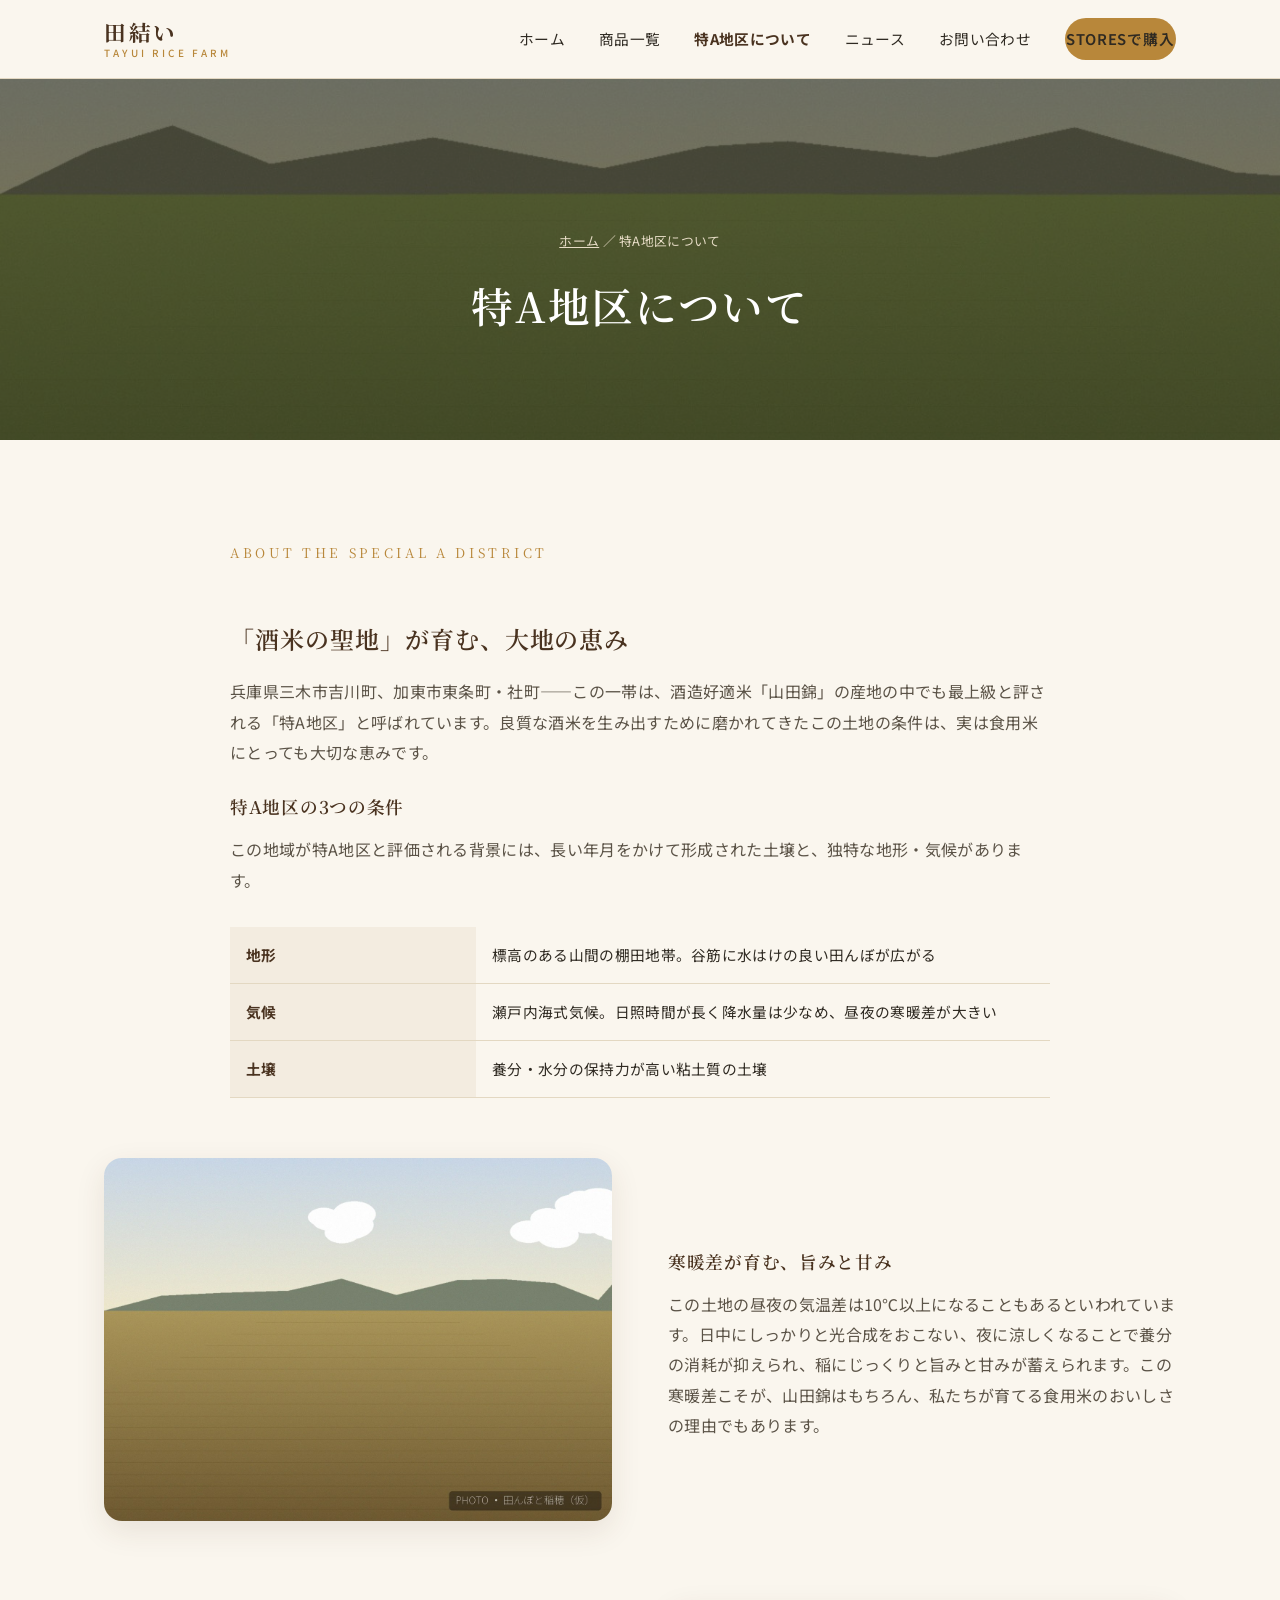
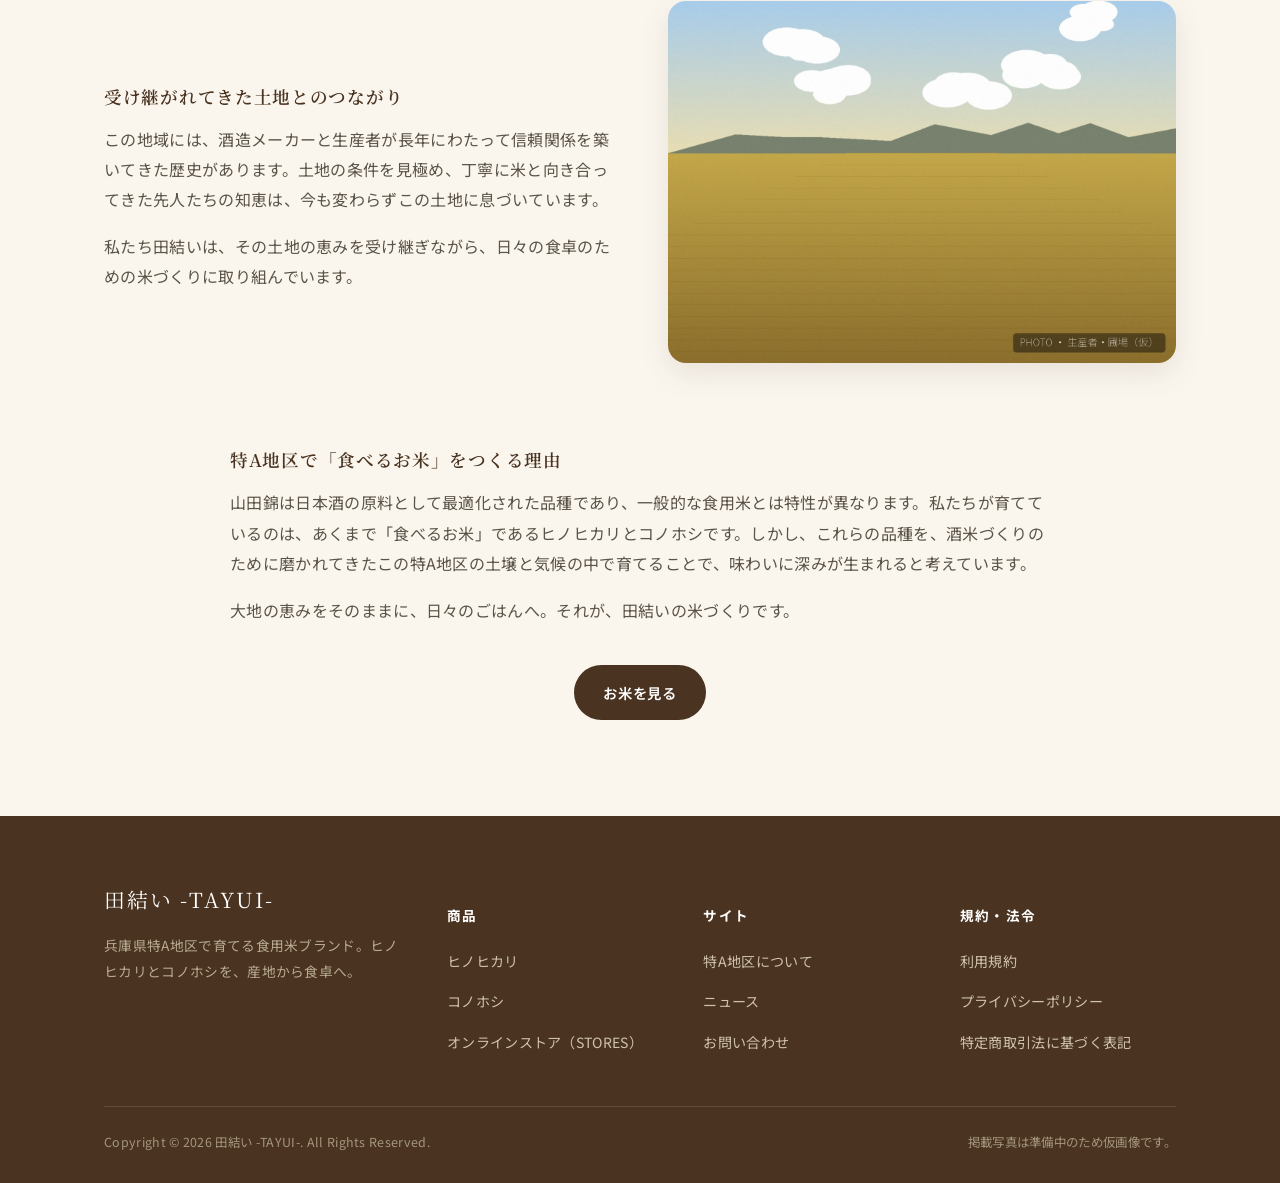
==== about.html @ db4d1e0b "Add files via upload" ====
<!DOCTYPE html>
<html lang="ja">
<head>
<meta charset="UTF-8">
<meta name="viewport" content="width=device-width, initial-scale=1.0">
<title>特A地区について | 田結い -TAYUI-</title>
<meta name="description" content="山田錦の最高峰の産地として知られる兵庫県「特A地区」について。土壌・気候・歴史と、私たちが食用米を育てる理由をご紹介します。">
<link rel="preconnect" href="https://fonts.googleapis.com">
<link href="https://fonts.googleapis.com/css2?family=Noto+Serif+JP:wght@500;600;700&family=Noto+Sans+JP:wght@400;500;700&display=swap" rel="stylesheet">
<link rel="stylesheet" href="css/style.css">
</head>
<body>

<header class="site-header">
  <div class="site-header__inner">
    <a href="index.html" class="logo">田結い<span class="sub">TAYUI RICE FARM</span></a>
    <nav class="nav" id="siteNav">
      <a href="index.html">ホーム</a>
      <a href="products.html">商品一覧</a>
      <a href="about.html" class="current">特A地区について</a>
      <a href="news.html">ニュース</a>
      <a href="contact.html">お問い合わせ</a>
      <a href="https://tayui-kome.stores.jp/" class="btn btn--store btn--sm" target="_blank" rel="noopener">STORESで購入</a>
    </nav>
    <button class="nav-toggle" id="navToggle" aria-label="メニュー"><span></span><span></span><span></span></button>
  </div>
</header>

<section class="page-hero">
  <img src="images/area-field.jpg" alt="特A地区の里山風景（仮画像）">
  <div class="container page-hero__inner">
    <p class="breadcrumb"><a href="index.html">ホーム</a> ／ 特A地区について</p>
    <h1>特A地区について</h1>
  </div>
</section>

<section class="section">
  <div class="container">
    <div class="prose" style="max-width:820px;">
      <span class="eyebrow">ABOUT THE SPECIAL A DISTRICT</span>
      <h2>「酒米の聖地」が育む、大地の恵み</h2>
      <p>兵庫県三木市吉川町、加東市東条町・社町――この一帯は、酒造好適米「山田錦」の産地の中でも最上級と評される「特A地区」と呼ばれています。良質な酒米を生み出すために磨かれてきたこの土地の条件は、実は食用米にとっても大切な恵みです。</p>

      <h3>特A地区の3つの条件</h3>
      <p>この地域が特A地区と評価される背景には、長い年月をかけて形成された土壌と、独特な地形・気候があります。</p>
    </div>

    <div style="max-width:820px;margin:32px auto 60px;">
      <table class="spec-table">
        <tr><th>地形</th><td>標高のある山間の棚田地帯。谷筋に水はけの良い田んぼが広がる</td></tr>
        <tr><th>気候</th><td>瀬戸内海式気候。日照時間が長く降水量は少なめ、昼夜の寒暖差が大きい</td></tr>
        <tr><th>土壌</th><td>養分・水分の保持力が高い粘土質の土壌</td></tr>
      </table>
    </div>

    <div class="two-col-img-text">
      <div class="img-col"><img src="images/story-field.jpg" alt="田んぼと稲穂（仮画像）"></div>
      <div class="prose" style="text-align:left;">
        <h3>寒暖差が育む、旨みと甘み</h3>
        <p>この土地の昼夜の気温差は10℃以上になることもあるといわれています。日中にしっかりと光合成をおこない、夜に涼しくなることで養分の消耗が抑えられ、稲にじっくりと旨みと甘みが蓄えられます。この寒暖差こそが、山田錦はもちろん、私たちが育てる食用米のおいしさの理由でもあります。</p>
      </div>
    </div>

    <div class="two-col-img-text reverse">
      <div class="img-col"><img src="images/about-hands.jpg" alt="生産者・圃場（仮画像）"></div>
      <div class="prose" style="text-align:left;">
        <h3>受け継がれてきた土地とのつながり</h3>
        <p>この地域には、酒造メーカーと生産者が長年にわたって信頼関係を築いてきた歴史があります。土地の条件を見極め、丁寧に米と向き合ってきた先人たちの知恵は、今も変わらずこの土地に息づいています。</p>
        <p>私たち田結いは、その土地の恵みを受け継ぎながら、日々の食卓のための米づくりに取り組んでいます。</p>
      </div>
    </div>

    <div class="prose" style="max-width:820px;">
      <h3>特A地区で「食べるお米」をつくる理由</h3>
      <p>山田錦は日本酒の原料として最適化された品種であり、一般的な食用米とは特性が異なります。私たちが育てているのは、あくまで「食べるお米」であるヒノヒカリとコノホシです。しかし、これらの品種を、酒米づくりのために磨かれてきたこの特A地区の土壌と気候の中で育てることで、味わいに深みが生まれると考えています。</p>
      <p>大地の恵みをそのままに、日々のごはんへ。それが、田結いの米づくりです。</p>
    </div>

    <div style="text-align:center;margin-top:40px;">
      <a href="products.html" class="btn btn--primary">お米を見る</a>
    </div>
  </div>
</section>

<footer class="site-footer">
  <div class="container">
    <div class="footer-grid">
      <div>
        <div class="footer-logo">田結い -TAYUI-</div>
        <p>兵庫県特A地区で育てる食用米ブランド。ヒノヒカリとコノホシを、産地から食卓へ。</p>
      </div>
      <div class="footer-col">
        <h5>商品</h5>
        <ul>
          <li><a href="hinohikari.html">ヒノヒカリ</a></li>
          <li><a href="konohoshi.html">コノホシ</a></li>
          <li><a href="https://tayui-kome.stores.jp/" target="_blank" rel="noopener">オンラインストア（STORES）</a></li>
        </ul>
      </div>
      <div class="footer-col">
        <h5>サイト</h5>
        <ul>
          <li><a href="about.html">特A地区について</a></li>
          <li><a href="news.html">ニュース</a></li>
          <li><a href="contact.html">お問い合わせ</a></li>
        </ul>
      </div>
      <div class="footer-col">
        <h5>規約・法令</h5>
        <ul>
          <li><a href="terms.html">利用規約</a></li>
          <li><a href="privacy.html">プライバシーポリシー</a></li>
          <li><a href="tokushoho.html">特定商取引法に基づく表記</a></li>
        </ul>
      </div>
    </div>
    <div class="footer-bottom">
      <span>Copyright © 2026 田結い -TAYUI-. All Rights Reserved.</span>
      <span>掲載写真は準備中のため仮画像です。</span>
    </div>
  </div>
</footer>

<script src="js/main.js"></script>
</body>
</html>
---- css/style.css ----
/* =========================================================
   田結い -TAYUI- / 特A地区の食用米 サイト共通スタイル
   ========================================================= */
:root {
  --color-bg: #faf6ee;
  --color-bg-soft: #f3ece0;
  --color-ink: #2f2a22;
  --color-ink-soft: #5b5347;
  --color-brown: #6b4a2f;
  --color-brown-dark: #4a3320;
  --color-gold: #b8873a;
  --color-gold-soft: #d8b06a;
  --color-green: #5c6b45;
  --color-line: #e3d8c2;
  --color-white: #ffffff;
  --shadow-soft: 0 10px 30px rgba(74, 51, 32, 0.10);
  --radius-lg: 18px;
  --radius-md: 12px;
  --radius-sm: 8px;
  --maxw: 1120px;
  --font-serif: "Noto Serif JP", "Hiragino Mincho ProN", serif;
  --font-sans: "Noto Sans JP", "Hiragino Kaku Gothic ProN", "Yu Gothic", sans-serif;
}

* { box-sizing: border-box; }
html { scroll-behavior: smooth; }

body {
  margin: 0;
  font-family: var(--font-sans);
  color: var(--color-ink);
  background: var(--color-bg);
  line-height: 1.9;
  letter-spacing: 0.02em;
  -webkit-font-smoothing: antialiased;
}

img { max-width: 100%; display: block; }

a { color: inherit; text-decoration: none; }

h1, h2, h3, h4 {
  font-family: var(--font-serif);
  font-weight: 600;
  color: var(--color-brown-dark);
  margin: 0 0 0.6em;
  letter-spacing: 0.04em;
}

p { margin: 0 0 1em; }

.container {
  max-width: var(--maxw);
  margin: 0 auto;
  padding: 0 24px;
}

.eyebrow {
  display: inline-block;
  font-family: var(--font-serif);
  font-size: 0.82rem;
  letter-spacing: 0.28em;
  color: var(--color-gold);
  text-transform: uppercase;
  margin-bottom: 0.9em;
}

.section {
  padding: 96px 0;
}
.section--soft {
  background: var(--color-bg-soft);
}
.section--tight { padding: 64px 0; }

.section-head {
  text-align: center;
  max-width: 720px;
  margin: 0 auto 56px;
}
.section-head h2 {
  font-size: clamp(1.6rem, 3vw, 2.2rem);
}
.section-head p {
  color: var(--color-ink-soft);
}

/* ---------- Header ---------- */
.site-header {
  position: sticky;
  top: 0;
  z-index: 100;
  background: rgba(250, 246, 238, 0.92);
  backdrop-filter: blur(6px);
  border-bottom: 1px solid var(--color-line);
}
.site-header__inner {
  max-width: var(--maxw);
  margin: 0 auto;
  padding: 18px 24px;
  display: flex;
  align-items: center;
  justify-content: space-between;
}
.logo {
  font-family: var(--font-serif);
  font-size: 1.35rem;
  font-weight: 700;
  color: var(--color-brown-dark);
  letter-spacing: 0.12em;
  display: flex;
  flex-direction: column;
  line-height: 1.2;
}
.logo span.sub {
  font-family: var(--font-sans);
  font-size: 0.62rem;
  letter-spacing: 0.32em;
  color: var(--color-gold);
  font-weight: 500;
  margin-top: 2px;
}
.nav {
  display: flex;
  align-items: center;
  gap: 34px;
}
.nav a {
  font-size: 0.92rem;
  color: var(--color-ink);
  position: relative;
  padding: 6px 0;
}
.nav a::after {
  content: "";
  position: absolute;
  left: 0; right: 0; bottom: 0;
  height: 1px;
  background: var(--color-gold);
  transform: scaleX(0);
  transition: transform .25s ease;
}
.nav a:hover::after { transform: scaleX(1); }
.nav a.current { color: var(--color-brown-dark); font-weight: 700; }

.btn {
  display: inline-flex;
  align-items: center;
  gap: 8px;
  padding: 13px 28px;
  border-radius: 999px;
  font-size: 0.9rem;
  font-weight: 600;
  letter-spacing: 0.06em;
  transition: transform .2s ease, box-shadow .2s ease, background .2s ease;
  border: 1px solid transparent;
  white-space: nowrap;
}
.btn--primary {
  background: var(--color-brown-dark);
  color: #fff;
}
.btn--primary:hover { background: var(--color-brown); transform: translateY(-2px); box-shadow: var(--shadow-soft); }
.btn--store {
  background: var(--color-gold);
  color: #fff;
}
.btn--store:hover { background: var(--color-gold-soft); transform: translateY(-2px); box-shadow: var(--shadow-soft); }
.btn--outline {
  border-color: var(--color-brown-dark);
  color: var(--color-brown-dark);
  background: transparent;
}
.btn--outline:hover { background: var(--color-brown-dark); color: #fff; }
.btn--sm { padding: 9px 20px; font-size: 0.82rem; }

.nav-toggle {
  display: none;
  flex-direction: column;
  gap: 5px;
  background: none;
  border: none;
  cursor: pointer;
  padding: 6px;
}
.nav-toggle span {
  width: 24px; height: 2px; background: var(--color-brown-dark);
}

/* ---------- Hero ---------- */
.hero {
  position: relative;
  min-height: 92vh;
  display: flex;
  align-items: flex-end;
  color: #fff;
  overflow: hidden;
}
.hero img {
  position: absolute;
  inset: 0;
  width: 100%; height: 100%;
  object-fit: cover;
  z-index: 0;
}
.hero::after {
  content: "";
  position: absolute; inset: 0;
  background: linear-gradient(180deg, rgba(40,30,15,0.05) 0%, rgba(30,22,12,0.72) 100%);
  z-index: 1;
}
.hero__content {
  position: relative;
  z-index: 2;
  padding: 64px 24px 72px;
  max-width: var(--maxw);
  margin: 0 auto;
  width: 100%;
}
.hero__eyebrow {
  font-family: var(--font-serif);
  letter-spacing: 0.3em;
  font-size: 0.82rem;
  color: var(--color-gold-soft);
  margin-bottom: 14px;
  display: block;
}
.hero h1 {
  color: #fff;
  font-size: clamp(2rem, 5vw, 3.4rem);
  line-height: 1.5;
  margin-bottom: 0.5em;
  text-shadow: 0 2px 18px rgba(0,0,0,0.25);
}
.hero p.lead {
  color: #f4ede0;
  max-width: 560px;
  font-size: 1rem;
}
.hero__actions {
  margin-top: 28px;
  display: flex;
  gap: 14px;
  flex-wrap: wrap;
}

/* ---------- Intro / About teaser ---------- */
.about-teaser {
  display: grid;
  grid-template-columns: 1fr 1fr;
  gap: 64px;
  align-items: center;
}
.about-teaser__img { border-radius: var(--radius-lg); overflow: hidden; box-shadow: var(--shadow-soft); }
.about-teaser__text .eyebrow { margin-bottom: 0.6em; }
.about-teaser__text h2 { font-size: clamp(1.5rem, 2.6vw, 2rem); }
.about-teaser__text p { color: var(--color-ink-soft); }

/* ---------- Product cards ---------- */
.products-grid {
  display: grid;
  grid-template-columns: 1fr 1fr;
  gap: 40px;
}
.product-card {
  background: #fff;
  border-radius: var(--radius-lg);
  overflow: hidden;
  box-shadow: var(--shadow-soft);
  border: 1px solid var(--color-line);
  display: flex;
  flex-direction: column;
  transition: transform .25s ease, box-shadow .25s ease;
}
.product-card:hover { transform: translateY(-6px); box-shadow: 0 18px 40px rgba(74,51,32,0.15); }
.product-card__img { aspect-ratio: 1/1; overflow: hidden; }
.product-card__img img { width: 100%; height: 100%; object-fit: cover; }
.product-card__body { padding: 28px 28px 30px; flex: 1; display: flex; flex-direction: column; }
.product-card__tag {
  display: inline-block;
  font-size: 0.72rem;
  letter-spacing: 0.14em;
  color: var(--color-green);
  background: #eef1e6;
  border-radius: 999px;
  padding: 4px 14px;
  margin-bottom: 12px;
  align-self: flex-start;
}
.product-card__tag--new { color: var(--color-gold); background: #fbf1de; }
.product-card h3 { font-size: 1.4rem; margin-bottom: 6px; }
.product-card__kana { font-size: 0.78rem; color: var(--color-ink-soft); margin-bottom: 12px; display: block; }
.product-card p.desc { color: var(--color-ink-soft); font-size: 0.92rem; flex: 1; }
.product-card__actions { display: flex; gap: 10px; margin-top: 18px; flex-wrap: wrap; }

/* ---------- Feature strip (3 col) ---------- */
.feature-grid {
  display: grid;
  grid-template-columns: repeat(3, 1fr);
  gap: 32px;
}
.feature-card {
  text-align: center;
  padding: 12px;
}
.feature-card__icon {
  width: 64px; height: 64px;
  margin: 0 auto 18px;
  border-radius: 50%;
  background: #fff;
  border: 1px solid var(--color-line);
  display: flex; align-items: center; justify-content: center;
  font-size: 1.6rem;
  color: var(--color-gold);
}
.feature-card h4 { font-size: 1.05rem; margin-bottom: 8px; }
.feature-card p { color: var(--color-ink-soft); font-size: 0.9rem; margin: 0; }

/* ---------- Area / map section ---------- */
.area-block {
  display: grid;
  grid-template-columns: 1fr 1fr;
  gap: 56px;
  align-items: center;
}
.area-block__img { border-radius: var(--radius-lg); overflow: hidden; box-shadow: var(--shadow-soft); }
.area-list { list-style: none; padding: 0; margin: 20px 0 0; }
.area-list li {
  display: flex; gap: 14px;
  padding: 14px 0;
  border-bottom: 1px solid var(--color-line);
  color: var(--color-ink-soft);
  font-size: 0.92rem;
}
.area-list li strong { color: var(--color-brown-dark); min-width: 130px; display: inline-block; font-weight: 700;}

/* ---------- CTA band ---------- */
.cta-band {
  background: var(--color-brown-dark);
  color: #f4ede0;
  text-align: center;
  padding: 72px 24px;
}
.cta-band h2 { color: #fff; }
.cta-band p { color: #d9cdb7; max-width: 560px; margin: 0 auto 28px; }

/* ---------- News ---------- */
.news-list { max-width: 760px; margin: 0 auto; }
.news-item {
  display: flex;
  gap: 24px;
  padding: 22px 0;
  border-bottom: 1px solid var(--color-line);
  align-items: baseline;
  flex-wrap: wrap;
}
.news-item time { font-size: 0.82rem; color: var(--color-gold); font-family: var(--font-serif); min-width: 110px; }
.news-item .news-tag {
  font-size: 0.72rem; color: var(--color-green); border: 1px solid #cfd8bd; padding: 2px 10px; border-radius: 999px;
}
.news-item p { margin: 0; flex: 1; min-width: 200px; }

/* ---------- Footer ---------- */
.site-footer {
  background: var(--color-brown-dark);
  color: #cfc2ac;
  padding: 64px 0 28px;
}
.footer-grid {
  display: grid;
  grid-template-columns: 1.4fr 1fr 1fr 1fr;
  gap: 40px;
  padding-bottom: 40px;
  border-bottom: 1px solid rgba(255,255,255,0.12);
}
.footer-logo {
  font-family: var(--font-serif);
  font-size: 1.3rem;
  color: #fff;
  margin-bottom: 12px;
  letter-spacing: 0.1em;
}
.footer-grid p { color: #b8ab92; font-size: 0.86rem; }
.footer-col h5 {
  color: #fff; font-family: var(--font-sans); font-size: 0.85rem;
  letter-spacing: 0.1em; margin-bottom: 16px; font-weight: 700;
}
.footer-col ul { list-style: none; padding: 0; margin: 0; }
.footer-col li { margin-bottom: 10px; }
.footer-col a { color: #cfc2ac; font-size: 0.88rem; }
.footer-col a:hover { color: #fff; }
.footer-bottom {
  padding-top: 24px;
  display: flex; justify-content: space-between; align-items: center;
  flex-wrap: wrap; gap: 12px;
  font-size: 0.78rem; color: #a4967d;
}

/* ---------- Page header (inner pages) ---------- */
.page-hero {
  position: relative;
  padding: 150px 0 70px;
  color: #fff;
  overflow: hidden;
}
.page-hero img { position: absolute; inset: 0; width: 100%; height: 100%; object-fit: cover; z-index: 0; }
.page-hero::after {
  content: ""; position: absolute; inset: 0;
  background: rgba(30,22,12,0.55); z-index: 1;
}
.page-hero__inner { position: relative; z-index: 2; text-align: center; }
.page-hero h1 { color: #fff; font-size: clamp(1.8rem, 4vw, 2.6rem); }
.breadcrumb { font-size: 0.8rem; color: #e7dcc6; }
.breadcrumb a { text-decoration: underline; }

/* ---------- Generic content blocks ---------- */
.prose { max-width: 760px; margin: 0 auto; color: var(--color-ink-soft); }
.prose h2 { color: var(--color-brown-dark); margin-top: 1.6em; }
.prose h3 { color: var(--color-brown-dark); margin-top: 1.3em; font-size: 1.1rem;}
.two-col-img-text {
  display: grid; grid-template-columns: 1fr 1fr; gap: 56px; align-items: center;
  margin-bottom: 80px;
}
.two-col-img-text.reverse .img-col { order: 2; }
.two-col-img-text .img-col img { border-radius: var(--radius-lg); box-shadow: var(--shadow-soft); }

table.spec-table { width: 100%; border-collapse: collapse; margin: 24px 0 36px; font-size: 0.92rem; }
table.spec-table th, table.spec-table td {
  text-align: left; padding: 14px 16px; border-bottom: 1px solid var(--color-line);
}
table.spec-table th { width: 30%; color: var(--color-brown-dark); font-weight: 700; background: var(--color-bg-soft); }

.legal-box { max-width: 820px; margin: 0 auto; }
.legal-box h2 { font-size: 1.1rem; border-left: 4px solid var(--color-gold); padding-left: 12px; margin-top: 2em; }

.breadcrumb-bar { padding: 18px 0; border-bottom: 1px solid var(--color-line); font-size: 0.82rem; color: var(--color-ink-soft); background: var(--color-bg-soft); }
.breadcrumb-bar a { color: var(--color-brown-dark); }

.contact-grid { display: grid; grid-template-columns: 1fr 1fr; gap: 48px; }
.contact-card {
  background: #fff; border: 1px solid var(--color-line); border-radius: var(--radius-lg);
  padding: 32px; box-shadow: var(--shadow-soft);
}
.contact-card h3 { margin-bottom: 10px; }
.contact-card p { color: var(--color-ink-soft); font-size: 0.92rem; }

/* ---------- Responsive ---------- */
@media (max-width: 860px) {
  .nav { position: fixed; top: 68px; left: 0; right: 0; background: var(--color-bg);
    flex-direction: column; align-items: flex-start; padding: 20px 24px; gap: 18px;
    border-bottom: 1px solid var(--color-line); transform: translateY(-140%); transition: transform .3s ease; }
  .nav.open { transform: translateY(0); }
  .nav-toggle { display: flex; }
  .about-teaser, .area-block, .two-col-img-text, .contact-grid { grid-template-columns: 1fr; }
  .two-col-img-text.reverse .img-col { order: 0; }
  .products-grid { grid-template-columns: 1fr; }
  .feature-grid { grid-template-columns: 1fr; }
  .footer-grid { grid-template-columns: 1fr 1fr; }
  .section { padding: 64px 0; }
}
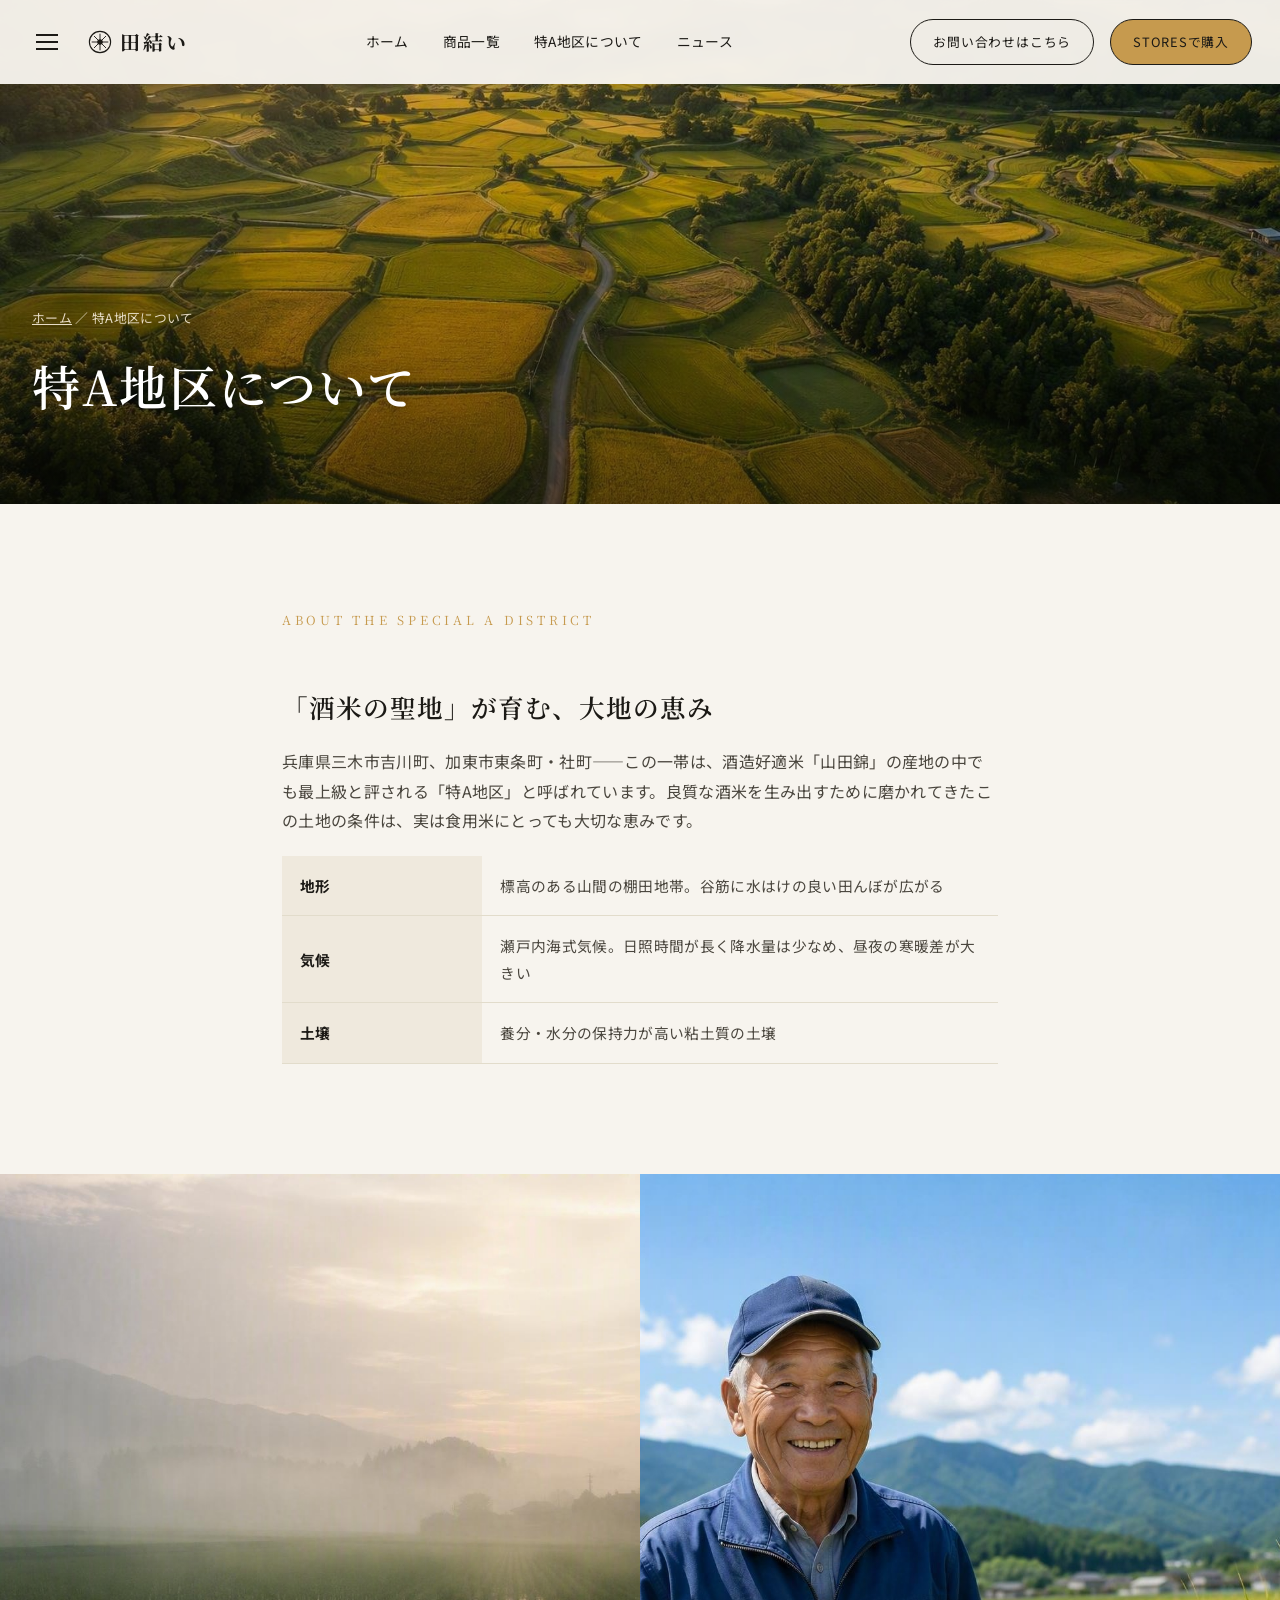
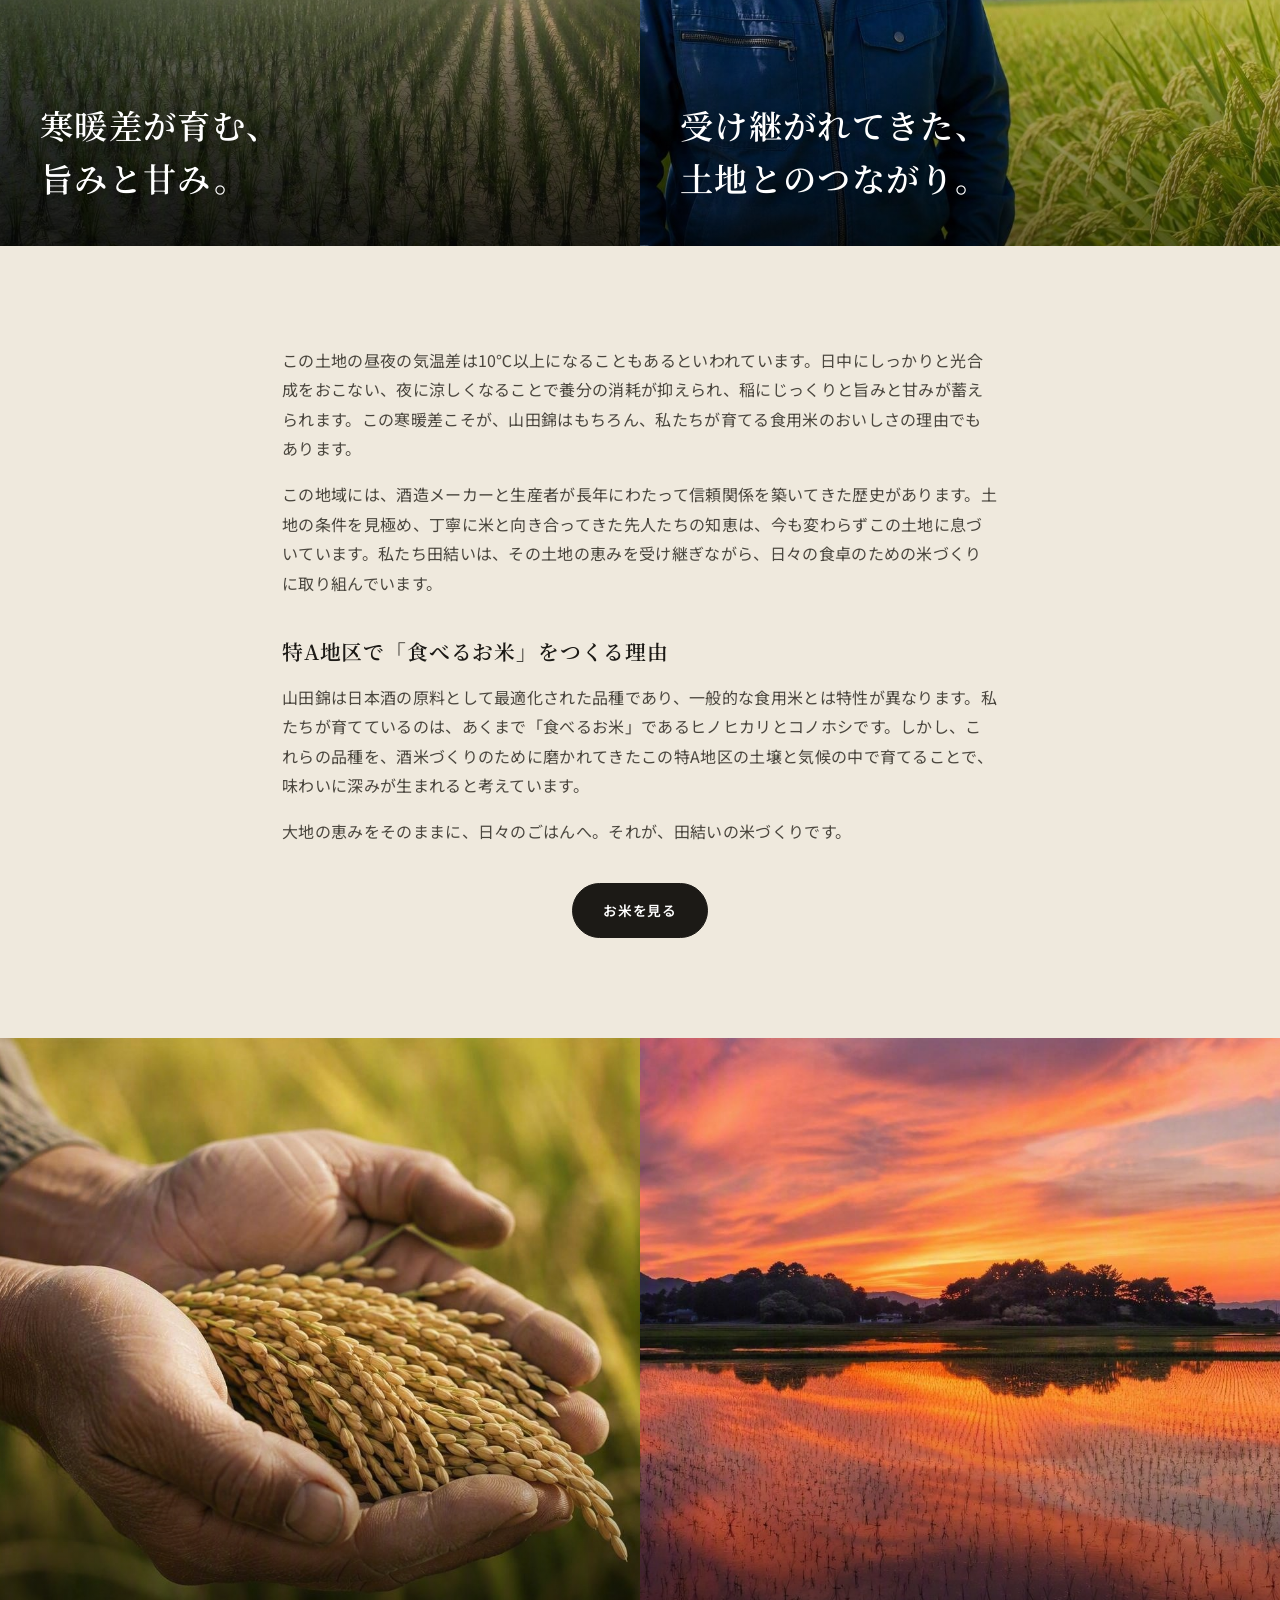
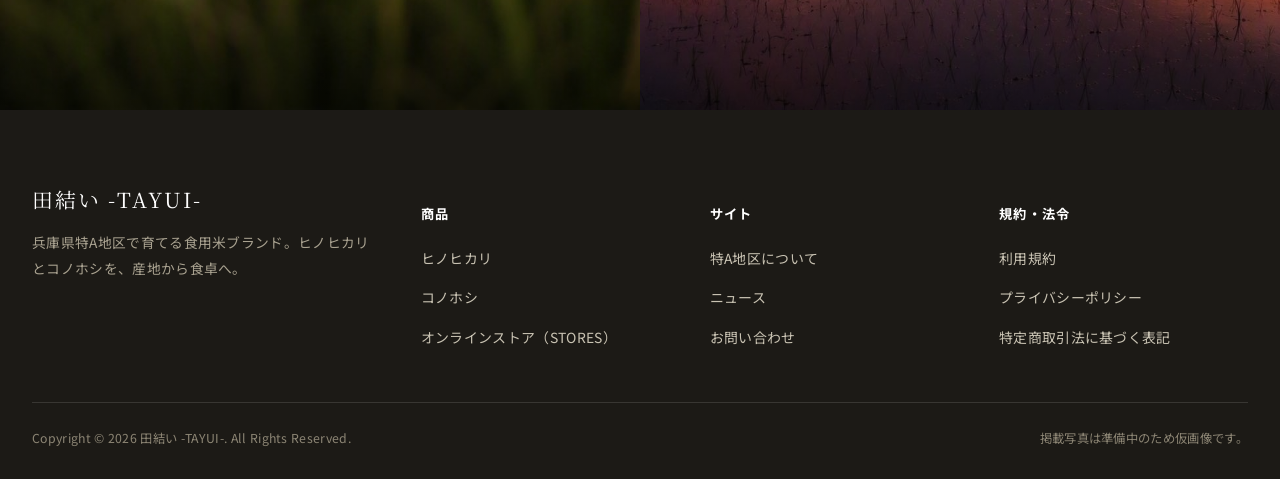
==== commit a4dae014: "Add files via upload" ====
--- a/about.html
+++ b/about.html
@@ -11,76 +11,92 @@
 </head>
 <body>
 
-<header class="site-header">
+<header class="site-header solid site-header--static" id="siteHeader">
   <div class="site-header__inner">
-    <a href="index.html" class="logo">田結い<span class="sub">TAYUI RICE FARM</span></a>
-    <nav class="nav" id="siteNav">
-      <a href="index.html">ホーム</a>
-      <a href="products.html">商品一覧</a>
-      <a href="about.html" class="current">特A地区について</a>
-      <a href="news.html">ニュース</a>
-      <a href="contact.html">お問い合わせ</a>
-      <a href="https://tayui-kome.stores.jp/" class="btn btn--store btn--sm" target="_blank" rel="noopener">STORESで購入</a>
+    <div class="header-left">
+      <button class="nav-toggle" id="navToggle" aria-label="メニュー"><span></span><span></span><span></span></button>
+      <a href="index.html" class="logo"><svg class="logo-mark" width="24" height="24" viewBox="0 0 26 26" fill="none" xmlns="http://www.w3.org/2000/svg"><circle cx="13" cy="13" r="11.5" stroke="currentColor" stroke-width="1.2"/><path d="M13 4V22M4 13H22M6.5 6.5L19.5 19.5M19.5 6.5L6.5 19.5" stroke="currentColor" stroke-width="1"/><circle cx="13" cy="13" r="3" fill="currentColor"/></svg><span>田結い</span></a>
+    </div>
+    <nav class="header-nav">
+      <a href="index.html" class="navlink">ホーム</a>
+      <a href="products.html" class="navlink">商品一覧</a>
+      <a href="about.html" class="navlink">特A地区について</a>
+      <a href="news.html" class="navlink">ニュース</a>
     </nav>
-    <button class="nav-toggle" id="navToggle" aria-label="メニュー"><span></span><span></span><span></span></button>
+    <div class="header-right">
+      <a href="contact.html" class="pill-btn">お問い合わせはこちら</a>
+      <a href="https://tayui-kome.stores.jp/" class="pill-btn pill-btn--store" target="_blank" rel="noopener">STORESで購入</a>
+    </div>
   </div>
 </header>
 
-<section class="page-hero">
-  <img src="images/area-field.jpg" alt="特A地区の里山風景（仮画像）">
-  <div class="container page-hero__inner">
+<div class="mobile-nav" id="mobileNav">
+  <div class="mobile-nav__top">
+    <a href="index.html" class="logo" style="color:var(--color-ink);"><svg class="logo-mark" width="24" height="24" viewBox="0 0 26 26" fill="none" xmlns="http://www.w3.org/2000/svg"><circle cx="13" cy="13" r="11.5" stroke="currentColor" stroke-width="1.2"/><path d="M13 4V22M4 13H22M6.5 6.5L19.5 19.5M19.5 6.5L6.5 19.5" stroke="currentColor" stroke-width="1"/><circle cx="13" cy="13" r="3" fill="currentColor"/></svg><span>田結い</span></a>
+    <button class="mobile-nav__close" id="mobileNavClose" aria-label="閉じる">×</button>
+  </div>
+  <a href="index.html">ホーム</a>
+  <a href="products.html">商品一覧</a>
+  <a href="about.html">特A地区について</a>
+  <a href="news.html">ニュース</a>
+  <a href="contact.html">お問い合わせ</a>
+  <a href="https://tayui-kome.stores.jp/" target="_blank" rel="noopener">STORESで購入</a>
+</div>
+
+<section class="page-banner">
+  <img src="images/aerial-fields.jpg" alt="特A地区の里山風景（仮画像）">
+  <div class="page-banner__inner">
     <p class="breadcrumb"><a href="index.html">ホーム</a> ／ 特A地区について</p>
     <h1>特A地区について</h1>
   </div>
 </section>
 
-<section class="section">
-  <div class="container">
-    <div class="prose" style="max-width:820px;">
-      <span class="eyebrow">ABOUT THE SPECIAL A DISTRICT</span>
-      <h2>「酒米の聖地」が育む、大地の恵み</h2>
-      <p>兵庫県三木市吉川町、加東市東条町・社町――この一帯は、酒造好適米「山田錦」の産地の中でも最上級と評される「特A地区」と呼ばれています。良質な酒米を生み出すために磨かれてきたこの土地の条件は、実は食用米にとっても大切な恵みです。</p>
+<section class="section section--cream">
+  <div class="container container--narrow prose">
+    <span class="eyebrow">About the special A district</span>
+    <h2 style="font-size:1.6rem;color:var(--color-ink);">「酒米の聖地」が育む、大地の恵み</h2>
+    <p>兵庫県三木市吉川町、加東市東条町・社町――この一帯は、酒造好適米「山田錦」の産地の中でも最上級と評される「特A地区」と呼ばれています。良質な酒米を生み出すために磨かれてきたこの土地の条件は、実は食用米にとっても大切な恵みです。</p>
+    <table class="spec-table">
+      <tr><th>地形</th><td>標高のある山間の棚田地帯。谷筋に水はけの良い田んぼが広がる</td></tr>
+      <tr><th>気候</th><td>瀬戸内海式気候。日照時間が長く降水量は少なめ、昼夜の寒暖差が大きい</td></tr>
+      <tr><th>土壌</th><td>養分・水分の保持力が高い粘土質の土壌</td></tr>
+    </table>
+  </div>
+</section>
 
-      <h3>特A地区の3つの条件</h3>
-      <p>この地域が特A地区と評価される背景には、長い年月をかけて形成された土壌と、独特な地形・気候があります。</p>
-    </div>
+<div class="split-photo">
+  <div class="split-photo__cell">
+    <img src="images/misty-fields.jpg" alt="霧の朝の田んぼ（仮画像）">
+    <div class="split-photo__text"><h3>寒暖差が育む、<br>旨みと甘み。</h3></div>
+  </div>
+  <div class="split-photo__cell">
+    <img src="images/farmer.jpg" alt="生産者（仮画像）">
+    <div class="split-photo__text"><h3>受け継がれてきた、<br>土地とのつながり。</h3></div>
+  </div>
+</div>
 
-    <div style="max-width:820px;margin:32px auto 60px;">
-      <table class="spec-table">
-        <tr><th>地形</th><td>標高のある山間の棚田地帯。谷筋に水はけの良い田んぼが広がる</td></tr>
-        <tr><th>気候</th><td>瀬戸内海式気候。日照時間が長く降水量は少なめ、昼夜の寒暖差が大きい</td></tr>
-        <tr><th>土壌</th><td>養分・水分の保持力が高い粘土質の土壌</td></tr>
-      </table>
-    </div>
+<section class="section section--soft">
+  <div class="container container--narrow prose">
+    <p>この土地の昼夜の気温差は10℃以上になることもあるといわれています。日中にしっかりと光合成をおこない、夜に涼しくなることで養分の消耗が抑えられ、稲にじっくりと旨みと甘みが蓄えられます。この寒暖差こそが、山田錦はもちろん、私たちが育てる食用米のおいしさの理由でもあります。</p>
+    <p>この地域には、酒造メーカーと生産者が長年にわたって信頼関係を築いてきた歴史があります。土地の条件を見極め、丁寧に米と向き合ってきた先人たちの知恵は、今も変わらずこの土地に息づいています。私たち田結いは、その土地の恵みを受け継ぎながら、日々の食卓のための米づくりに取り組んでいます。</p>
 
-    <div class="two-col-img-text">
-      <div class="img-col"><img src="images/story-field.jpg" alt="田んぼと稲穂（仮画像）"></div>
-      <div class="prose" style="text-align:left;">
-        <h3>寒暖差が育む、旨みと甘み</h3>
-        <p>この土地の昼夜の気温差は10℃以上になることもあるといわれています。日中にしっかりと光合成をおこない、夜に涼しくなることで養分の消耗が抑えられ、稲にじっくりと旨みと甘みが蓄えられます。この寒暖差こそが、山田錦はもちろん、私たちが育てる食用米のおいしさの理由でもあります。</p>
-      </div>
-    </div>
-
-    <div class="two-col-img-text reverse">
-      <div class="img-col"><img src="images/about-hands.jpg" alt="生産者・圃場（仮画像）"></div>
-      <div class="prose" style="text-align:left;">
-        <h3>受け継がれてきた土地とのつながり</h3>
-        <p>この地域には、酒造メーカーと生産者が長年にわたって信頼関係を築いてきた歴史があります。土地の条件を見極め、丁寧に米と向き合ってきた先人たちの知恵は、今も変わらずこの土地に息づいています。</p>
-        <p>私たち田結いは、その土地の恵みを受け継ぎながら、日々の食卓のための米づくりに取り組んでいます。</p>
-      </div>
-    </div>
-
-    <div class="prose" style="max-width:820px;">
-      <h3>特A地区で「食べるお米」をつくる理由</h3>
-      <p>山田錦は日本酒の原料として最適化された品種であり、一般的な食用米とは特性が異なります。私たちが育てているのは、あくまで「食べるお米」であるヒノヒカリとコノホシです。しかし、これらの品種を、酒米づくりのために磨かれてきたこの特A地区の土壌と気候の中で育てることで、味わいに深みが生まれると考えています。</p>
-      <p>大地の恵みをそのままに、日々のごはんへ。それが、田結いの米づくりです。</p>
-    </div>
-
-    <div style="text-align:center;margin-top:40px;">
-      <a href="products.html" class="btn btn--primary">お米を見る</a>
+    <h2>特A地区で「食べるお米」をつくる理由</h2>
+    <p>山田錦は日本酒の原料として最適化された品種であり、一般的な食用米とは特性が異なります。私たちが育てているのは、あくまで「食べるお米」であるヒノヒカリとコノホシです。しかし、これらの品種を、酒米づくりのために磨かれてきたこの特A地区の土壌と気候の中で育てることで、味わいに深みが生まれると考えています。</p>
+    <p>大地の恵みをそのままに、日々のごはんへ。それが、田結いの米づくりです。</p>
+    <div style="text-align:center;margin-top:36px;">
+      <a href="products.html" class="btn btn--dark">お米を見る</a>
     </div>
   </div>
 </section>
+
+<div class="split-photo">
+  <div class="split-photo__cell">
+    <img src="images/hands-grain.jpg" alt="収穫した籾（仮画像）">
+  </div>
+  <div class="split-photo__cell">
+    <img src="images/sunset-reflection.jpg" alt="夕焼けの水鏡（仮画像）">
+  </div>
+</div>
 
 <footer class="site-footer">
   <div class="container">
--- a/css/style.css
+++ b/css/style.css
@@ -1,25 +1,19 @@
 /* =========================================================
    田結い -TAYUI- / 特A地区の食用米 サイト共通スタイル
+   画像主体（フォトグラフィック）デザイン
    ========================================================= */
 :root {
-  --color-bg: #faf6ee;
-  --color-bg-soft: #f3ece0;
-  --color-ink: #2f2a22;
-  --color-ink-soft: #5b5347;
-  --color-brown: #6b4a2f;
-  --color-brown-dark: #4a3320;
-  --color-gold: #b8873a;
-  --color-gold-soft: #d8b06a;
-  --color-green: #5c6b45;
-  --color-line: #e3d8c2;
+  --color-ink: #1c1a16;
+  --color-ink-soft: #4a463e;
+  --color-cream: #f7f4ee;
+  --color-cream-soft: #efe9dd;
+  --color-line: #e2dccb;
+  --color-gold: #c69a4e;
   --color-white: #ffffff;
-  --shadow-soft: 0 10px 30px rgba(74, 51, 32, 0.10);
-  --radius-lg: 18px;
-  --radius-md: 12px;
-  --radius-sm: 8px;
-  --maxw: 1120px;
+  --maxw: 1600px;
   --font-serif: "Noto Serif JP", "Hiragino Mincho ProN", serif;
   --font-sans: "Noto Sans JP", "Hiragino Kaku Gothic ProN", "Yu Gothic", sans-serif;
+  --header-h: 84px;
 }
 
 * { box-sizing: border-box; }
@@ -29,432 +23,470 @@
   margin: 0;
   font-family: var(--font-sans);
   color: var(--color-ink);
-  background: var(--color-bg);
-  line-height: 1.9;
+  background: var(--color-cream);
+  line-height: 1.85;
   letter-spacing: 0.02em;
   -webkit-font-smoothing: antialiased;
 }
 
 img { max-width: 100%; display: block; }
-
 a { color: inherit; text-decoration: none; }
 
 h1, h2, h3, h4 {
   font-family: var(--font-serif);
   font-weight: 600;
-  color: var(--color-brown-dark);
+  color: var(--color-ink);
   margin: 0 0 0.6em;
   letter-spacing: 0.04em;
 }
-
 p { margin: 0 0 1em; }
 
 .container {
   max-width: var(--maxw);
   margin: 0 auto;
-  padding: 0 24px;
-}
+  padding: 0 32px;
+}
+.container--narrow { max-width: 900px; }
 
 .eyebrow {
   display: inline-block;
   font-family: var(--font-serif);
-  font-size: 0.82rem;
-  letter-spacing: 0.28em;
+  font-size: 0.78rem;
+  letter-spacing: 0.3em;
   color: var(--color-gold);
   text-transform: uppercase;
   margin-bottom: 0.9em;
 }
 
-.section {
-  padding: 96px 0;
-}
-.section--soft {
-  background: var(--color-bg-soft);
-}
-.section--tight { padding: 64px 0; }
-
-.section-head {
-  text-align: center;
-  max-width: 720px;
-  margin: 0 auto 56px;
-}
-.section-head h2 {
-  font-size: clamp(1.6rem, 3vw, 2.2rem);
-}
-.section-head p {
-  color: var(--color-ink-soft);
-}
-
-/* ---------- Header ---------- */
+/* ---------- Header (overlays hero, becomes solid on scroll) ---------- */
 .site-header {
-  position: sticky;
-  top: 0;
-  z-index: 100;
-  background: rgba(250, 246, 238, 0.92);
+  position: fixed;
+  top: 0; left: 0; right: 0;
+  z-index: 200;
+  height: var(--header-h);
+  display: flex;
+  align-items: center;
+  transition: background .3s ease, box-shadow .3s ease;
+  background: linear-gradient(180deg, rgba(0,0,0,0.38) 0%, rgba(0,0,0,0) 100%);
+}
+.site-header.solid {
+  background: rgba(247, 244, 238, 0.96);
   backdrop-filter: blur(6px);
-  border-bottom: 1px solid var(--color-line);
+  box-shadow: 0 2px 14px rgba(0,0,0,0.06);
 }
 .site-header__inner {
+  width: 100%;
   max-width: var(--maxw);
   margin: 0 auto;
-  padding: 18px 24px;
+  padding: 0 28px;
   display: flex;
   align-items: center;
   justify-content: space-between;
-}
-.logo {
-  font-family: var(--font-serif);
-  font-size: 1.35rem;
-  font-weight: 700;
-  color: var(--color-brown-dark);
-  letter-spacing: 0.12em;
+  gap: 24px;
+}
+.header-left { display: flex; align-items: center; gap: 22px; }
+.nav-toggle {
   display: flex;
-  flex-direction: column;
-  line-height: 1.2;
-}
-.logo span.sub {
-  font-family: var(--font-sans);
-  font-size: 0.62rem;
-  letter-spacing: 0.32em;
-  color: var(--color-gold);
-  font-weight: 500;
-  margin-top: 2px;
-}
-.nav {
-  display: flex;
-  align-items: center;
-  gap: 34px;
-}
-.nav a {
-  font-size: 0.92rem;
-  color: var(--color-ink);
-  position: relative;
-  padding: 6px 0;
-}
-.nav a::after {
-  content: "";
-  position: absolute;
-  left: 0; right: 0; bottom: 0;
-  height: 1px;
-  background: var(--color-gold);
-  transform: scaleX(0);
-  transition: transform .25s ease;
-}
-.nav a:hover::after { transform: scaleX(1); }
-.nav a.current { color: var(--color-brown-dark); font-weight: 700; }
-
-.btn {
-  display: inline-flex;
-  align-items: center;
-  gap: 8px;
-  padding: 13px 28px;
-  border-radius: 999px;
-  font-size: 0.9rem;
-  font-weight: 600;
-  letter-spacing: 0.06em;
-  transition: transform .2s ease, box-shadow .2s ease, background .2s ease;
-  border: 1px solid transparent;
-  white-space: nowrap;
-}
-.btn--primary {
-  background: var(--color-brown-dark);
-  color: #fff;
-}
-.btn--primary:hover { background: var(--color-brown); transform: translateY(-2px); box-shadow: var(--shadow-soft); }
-.btn--store {
-  background: var(--color-gold);
-  color: #fff;
-}
-.btn--store:hover { background: var(--color-gold-soft); transform: translateY(-2px); box-shadow: var(--shadow-soft); }
-.btn--outline {
-  border-color: var(--color-brown-dark);
-  color: var(--color-brown-dark);
-  background: transparent;
-}
-.btn--outline:hover { background: var(--color-brown-dark); color: #fff; }
-.btn--sm { padding: 9px 20px; font-size: 0.82rem; }
-
-.nav-toggle {
-  display: none;
   flex-direction: column;
   gap: 5px;
   background: none;
   border: none;
   cursor: pointer;
-  padding: 6px;
+  padding: 8px;
 }
 .nav-toggle span {
-  width: 24px; height: 2px; background: var(--color-brown-dark);
-}
-
-/* ---------- Hero ---------- */
-.hero {
+  width: 22px; height: 2px;
+  background: #fff;
+  transition: background .3s ease;
+}
+.site-header.solid .nav-toggle span { background: var(--color-ink); }
+
+.logo {
+  font-family: var(--font-serif);
+  font-size: 1.25rem;
+  font-weight: 700;
+  color: #fff;
+  letter-spacing: 0.14em;
+  display: flex;
+  align-items: center;
+  gap: 8px;
+  transition: color .3s ease;
+}
+.logo .mark { font-size: 1.3rem; line-height: 1; }
+.logo-mark { flex-shrink: 0; color: inherit; }
+.site-header.solid .logo { color: var(--color-ink); }
+
+.header-nav {
+  display: flex;
+  align-items: center;
+  gap: 34px;
+}
+.header-nav a.navlink {
+  font-size: 0.86rem;
+  color: #fff;
+  padding: 6px 0;
   position: relative;
-  min-height: 92vh;
-  display: flex;
-  align-items: flex-end;
-  color: #fff;
+  transition: color .3s ease;
+}
+.site-header.solid .header-nav a.navlink { color: var(--color-ink); }
+.header-nav a.navlink::after {
+  content: "";
+  position: absolute; left: 0; right: 0; bottom: -2px;
+  height: 1px; background: currentColor;
+  transform: scaleX(0); transition: transform .25s ease;
+}
+.header-nav a.navlink:hover::after { transform: scaleX(1); }
+
+.header-right { display: flex; align-items: center; gap: 16px; }
+.pill-btn {
+  display: inline-flex; align-items: center; gap: 8px;
+  border: 1px solid rgba(255,255,255,0.7);
+  color: #fff;
+  border-radius: 999px;
+  padding: 10px 22px;
+  font-size: 0.8rem;
+  letter-spacing: 0.06em;
+  white-space: nowrap;
+  transition: all .25s ease;
+}
+.pill-btn:hover { background: #fff; color: var(--color-ink); }
+.site-header.solid .pill-btn { border-color: var(--color-ink); color: var(--color-ink); }
+.site-header.solid .pill-btn:hover { background: var(--color-ink); color: #fff; }
+.pill-btn--store {
+  background: var(--color-gold);
+  border-color: var(--color-gold);
+  color: #fff;
+}
+.pill-btn--store:hover { background: #b5893f; color: #fff; }
+
+.icon-link {
+  width: 38px; height: 38px;
+  display: flex; align-items: center; justify-content: center;
+  color: #fff; border-radius: 50%;
+  transition: background .25s ease, color .3s ease;
+}
+.icon-link:hover { background: rgba(255,255,255,0.15); }
+.site-header.solid .icon-link { color: var(--color-ink); }
+.site-header.solid .icon-link:hover { background: rgba(0,0,0,0.06); }
+
+/* Mobile nav drawer */
+.mobile-nav {
+  position: fixed; inset: 0; z-index: 300;
+  background: var(--color-cream);
+  display: flex; flex-direction: column;
+  padding: 28px;
+  transform: translateY(-100%);
+  transition: transform .35s ease;
+}
+.mobile-nav.open { transform: translateY(0); }
+.mobile-nav__top { display:flex; justify-content:space-between; align-items:center; margin-bottom:48px; }
+.mobile-nav__close { background:none; border:none; font-size:1.6rem; cursor:pointer; color:var(--color-ink); }
+.mobile-nav a {
+  font-family: var(--font-serif);
+  font-size: 1.5rem;
+  padding: 16px 0;
+  border-bottom: 1px solid var(--color-line);
+  color: var(--color-ink);
+}
+
+/* ---------- Full-bleed Hero ---------- */
+.hero-full {
+  position: relative;
+  width: 100%;
+  height: 100vh;
+  min-height: 640px;
   overflow: hidden;
-}
-.hero img {
-  position: absolute;
-  inset: 0;
+  color: #fff;
+}
+.hero-full img {
+  position: absolute; inset: 0;
   width: 100%; height: 100%;
   object-fit: cover;
   z-index: 0;
 }
-.hero::after {
+.hero-full::after {
   content: "";
-  position: absolute; inset: 0;
-  background: linear-gradient(180deg, rgba(40,30,15,0.05) 0%, rgba(30,22,12,0.72) 100%);
-  z-index: 1;
-}
-.hero__content {
-  position: relative;
+  position: absolute; inset: 0; z-index: 1;
+  background: linear-gradient(0deg, rgba(10,8,4,0.65) 0%, rgba(10,8,4,0.05) 38%, rgba(10,8,4,0.15) 100%);
+}
+.hero-full__vertical {
+  position: absolute;
+  top: var(--header-h);
+  right: 5%;
   z-index: 2;
-  padding: 64px 24px 72px;
+  writing-mode: vertical-rl;
+  text-orientation: upright;
+  font-family: var(--font-serif);
+  font-size: clamp(1.6rem, 3vw, 2.4rem);
+  font-weight: 600;
+  letter-spacing: 0.12em;
+  line-height: 1.7;
+  padding-top: 40px;
+  text-shadow: 0 2px 20px rgba(0,0,0,0.35);
+}
+.hero-full__bottom {
+  position: absolute;
+  left: 0; right: 0; bottom: 0; z-index: 2;
+  padding: 0 32px 48px;
   max-width: var(--maxw);
   margin: 0 auto;
   width: 100%;
 }
-.hero__eyebrow {
-  font-family: var(--font-serif);
-  letter-spacing: 0.3em;
-  font-size: 0.82rem;
-  color: var(--color-gold-soft);
-  margin-bottom: 14px;
-  display: block;
-}
-.hero h1 {
-  color: #fff;
-  font-size: clamp(2rem, 5vw, 3.4rem);
-  line-height: 1.5;
-  margin-bottom: 0.5em;
-  text-shadow: 0 2px 18px rgba(0,0,0,0.25);
-}
-.hero p.lead {
-  color: #f4ede0;
-  max-width: 560px;
-  font-size: 1rem;
-}
-.hero__actions {
-  margin-top: 28px;
-  display: flex;
-  gap: 14px;
-  flex-wrap: wrap;
-}
-
-/* ---------- Intro / About teaser ---------- */
-.about-teaser {
+.hero-full__tag {
+  font-size: 1.05rem;
+  margin-bottom: 18px;
+  text-shadow: 0 2px 10px rgba(0,0,0,0.4);
+}
+.hero-full__logo {
+  font-family: var(--font-serif);
+  font-size: 1.7rem;
+  font-weight: 700;
+  display: flex; align-items: center; gap: 10px;
+  text-shadow: 0 2px 10px rgba(0,0,0,0.4);
+}
+.scroll-cue {
+  position: absolute; left: 50%; bottom: 26px; z-index: 2;
+  transform: translateX(-50%);
+  width: 1px; height: 46px;
+  background: rgba(255,255,255,0.6);
+  overflow: hidden;
+}
+.scroll-cue::after {
+  content: ""; position: absolute; left:0; top:-100%; width:100%; height:100%;
+  background: #fff;
+  animation: scrolldown 1.8s infinite ease-in-out;
+}
+@keyframes scrolldown { 0%{top:-100%;} 60%{top:100%;} 100%{top:100%;} }
+
+/* ---------- Split full-bleed image blocks (2 columns) ---------- */
+.split-photo {
   display: grid;
   grid-template-columns: 1fr 1fr;
-  gap: 64px;
-  align-items: center;
-}
-.about-teaser__img { border-radius: var(--radius-lg); overflow: hidden; box-shadow: var(--shadow-soft); }
-.about-teaser__text .eyebrow { margin-bottom: 0.6em; }
-.about-teaser__text h2 { font-size: clamp(1.5rem, 2.6vw, 2rem); }
-.about-teaser__text p { color: var(--color-ink-soft); }
-
-/* ---------- Product cards ---------- */
-.products-grid {
+}
+.split-photo__cell {
+  position: relative;
+  aspect-ratio: 1 / 1.05;
+  overflow: hidden;
+  color: #fff;
+}
+.split-photo__cell img {
+  width: 100%; height: 100%; object-fit: cover;
+  transition: transform 1.2s ease;
+}
+.split-photo__cell:hover img { transform: scale(1.04); }
+.split-photo__cell::after {
+  content: "";
+  position: absolute; inset: 0;
+  background: linear-gradient(0deg, rgba(0,0,0,0.55) 0%, rgba(0,0,0,0) 45%);
+}
+.split-photo__text {
+  position: absolute; left: 0; right: 0; bottom: 0; z-index: 2;
+  padding: 40px;
+}
+.split-photo__text h3 {
+  color: #fff;
+  font-size: clamp(1.5rem, 2.6vw, 2.1rem);
+  line-height: 1.6;
+  margin: 0;
+  text-shadow: 0 2px 12px rgba(0,0,0,0.35);
+}
+
+/* ---------- Full-bleed single banner with text ---------- */
+.banner-photo {
+  position: relative;
+  width: 100%;
+  min-height: 78vh;
+  overflow: hidden;
+  color: #fff;
+}
+.banner-photo img { position:absolute; inset:0; width:100%; height:100%; object-fit:cover; }
+.banner-photo::after {
+  content:""; position:absolute; inset:0;
+  background: linear-gradient(90deg, rgba(10,8,4,0.62) 0%, rgba(10,8,4,0.15) 55%, rgba(10,8,4,0.0) 100%);
+}
+.banner-photo__inner {
+  position: relative; z-index: 2;
+  height: 100%; min-height: 78vh;
+  display: flex; align-items: center;
+  padding: 0 8%;
+  max-width: var(--maxw); margin: 0 auto;
+}
+.banner-photo__box { max-width: 520px; }
+.banner-photo__box .eyebrow { color: #e9cf9a; }
+.banner-photo__box h2 { color: #fff; font-size: clamp(1.7rem, 3.4vw, 2.6rem); text-shadow: 0 2px 16px rgba(0,0,0,0.35); }
+.banner-photo__box p { color: #f0ebdd; font-size: 0.98rem; }
+
+/* ---------- Section wrappers (minimal, for necessary text areas) ---------- */
+.section { padding: 100px 0; }
+.section--tight { padding: 70px 0; }
+.section--cream { background: var(--color-cream); }
+.section--soft { background: var(--color-cream-soft); }
+.section-head { text-align: center; max-width: 680px; margin: 0 auto 56px; }
+.section-head h2 { font-size: clamp(1.5rem, 2.8vw, 2.1rem); }
+.section-head p { color: var(--color-ink-soft); }
+
+/* ---------- Product photo cards (image-dominant) ---------- */
+.product-showcase { display: flex; flex-direction: column; gap: 4px; }
+.product-block {
   display: grid;
-  grid-template-columns: 1fr 1fr;
-  gap: 40px;
-}
-.product-card {
-  background: #fff;
-  border-radius: var(--radius-lg);
-  overflow: hidden;
-  box-shadow: var(--shadow-soft);
-  border: 1px solid var(--color-line);
-  display: flex;
-  flex-direction: column;
-  transition: transform .25s ease, box-shadow .25s ease;
-}
-.product-card:hover { transform: translateY(-6px); box-shadow: 0 18px 40px rgba(74,51,32,0.15); }
-.product-card__img { aspect-ratio: 1/1; overflow: hidden; }
-.product-card__img img { width: 100%; height: 100%; object-fit: cover; }
-.product-card__body { padding: 28px 28px 30px; flex: 1; display: flex; flex-direction: column; }
-.product-card__tag {
-  display: inline-block;
-  font-size: 0.72rem;
-  letter-spacing: 0.14em;
-  color: var(--color-green);
-  background: #eef1e6;
+  grid-template-columns: 1.3fr 1fr;
+  min-height: 560px;
+}
+.product-block.reverse { grid-template-columns: 1fr 1.3fr; }
+.product-block.reverse .product-block__img { order: 2; }
+.product-block__img { position: relative; overflow: hidden; }
+.product-block__img img { width: 100%; height: 100%; object-fit: cover; }
+.product-block__text {
+  display: flex; flex-direction: column; justify-content: center;
+  padding: 60px;
+  background: var(--color-cream-soft);
+}
+.product-block__text .tag {
+  display:inline-block; font-size:0.72rem; letter-spacing:0.14em; color:var(--color-gold);
+  border:1px solid var(--color-gold); border-radius:999px; padding:5px 16px; margin-bottom:20px; align-self:flex-start;
+}
+.product-block__text h3 { font-size: clamp(1.7rem, 2.6vw, 2.3rem); }
+.product-block__text .kana { font-size:0.8rem; color:var(--color-ink-soft); display:block; margin-bottom:18px; }
+.product-block__text p.desc { color: var(--color-ink-soft); }
+.product-block__actions { display:flex; gap:14px; margin-top:22px; flex-wrap:wrap; }
+
+.btn {
+  display: inline-flex; align-items:center; gap:8px;
+  padding: 14px 30px;
   border-radius: 999px;
-  padding: 4px 14px;
-  margin-bottom: 12px;
-  align-self: flex-start;
-}
-.product-card__tag--new { color: var(--color-gold); background: #fbf1de; }
-.product-card h3 { font-size: 1.4rem; margin-bottom: 6px; }
-.product-card__kana { font-size: 0.78rem; color: var(--color-ink-soft); margin-bottom: 12px; display: block; }
-.product-card p.desc { color: var(--color-ink-soft); font-size: 0.92rem; flex: 1; }
-.product-card__actions { display: flex; gap: 10px; margin-top: 18px; flex-wrap: wrap; }
-
-/* ---------- Feature strip (3 col) ---------- */
-.feature-grid {
+  font-size: 0.86rem; font-weight:600; letter-spacing:0.06em;
+  transition: all .25s ease;
+  border: 1px solid var(--color-ink);
+}
+.btn--dark { background: var(--color-ink); color:#fff; border-color:var(--color-ink); }
+.btn--dark:hover { background:#3a3527; }
+.btn--outline { background: transparent; color: var(--color-ink); }
+.btn--outline:hover { background: var(--color-ink); color:#fff; }
+.btn--store { background: var(--color-gold); border-color: var(--color-gold); color:#fff; }
+.btn--store:hover { background:#b5893f; }
+.btn--sm { padding: 10px 22px; font-size: 0.78rem; }
+.btn--light { border-color:#fff; color:#fff; }
+.btn--light:hover { background:#fff; color:var(--color-ink); }
+
+/* ---------- Image gallery grid (mosaic) ---------- */
+.mosaic {
+  display: grid;
+  grid-template-columns: repeat(4, 1fr);
+  grid-auto-rows: 220px;
+  gap: 6px;
+}
+.mosaic a, .mosaic div.mosaic-item { position: relative; overflow:hidden; display:block; }
+.mosaic img { width:100%; height:100%; object-fit:cover; transition: transform .8s ease; }
+.mosaic .mosaic-item:hover img { transform: scale(1.06); }
+.mosaic .span-2 { grid-column: span 2; }
+.mosaic .span-2-row { grid-row: span 2; }
+
+/* ---------- Feature strip (minimal icons + short text) ---------- */
+.feature-strip {
   display: grid;
   grid-template-columns: repeat(3, 1fr);
-  gap: 32px;
-}
-.feature-card {
+  gap: 0;
+  border-top: 1px solid var(--color-line);
+  border-bottom: 1px solid var(--color-line);
+}
+.feature-strip__item {
+  padding: 44px 36px;
   text-align: center;
-  padding: 12px;
-}
-.feature-card__icon {
-  width: 64px; height: 64px;
-  margin: 0 auto 18px;
-  border-radius: 50%;
-  background: #fff;
-  border: 1px solid var(--color-line);
-  display: flex; align-items: center; justify-content: center;
-  font-size: 1.6rem;
-  color: var(--color-gold);
-}
-.feature-card h4 { font-size: 1.05rem; margin-bottom: 8px; }
-.feature-card p { color: var(--color-ink-soft); font-size: 0.9rem; margin: 0; }
-
-/* ---------- Area / map section ---------- */
-.area-block {
-  display: grid;
-  grid-template-columns: 1fr 1fr;
-  gap: 56px;
-  align-items: center;
-}
-.area-block__img { border-radius: var(--radius-lg); overflow: hidden; box-shadow: var(--shadow-soft); }
-.area-list { list-style: none; padding: 0; margin: 20px 0 0; }
-.area-list li {
-  display: flex; gap: 14px;
-  padding: 14px 0;
+  border-right: 1px solid var(--color-line);
+}
+.feature-strip__item:last-child { border-right: none; }
+.feature-strip__num { font-family: var(--font-serif); color: var(--color-gold); font-size:0.85rem; letter-spacing:0.2em; margin-bottom:14px; display:block;}
+.feature-strip__item h4 { font-size: 1.05rem; margin-bottom: 10px; }
+.feature-strip__item p { color: var(--color-ink-soft); font-size: 0.88rem; margin:0; }
+
+/* ---------- News (compact, minimal) ---------- */
+.news-list { max-width: 780px; margin: 0 auto; }
+.news-item {
+  display: flex; gap: 26px; padding: 24px 0;
   border-bottom: 1px solid var(--color-line);
-  color: var(--color-ink-soft);
-  font-size: 0.92rem;
-}
-.area-list li strong { color: var(--color-brown-dark); min-width: 130px; display: inline-block; font-weight: 700;}
-
-/* ---------- CTA band ---------- */
-.cta-band {
-  background: var(--color-brown-dark);
-  color: #f4ede0;
-  text-align: center;
-  padding: 72px 24px;
-}
-.cta-band h2 { color: #fff; }
-.cta-band p { color: #d9cdb7; max-width: 560px; margin: 0 auto 28px; }
-
-/* ---------- News ---------- */
-.news-list { max-width: 760px; margin: 0 auto; }
-.news-item {
-  display: flex;
-  gap: 24px;
-  padding: 22px 0;
-  border-bottom: 1px solid var(--color-line);
-  align-items: baseline;
-  flex-wrap: wrap;
-}
-.news-item time { font-size: 0.82rem; color: var(--color-gold); font-family: var(--font-serif); min-width: 110px; }
-.news-item .news-tag {
-  font-size: 0.72rem; color: var(--color-green); border: 1px solid #cfd8bd; padding: 2px 10px; border-radius: 999px;
-}
-.news-item p { margin: 0; flex: 1; min-width: 200px; }
+  align-items: baseline; flex-wrap: wrap;
+}
+.news-item time { font-size: 0.8rem; color: var(--color-gold); font-family: var(--font-serif); min-width: 110px; }
+.news-item .news-tag { font-size:0.7rem; color:var(--color-ink-soft); border:1px solid var(--color-line); padding:3px 12px; border-radius:999px; }
+.news-item p { margin:0; flex:1; min-width:200px; }
+
+/* ---------- Spec table ---------- */
+table.spec-table { width:100%; border-collapse: collapse; margin: 20px 0 10px; font-size:0.92rem; }
+table.spec-table th, table.spec-table td { text-align:left; padding:16px 18px; border-bottom:1px solid var(--color-line); }
+table.spec-table th { width:28%; color: var(--color-ink); font-weight:700; background: var(--color-cream-soft); }
 
 /* ---------- Footer ---------- */
-.site-footer {
-  background: var(--color-brown-dark);
-  color: #cfc2ac;
-  padding: 64px 0 28px;
-}
-.footer-grid {
-  display: grid;
-  grid-template-columns: 1.4fr 1fr 1fr 1fr;
-  gap: 40px;
-  padding-bottom: 40px;
-  border-bottom: 1px solid rgba(255,255,255,0.12);
-}
-.footer-logo {
-  font-family: var(--font-serif);
-  font-size: 1.3rem;
-  color: #fff;
-  margin-bottom: 12px;
-  letter-spacing: 0.1em;
-}
-.footer-grid p { color: #b8ab92; font-size: 0.86rem; }
-.footer-col h5 {
-  color: #fff; font-family: var(--font-sans); font-size: 0.85rem;
-  letter-spacing: 0.1em; margin-bottom: 16px; font-weight: 700;
-}
-.footer-col ul { list-style: none; padding: 0; margin: 0; }
-.footer-col li { margin-bottom: 10px; }
-.footer-col a { color: #cfc2ac; font-size: 0.88rem; }
-.footer-col a:hover { color: #fff; }
-.footer-bottom {
-  padding-top: 24px;
-  display: flex; justify-content: space-between; align-items: center;
-  flex-wrap: wrap; gap: 12px;
-  font-size: 0.78rem; color: #a4967d;
-}
-
-/* ---------- Page header (inner pages) ---------- */
-.page-hero {
+.site-footer { background: var(--color-ink); color:#c9c3b3; padding: 70px 0 30px; }
+.footer-grid { display:grid; grid-template-columns: 1.4fr 1fr 1fr 1fr; gap:40px; padding-bottom:40px; border-bottom:1px solid rgba(255,255,255,0.12); }
+.footer-logo { font-family: var(--font-serif); font-size:1.3rem; color:#fff; margin-bottom:12px; letter-spacing:0.1em; }
+.footer-grid p { color:#a9a290; font-size:0.86rem; }
+.footer-col h5 { color:#fff; font-size:0.83rem; letter-spacing:0.1em; margin-bottom:16px; font-weight:700; }
+.footer-col ul { list-style:none; padding:0; margin:0; }
+.footer-col li { margin-bottom:10px; }
+.footer-col a { color:#c9c3b3; font-size:0.87rem; }
+.footer-col a:hover { color:#fff; }
+.footer-bottom { padding-top:24px; display:flex; justify-content:space-between; align-items:center; flex-wrap:wrap; gap:12px; font-size:0.77rem; color:#8c8574; }
+
+/* ---------- Inner page hero (smaller full-bleed banner) ---------- */
+.page-banner {
   position: relative;
-  padding: 150px 0 70px;
-  color: #fff;
-  overflow: hidden;
-}
-.page-hero img { position: absolute; inset: 0; width: 100%; height: 100%; object-fit: cover; z-index: 0; }
-.page-hero::after {
-  content: ""; position: absolute; inset: 0;
-  background: rgba(30,22,12,0.55); z-index: 1;
-}
-.page-hero__inner { position: relative; z-index: 2; text-align: center; }
-.page-hero h1 { color: #fff; font-size: clamp(1.8rem, 4vw, 2.6rem); }
-.breadcrumb { font-size: 0.8rem; color: #e7dcc6; }
-.breadcrumb a { text-decoration: underline; }
-
-/* ---------- Generic content blocks ---------- */
-.prose { max-width: 760px; margin: 0 auto; color: var(--color-ink-soft); }
-.prose h2 { color: var(--color-brown-dark); margin-top: 1.6em; }
-.prose h3 { color: var(--color-brown-dark); margin-top: 1.3em; font-size: 1.1rem;}
-.two-col-img-text {
-  display: grid; grid-template-columns: 1fr 1fr; gap: 56px; align-items: center;
-  margin-bottom: 80px;
-}
-.two-col-img-text.reverse .img-col { order: 2; }
-.two-col-img-text .img-col img { border-radius: var(--radius-lg); box-shadow: var(--shadow-soft); }
-
-table.spec-table { width: 100%; border-collapse: collapse; margin: 24px 0 36px; font-size: 0.92rem; }
-table.spec-table th, table.spec-table td {
-  text-align: left; padding: 14px 16px; border-bottom: 1px solid var(--color-line);
-}
-table.spec-table th { width: 30%; color: var(--color-brown-dark); font-weight: 700; background: var(--color-bg-soft); }
-
+  height: 56vh; min-height: 380px;
+  color:#fff; overflow:hidden;
+}
+.page-banner img { position:absolute; inset:0; width:100%; height:100%; object-fit:cover; }
+.page-banner::after { content:""; position:absolute; inset:0; background: linear-gradient(0deg, rgba(10,8,4,0.55) 0%, rgba(10,8,4,0.15) 60%); }
+.page-banner__inner { position:relative; z-index:2; height:100%; display:flex; flex-direction:column; justify-content:flex-end; padding: 0 32px 44px; max-width: var(--maxw); margin:0 auto; width:100%; }
+.page-banner h1 { color:#fff; font-size:clamp(1.9rem,4vw,3rem); text-shadow:0 2px 16px rgba(0,0,0,0.35); }
+.breadcrumb { font-size:0.8rem; color:#e7dcc6; }
+.breadcrumb a { text-decoration:underline; }
+
+/* ---------- Prose (used sparingly, for legal pages/spec text) ---------- */
+.prose { max-width: 780px; margin: 0 auto; color: var(--color-ink-soft); }
+.prose h2 { color: var(--color-ink); margin-top: 1.6em; font-size:1.3rem;}
+.prose h3 { color: var(--color-ink); margin-top: 1.3em; font-size: 1.05rem;}
 .legal-box { max-width: 820px; margin: 0 auto; }
-.legal-box h2 { font-size: 1.1rem; border-left: 4px solid var(--color-gold); padding-left: 12px; margin-top: 2em; }
-
-.breadcrumb-bar { padding: 18px 0; border-bottom: 1px solid var(--color-line); font-size: 0.82rem; color: var(--color-ink-soft); background: var(--color-bg-soft); }
-.breadcrumb-bar a { color: var(--color-brown-dark); }
-
-.contact-grid { display: grid; grid-template-columns: 1fr 1fr; gap: 48px; }
-.contact-card {
-  background: #fff; border: 1px solid var(--color-line); border-radius: var(--radius-lg);
-  padding: 32px; box-shadow: var(--shadow-soft);
-}
-.contact-card h3 { margin-bottom: 10px; }
-.contact-card p { color: var(--color-ink-soft); font-size: 0.92rem; }
+.legal-box h2 { font-size: 1.05rem; border-left: 4px solid var(--color-gold); padding-left: 12px; margin-top: 2em; }
+.breadcrumb-bar { padding: 16px 0; border-bottom: 1px solid var(--color-line); font-size: 0.82rem; color: var(--color-ink-soft); background: var(--color-cream-soft); margin-top: var(--header-h); }
+.breadcrumb-bar a { color: var(--color-ink); }
+
+.contact-grid { display:grid; grid-template-columns:1fr 1fr; gap:2px; }
+.contact-card { padding: 60px; background: var(--color-cream-soft); }
+.contact-card.dark { background: var(--color-ink); color:#e7e2d3; }
+.contact-card.dark h3 { color:#fff; }
+.contact-card.dark p { color:#c9c3b3; }
+.contact-card h3 { margin-bottom: 12px; }
+.contact-card p { color: var(--color-ink-soft); font-size:0.94rem; }
+
+/* ---------- CTA band with photo background ---------- */
+.cta-photo {
+  position: relative; padding: 110px 0; text-align:center; color:#fff; overflow:hidden;
+}
+.cta-photo img { position:absolute; inset:0; width:100%; height:100%; object-fit:cover; z-index:0; }
+.cta-photo::after { content:""; position:absolute; inset:0; background:rgba(10,8,4,0.6); z-index:1; }
+.cta-photo__inner { position:relative; z-index:2; }
+.cta-photo h2 { color:#fff; }
+.cta-photo p { color:#f0ebdd; max-width:560px; margin:0 auto 30px; }
 
 /* ---------- Responsive ---------- */
-@media (max-width: 860px) {
-  .nav { position: fixed; top: 68px; left: 0; right: 0; background: var(--color-bg);
-    flex-direction: column; align-items: flex-start; padding: 20px 24px; gap: 18px;
-    border-bottom: 1px solid var(--color-line); transform: translateY(-140%); transition: transform .3s ease; }
-  .nav.open { transform: translateY(0); }
-  .nav-toggle { display: flex; }
-  .about-teaser, .area-block, .two-col-img-text, .contact-grid { grid-template-columns: 1fr; }
-  .two-col-img-text.reverse .img-col { order: 0; }
-  .products-grid { grid-template-columns: 1fr; }
-  .feature-grid { grid-template-columns: 1fr; }
+@media (max-width: 980px) {
+  .header-nav { display: none; }
+  .split-photo { grid-template-columns: 1fr; }
+  .product-block, .product-block.reverse { grid-template-columns: 1fr; }
+  .product-block.reverse .product-block__img { order: 0; }
+  .product-block__img { aspect-ratio: 4/3; }
+  .product-block__text { padding: 44px 28px; }
+  .mosaic { grid-template-columns: repeat(2, 1fr); grid-auto-rows: 180px; }
+  .mosaic .span-2 { grid-column: span 2; }
+  .feature-strip { grid-template-columns: 1fr; }
+  .feature-strip__item { border-right:none; border-bottom:1px solid var(--color-line); }
+  .feature-strip__item:last-child { border-bottom:none; }
   .footer-grid { grid-template-columns: 1fr 1fr; }
-  .section { padding: 64px 0; }
-}
+  .contact-grid { grid-template-columns: 1fr; }
+  .banner-photo__box { max-width: 100%; }
+  .hero-full__vertical { font-size: 1.3rem; right: 4%; }
+  .section { padding: 70px 0; }
+}
+@media (max-width: 560px) {
+  .footer-grid { grid-template-columns: 1fr; }
+  .mosaic { grid-template-columns: repeat(2, 1fr); grid-auto-rows: 140px; }
+}
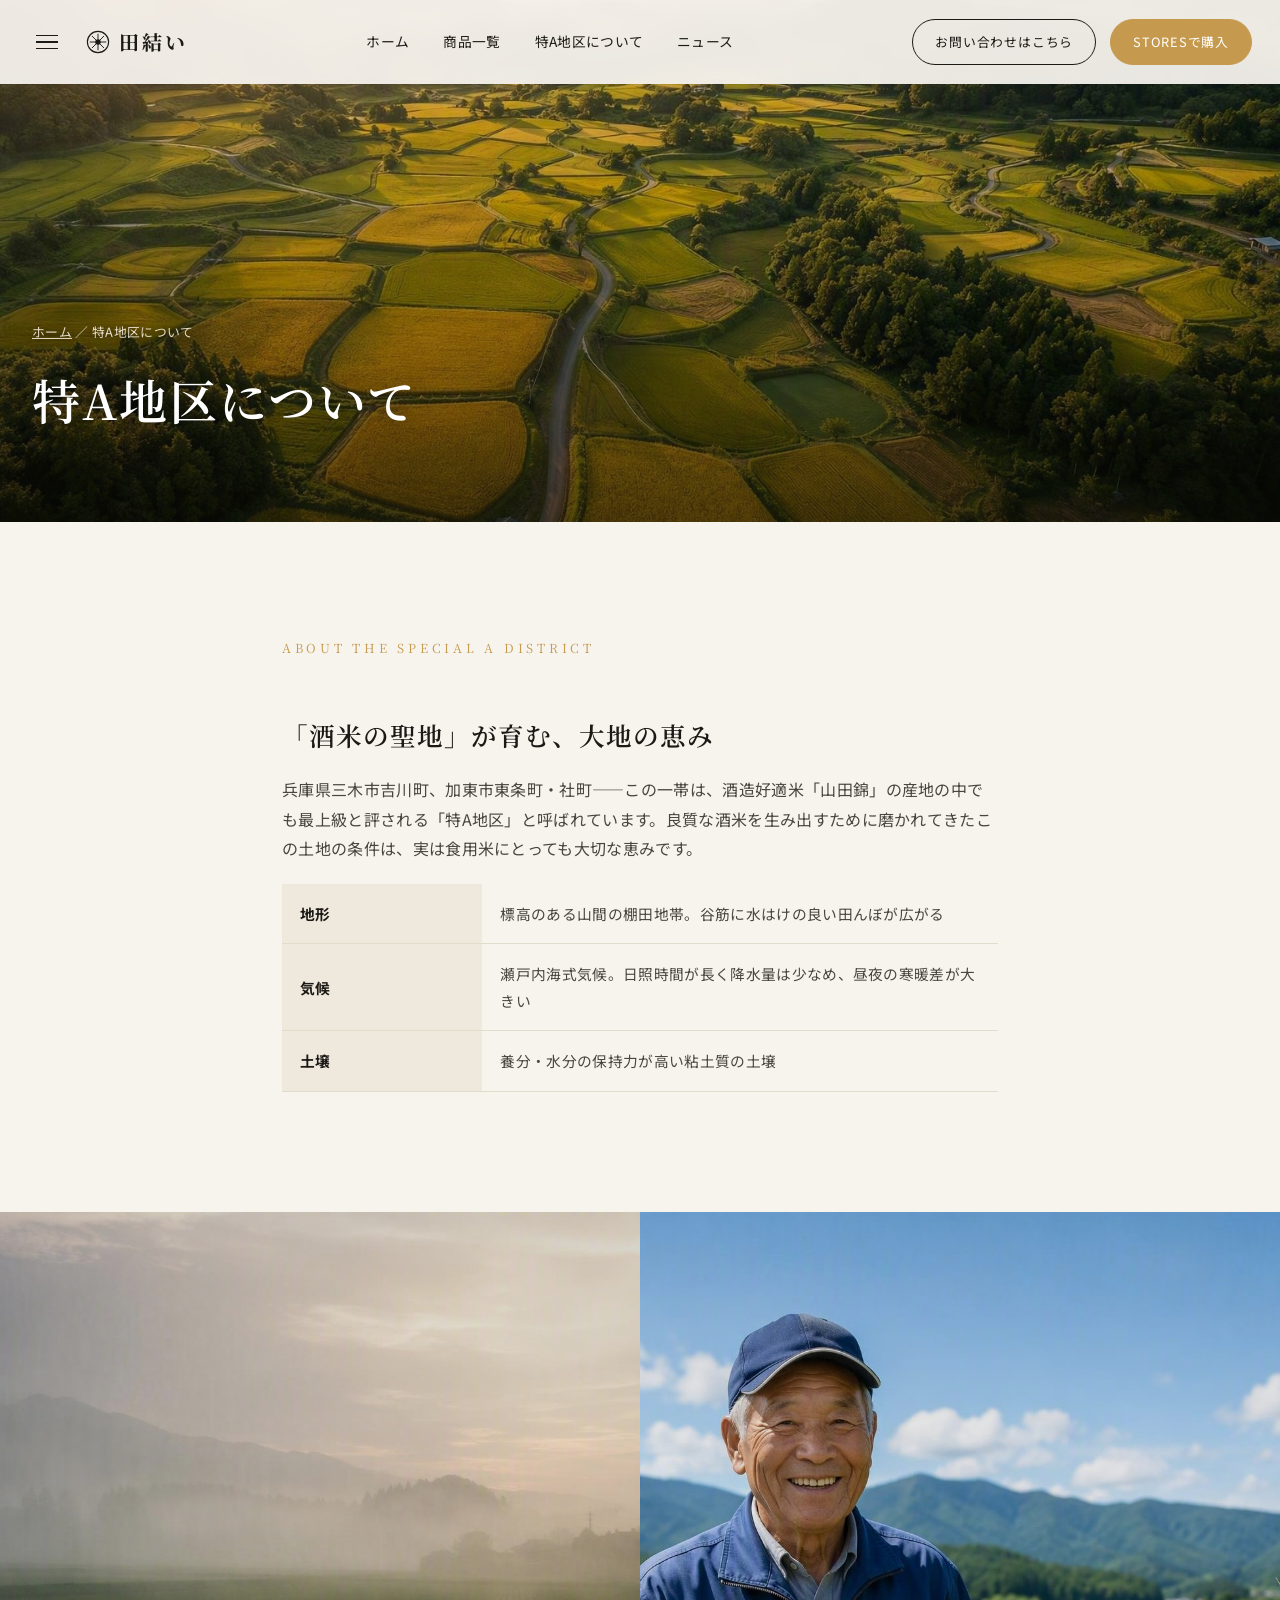
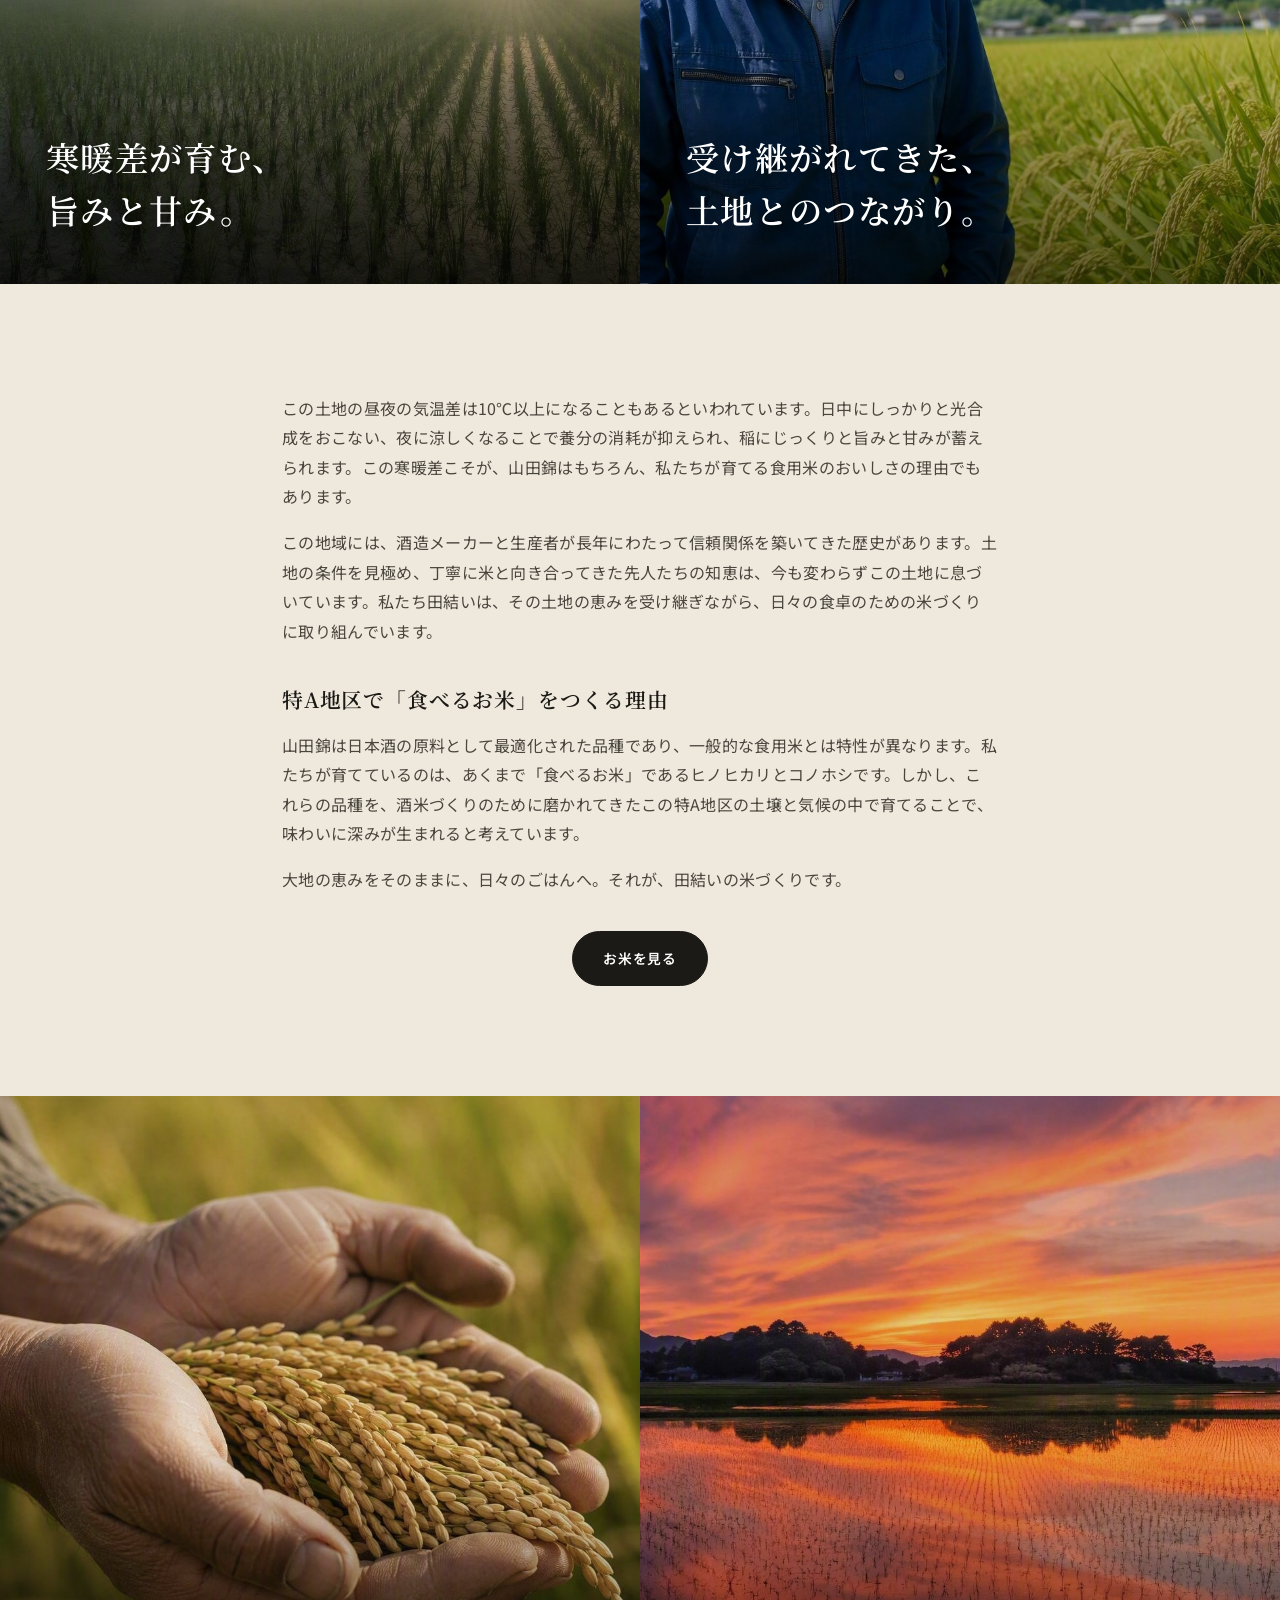
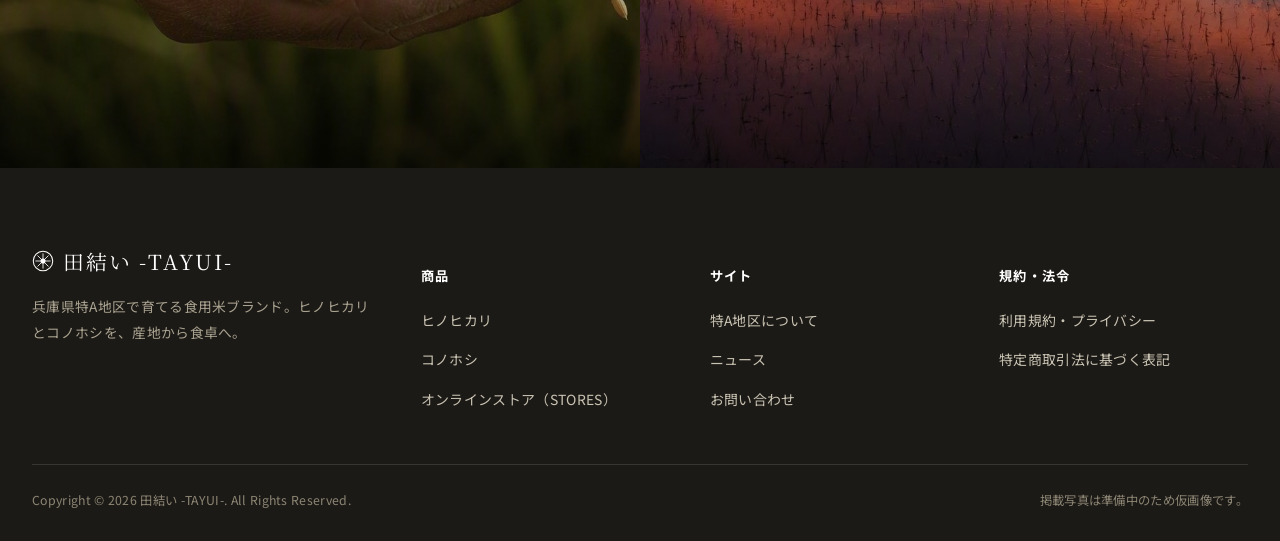
==== commit 3feba9e9: "Add files via upload" ====
--- a/about.html
+++ b/about.html
@@ -20,7 +20,7 @@
     <nav class="header-nav">
       <a href="index.html" class="navlink">ホーム</a>
       <a href="products.html" class="navlink">商品一覧</a>
-      <a href="about.html" class="navlink">特A地区について</a>
+      <a href="about.html" class="navlink current">特A地区について</a>
       <a href="news.html" class="navlink">ニュース</a>
     </nav>
     <div class="header-right">
@@ -79,7 +79,6 @@
   <div class="container container--narrow prose">
     <p>この土地の昼夜の気温差は10℃以上になることもあるといわれています。日中にしっかりと光合成をおこない、夜に涼しくなることで養分の消耗が抑えられ、稲にじっくりと旨みと甘みが蓄えられます。この寒暖差こそが、山田錦はもちろん、私たちが育てる食用米のおいしさの理由でもあります。</p>
     <p>この地域には、酒造メーカーと生産者が長年にわたって信頼関係を築いてきた歴史があります。土地の条件を見極め、丁寧に米と向き合ってきた先人たちの知恵は、今も変わらずこの土地に息づいています。私たち田結いは、その土地の恵みを受け継ぎながら、日々の食卓のための米づくりに取り組んでいます。</p>
-
     <h2>特A地区で「食べるお米」をつくる理由</h2>
     <p>山田錦は日本酒の原料として最適化された品種であり、一般的な食用米とは特性が異なります。私たちが育てているのは、あくまで「食べるお米」であるヒノヒカリとコノホシです。しかし、これらの品種を、酒米づくりのために磨かれてきたこの特A地区の土壌と気候の中で育てることで、味わいに深みが生まれると考えています。</p>
     <p>大地の恵みをそのままに、日々のごはんへ。それが、田結いの米づくりです。</p>
@@ -90,19 +89,15 @@
 </section>
 
 <div class="split-photo">
-  <div class="split-photo__cell">
-    <img src="images/hands-grain.jpg" alt="収穫した籾（仮画像）">
-  </div>
-  <div class="split-photo__cell">
-    <img src="images/sunset-reflection.jpg" alt="夕焼けの水鏡（仮画像）">
-  </div>
+  <div class="split-photo__cell"><img src="images/hands-grain.jpg" alt="収穫した籾（仮画像）"></div>
+  <div class="split-photo__cell"><img src="images/sunset-reflection.jpg" alt="夕焼けの水鏡（仮画像）"></div>
 </div>
 
 <footer class="site-footer">
   <div class="container">
     <div class="footer-grid">
       <div>
-        <div class="footer-logo">田結い -TAYUI-</div>
+        <div class="footer-logo"><svg class="logo-mark" width="22" height="22" viewBox="0 0 26 26" fill="none" xmlns="http://www.w3.org/2000/svg"><circle cx="13" cy="13" r="11.5" stroke="currentColor" stroke-width="1.2"/><path d="M13 4V22M4 13H22M6.5 6.5L19.5 19.5M19.5 6.5L6.5 19.5" stroke="currentColor" stroke-width="1"/><circle cx="13" cy="13" r="3" fill="currentColor"/></svg><span>田結い -TAYUI-</span></div>
         <p>兵庫県特A地区で育てる食用米ブランド。ヒノヒカリとコノホシを、産地から食卓へ。</p>
       </div>
       <div class="footer-col">
@@ -124,9 +119,8 @@
       <div class="footer-col">
         <h5>規約・法令</h5>
         <ul>
-          <li><a href="terms.html">利用規約</a></li>
-          <li><a href="privacy.html">プライバシーポリシー</a></li>
-          <li><a href="tokushoho.html">特定商取引法に基づく表記</a></li>
+          <li><a href="legal.html">利用規約・プライバシー</a></li>
+          <li><a href="legal.html#tokushoho">特定商取引法に基づく表記</a></li>
         </ul>
       </div>
     </div>
--- a/css/style.css
+++ b/css/style.css
@@ -1,6 +1,6 @@
 /* =========================================================
-   田結い -TAYUI- / 特A地区の食用米 サイト共通スタイル
-   画像主体（フォトグラフィック）デザイン
+   田結い -TAYUI- / 特A地区の食用米
+   フォトグラフィック・フルブリードデザイン
    ========================================================= */
 :root {
   --color-ink: #1c1a16;
@@ -14,6 +14,7 @@
   --font-serif: "Noto Serif JP", "Hiragino Mincho ProN", serif;
   --font-sans: "Noto Sans JP", "Hiragino Kaku Gothic ProN", "Yu Gothic", sans-serif;
   --header-h: 84px;
+  --ease: cubic-bezier(0.22, 1, 0.36, 1);
 }
 
 * { box-sizing: border-box; }
@@ -27,6 +28,7 @@
   line-height: 1.85;
   letter-spacing: 0.02em;
   -webkit-font-smoothing: antialiased;
+  overflow-x: hidden;
 }
 
 img { max-width: 100%; display: block; }
@@ -41,11 +43,7 @@
 }
 p { margin: 0 0 1em; }
 
-.container {
-  max-width: var(--maxw);
-  margin: 0 auto;
-  padding: 0 32px;
-}
+.container { max-width: var(--maxw); margin: 0 auto; padding: 0 32px; }
 .container--narrow { max-width: 900px; }
 
 .eyebrow {
@@ -58,7 +56,7 @@
   margin-bottom: 0.9em;
 }
 
-/* ---------- Header (overlays hero, becomes solid on scroll) ---------- */
+/* ---------- Header ---------- */
 .site-header {
   position: fixed;
   top: 0; left: 0; right: 0;
@@ -66,359 +64,285 @@
   height: var(--header-h);
   display: flex;
   align-items: center;
-  transition: background .3s ease, box-shadow .3s ease;
-  background: linear-gradient(180deg, rgba(0,0,0,0.38) 0%, rgba(0,0,0,0) 100%);
+  transition: background .4s var(--ease), box-shadow .4s var(--ease);
+  background: linear-gradient(180deg, rgba(0,0,0,0.42) 0%, rgba(0,0,0,0) 100%);
 }
 .site-header.solid {
-  background: rgba(247, 244, 238, 0.96);
-  backdrop-filter: blur(6px);
-  box-shadow: 0 2px 14px rgba(0,0,0,0.06);
+  background: rgba(247, 244, 238, 0.94);
+  backdrop-filter: blur(10px);
+  box-shadow: 0 1px 0 rgba(0,0,0,0.05);
 }
 .site-header__inner {
-  width: 100%;
-  max-width: var(--maxw);
-  margin: 0 auto;
+  width: 100%; max-width: var(--maxw); margin: 0 auto;
   padding: 0 28px;
-  display: flex;
-  align-items: center;
-  justify-content: space-between;
-  gap: 24px;
-}
-.header-left { display: flex; align-items: center; gap: 22px; }
+  display: flex; align-items: center; justify-content: space-between; gap: 24px;
+}
+.header-left { display: flex; align-items: center; gap: 20px; }
 .nav-toggle {
-  display: flex;
-  flex-direction: column;
-  gap: 5px;
-  background: none;
-  border: none;
-  cursor: pointer;
-  padding: 8px;
-}
-.nav-toggle span {
-  width: 22px; height: 2px;
-  background: #fff;
-  transition: background .3s ease;
-}
+  display: flex; flex-direction: column; gap: 5px;
+  background: none; border: none; cursor: pointer; padding: 8px;
+}
+.nav-toggle span { width: 22px; height: 1.5px; background: #fff; transition: background .4s var(--ease); }
 .site-header.solid .nav-toggle span { background: var(--color-ink); }
 
 .logo {
   font-family: var(--font-serif);
-  font-size: 1.25rem;
-  font-weight: 700;
-  color: #fff;
+  font-size: 1.25rem; font-weight: 700; color: #fff;
   letter-spacing: 0.14em;
-  display: flex;
-  align-items: center;
-  gap: 8px;
-  transition: color .3s ease;
-}
-.logo .mark { font-size: 1.3rem; line-height: 1; }
+  display: flex; align-items: center; gap: 9px;
+  transition: color .4s var(--ease);
+}
 .logo-mark { flex-shrink: 0; color: inherit; }
 .site-header.solid .logo { color: var(--color-ink); }
 
-.header-nav {
-  display: flex;
-  align-items: center;
-  gap: 34px;
-}
+.header-nav { display: flex; align-items: center; gap: 34px; }
 .header-nav a.navlink {
-  font-size: 0.86rem;
-  color: #fff;
-  padding: 6px 0;
-  position: relative;
-  transition: color .3s ease;
+  font-size: 0.86rem; color: #fff; padding: 6px 0; position: relative;
+  transition: color .4s var(--ease);
 }
 .site-header.solid .header-nav a.navlink { color: var(--color-ink); }
 .header-nav a.navlink::after {
-  content: "";
-  position: absolute; left: 0; right: 0; bottom: -2px;
-  height: 1px; background: currentColor;
-  transform: scaleX(0); transition: transform .25s ease;
+  content: ""; position: absolute; left: 0; right: 0; bottom: -2px;
+  height: 1px; background: currentColor; transform: scaleX(0);
+  transition: transform .3s var(--ease); transform-origin: left;
 }
 .header-nav a.navlink:hover::after { transform: scaleX(1); }
 
-.header-right { display: flex; align-items: center; gap: 16px; }
+.header-right { display: flex; align-items: center; gap: 14px; }
 .pill-btn {
   display: inline-flex; align-items: center; gap: 8px;
-  border: 1px solid rgba(255,255,255,0.7);
-  color: #fff;
-  border-radius: 999px;
-  padding: 10px 22px;
-  font-size: 0.8rem;
-  letter-spacing: 0.06em;
-  white-space: nowrap;
-  transition: all .25s ease;
+  border: 1px solid rgba(255,255,255,0.7); color: #fff;
+  border-radius: 999px; padding: 10px 22px;
+  font-size: 0.8rem; letter-spacing: 0.06em; white-space: nowrap;
+  transition: all .3s var(--ease);
 }
 .pill-btn:hover { background: #fff; color: var(--color-ink); }
 .site-header.solid .pill-btn { border-color: var(--color-ink); color: var(--color-ink); }
 .site-header.solid .pill-btn:hover { background: var(--color-ink); color: #fff; }
-.pill-btn--store {
-  background: var(--color-gold);
-  border-color: var(--color-gold);
-  color: #fff;
-}
+.pill-btn--store { background: var(--color-gold); border-color: var(--color-gold); color: #fff; }
 .pill-btn--store:hover { background: #b5893f; color: #fff; }
-
-.icon-link {
-  width: 38px; height: 38px;
-  display: flex; align-items: center; justify-content: center;
-  color: #fff; border-radius: 50%;
-  transition: background .25s ease, color .3s ease;
-}
-.icon-link:hover { background: rgba(255,255,255,0.15); }
-.site-header.solid .icon-link { color: var(--color-ink); }
-.site-header.solid .icon-link:hover { background: rgba(0,0,0,0.06); }
-
-/* Mobile nav drawer */
+.site-header.solid .pill-btn--store { background: var(--color-gold); border-color: var(--color-gold); color:#fff; }
+.site-header.solid .pill-btn--store:hover { background: #b5893f; }
+
+/* Mobile nav */
 .mobile-nav {
   position: fixed; inset: 0; z-index: 300;
   background: var(--color-cream);
-  display: flex; flex-direction: column;
-  padding: 28px;
-  transform: translateY(-100%);
-  transition: transform .35s ease;
+  display: flex; flex-direction: column; padding: 28px;
+  transform: translateY(-100%); transition: transform .45s var(--ease);
 }
 .mobile-nav.open { transform: translateY(0); }
 .mobile-nav__top { display:flex; justify-content:space-between; align-items:center; margin-bottom:48px; }
 .mobile-nav__close { background:none; border:none; font-size:1.6rem; cursor:pointer; color:var(--color-ink); }
 .mobile-nav a {
-  font-family: var(--font-serif);
-  font-size: 1.5rem;
-  padding: 16px 0;
-  border-bottom: 1px solid var(--color-line);
-  color: var(--color-ink);
-}
-
-/* ---------- Full-bleed Hero ---------- */
+  font-family: var(--font-serif); font-size: 1.4rem; padding: 16px 0;
+  border-bottom: 1px solid var(--color-line); color: var(--color-ink);
+}
+
+/* =========================================================
+   FULL-BLEED HERO
+   ========================================================= */
 .hero-full {
   position: relative;
-  width: 100%;
-  height: 100vh;
-  min-height: 640px;
-  overflow: hidden;
-  color: #fff;
-}
-.hero-full img {
-  position: absolute; inset: 0;
-  width: 100%; height: 100%;
-  object-fit: cover;
-  z-index: 0;
-}
+  width: 100%; height: 100vh; min-height: 640px;
+  overflow: hidden; color: #fff;
+}
+.hero-full__media { position: absolute; inset: 0; z-index: 0; overflow: hidden; }
+.hero-full__media img {
+  width: 100%; height: 100%; object-fit: cover;
+  animation: heroZoom 16s ease-out forwards;
+}
+@keyframes heroZoom { from { transform: scale(1.08); } to { transform: scale(1); } }
 .hero-full::after {
-  content: "";
-  position: absolute; inset: 0; z-index: 1;
-  background: linear-gradient(0deg, rgba(10,8,4,0.65) 0%, rgba(10,8,4,0.05) 38%, rgba(10,8,4,0.15) 100%);
+  content: ""; position: absolute; inset: 0; z-index: 1;
+  background:
+    linear-gradient(180deg, rgba(10,8,4,0.28) 0%, rgba(10,8,4,0) 26%, rgba(10,8,4,0) 55%, rgba(10,8,4,0.72) 100%);
 }
 .hero-full__vertical {
-  position: absolute;
-  top: var(--header-h);
-  right: 5%;
-  z-index: 2;
-  writing-mode: vertical-rl;
-  text-orientation: upright;
+  position: absolute; top: var(--header-h); right: 5%; z-index: 2;
+  writing-mode: vertical-rl; text-orientation: upright;
   font-family: var(--font-serif);
-  font-size: clamp(1.6rem, 3vw, 2.4rem);
-  font-weight: 600;
-  letter-spacing: 0.12em;
-  line-height: 1.7;
-  padding-top: 40px;
-  text-shadow: 0 2px 20px rgba(0,0,0,0.35);
+  font-size: clamp(1.6rem, 3vw, 2.5rem); font-weight: 600;
+  letter-spacing: 0.14em; line-height: 1.7; padding-top: 48px;
+  text-shadow: 0 2px 24px rgba(0,0,0,0.4);
 }
 .hero-full__bottom {
-  position: absolute;
-  left: 0; right: 0; bottom: 0; z-index: 2;
-  padding: 0 32px 48px;
-  max-width: var(--maxw);
-  margin: 0 auto;
-  width: 100%;
+  position: absolute; left: 0; right: 0; bottom: 0; z-index: 2;
+  padding: 0 32px 52px; max-width: var(--maxw); margin: 0 auto; width: 100%;
 }
 .hero-full__tag {
-  font-size: 1.05rem;
-  margin-bottom: 18px;
-  text-shadow: 0 2px 10px rgba(0,0,0,0.4);
+  font-size: 1.05rem; margin-bottom: 16px; letter-spacing: 0.08em;
+  text-shadow: 0 2px 14px rgba(0,0,0,0.5);
 }
 .hero-full__logo {
-  font-family: var(--font-serif);
-  font-size: 1.7rem;
-  font-weight: 700;
+  font-family: var(--font-serif); font-size: 1.7rem; font-weight: 700;
   display: flex; align-items: center; gap: 10px;
-  text-shadow: 0 2px 10px rgba(0,0,0,0.4);
+  text-shadow: 0 2px 14px rgba(0,0,0,0.5);
 }
 .scroll-cue {
   position: absolute; left: 50%; bottom: 26px; z-index: 2;
-  transform: translateX(-50%);
-  width: 1px; height: 46px;
-  background: rgba(255,255,255,0.6);
-  overflow: hidden;
+  transform: translateX(-50%); width: 1px; height: 48px;
+  background: rgba(255,255,255,0.5); overflow: hidden;
 }
 .scroll-cue::after {
   content: ""; position: absolute; left:0; top:-100%; width:100%; height:100%;
-  background: #fff;
-  animation: scrolldown 1.8s infinite ease-in-out;
-}
-@keyframes scrolldown { 0%{top:-100%;} 60%{top:100%;} 100%{top:100%;} }
-
-/* ---------- Split full-bleed image blocks (2 columns) ---------- */
-.split-photo {
-  display: grid;
-  grid-template-columns: 1fr 1fr;
-}
+  background: #fff; animation: scrolldown 2s infinite var(--ease);
+}
+@keyframes scrolldown { 0%{top:-100%;} 55%{top:100%;} 100%{top:100%;} }
+
+/* =========================================================
+   SPLIT FULL-BLEED PHOTO (2 cols)  — text always in front
+   ========================================================= */
+.split-photo { display: grid; grid-template-columns: 1fr 1fr; }
 .split-photo__cell {
-  position: relative;
-  aspect-ratio: 1 / 1.05;
-  overflow: hidden;
-  color: #fff;
-}
-.split-photo__cell img {
-  width: 100%; height: 100%; object-fit: cover;
-  transition: transform 1.2s ease;
-}
-.split-photo__cell:hover img { transform: scale(1.04); }
+  position: relative; aspect-ratio: 1 / 1.05; overflow: hidden; color: #fff;
+}
+.split-photo__cell > img {
+  position: absolute; inset: 0; width: 100%; height: 100%;
+  object-fit: cover; z-index: 0; transition: transform 1.4s var(--ease);
+}
+.split-photo__cell:hover > img { transform: scale(1.05); }
 .split-photo__cell::after {
-  content: "";
-  position: absolute; inset: 0;
-  background: linear-gradient(0deg, rgba(0,0,0,0.55) 0%, rgba(0,0,0,0) 45%);
+  content: ""; position: absolute; inset: 0; z-index: 1;
+  background: linear-gradient(0deg, rgba(0,0,0,0.6) 0%, rgba(0,0,0,0.05) 48%, rgba(0,0,0,0.15) 100%);
 }
 .split-photo__text {
-  position: absolute; left: 0; right: 0; bottom: 0; z-index: 2;
-  padding: 40px;
+  position: absolute; left: 0; right: 0; bottom: 0; z-index: 2; padding: 46px;
 }
 .split-photo__text h3 {
-  color: #fff;
-  font-size: clamp(1.5rem, 2.6vw, 2.1rem);
-  line-height: 1.6;
-  margin: 0;
-  text-shadow: 0 2px 12px rgba(0,0,0,0.35);
-}
-
-/* ---------- Full-bleed single banner with text ---------- */
+  color: #fff; font-size: clamp(1.5rem, 2.6vw, 2.1rem); line-height: 1.6;
+  margin: 0; text-shadow: 0 2px 16px rgba(0,0,0,0.4);
+}
+.split-photo__text p { color: #f0ebdd; margin: 10px 0 0; font-size: 0.92rem; text-shadow: 0 1px 10px rgba(0,0,0,0.5); }
+
+/* =========================================================
+   BANNER (single full-bleed with text overlay)
+   ========================================================= */
 .banner-photo {
-  position: relative;
-  width: 100%;
-  min-height: 78vh;
-  overflow: hidden;
-  color: #fff;
-}
-.banner-photo img { position:absolute; inset:0; width:100%; height:100%; object-fit:cover; }
+  position: relative; width: 100%; min-height: 82vh; overflow: hidden; color: #fff;
+}
+.banner-photo > img { position: absolute; inset: 0; width: 100%; height: 100%; object-fit: cover; z-index: 0; }
 .banner-photo::after {
-  content:""; position:absolute; inset:0;
-  background: linear-gradient(90deg, rgba(10,8,4,0.62) 0%, rgba(10,8,4,0.15) 55%, rgba(10,8,4,0.0) 100%);
+  content:""; position:absolute; inset:0; z-index:1;
+  background: linear-gradient(90deg, rgba(10,8,4,0.7) 0%, rgba(10,8,4,0.28) 52%, rgba(10,8,4,0.0) 100%);
 }
 .banner-photo__inner {
-  position: relative; z-index: 2;
-  height: 100%; min-height: 78vh;
-  display: flex; align-items: center;
-  padding: 0 8%;
+  position: relative; z-index: 2; min-height: 82vh;
+  display: flex; align-items: center; padding: 0 8%;
   max-width: var(--maxw); margin: 0 auto;
 }
-.banner-photo__box { max-width: 520px; }
+.banner-photo__box { max-width: 540px; }
 .banner-photo__box .eyebrow { color: #e9cf9a; }
-.banner-photo__box h2 { color: #fff; font-size: clamp(1.7rem, 3.4vw, 2.6rem); text-shadow: 0 2px 16px rgba(0,0,0,0.35); }
-.banner-photo__box p { color: #f0ebdd; font-size: 0.98rem; }
-
-/* ---------- Section wrappers (minimal, for necessary text areas) ---------- */
-.section { padding: 100px 0; }
-.section--tight { padding: 70px 0; }
-.section--cream { background: var(--color-cream); }
-.section--soft { background: var(--color-cream-soft); }
-.section-head { text-align: center; max-width: 680px; margin: 0 auto 56px; }
-.section-head h2 { font-size: clamp(1.5rem, 2.8vw, 2.1rem); }
-.section-head p { color: var(--color-ink-soft); }
-
-/* ---------- Product photo cards (image-dominant) ---------- */
-.product-showcase { display: flex; flex-direction: column; gap: 4px; }
-.product-block {
-  display: grid;
-  grid-template-columns: 1.3fr 1fr;
-  min-height: 560px;
-}
-.product-block.reverse { grid-template-columns: 1fr 1.3fr; }
+.banner-photo__box h2 { color: #fff; font-size: clamp(1.7rem, 3.4vw, 2.7rem); text-shadow: 0 2px 20px rgba(0,0,0,0.4); line-height:1.55; }
+.banner-photo__box p { color: #f0ebdd; font-size: 0.98rem; text-shadow: 0 1px 12px rgba(0,0,0,0.4); }
+
+/* =========================================================
+   FEATURE STRIP  (light band with type)
+   ========================================================= */
+.feature-strip {
+  display: grid; grid-template-columns: repeat(3, 1fr); gap: 0;
+  border-top: 1px solid var(--color-line); border-bottom: 1px solid var(--color-line);
+}
+.feature-strip__item { padding: 52px 40px; text-align: center; border-right: 1px solid var(--color-line); }
+.feature-strip__item:last-child { border-right: none; }
+.feature-strip__num { font-family: var(--font-serif); color: var(--color-gold); font-size:0.85rem; letter-spacing:0.24em; margin-bottom:16px; display:block; }
+.feature-strip__item h4 { font-size: 1.08rem; margin-bottom: 10px; }
+.feature-strip__item p { color: var(--color-ink-soft); font-size: 0.88rem; margin:0; }
+
+/* =========================================================
+   PRODUCT BLOCKS (image-dominant, text over cream)
+   ========================================================= */
+.product-showcase { display: flex; flex-direction: column; }
+.product-block { display: grid; grid-template-columns: 1.35fr 1fr; min-height: 600px; }
+.product-block.reverse { grid-template-columns: 1fr 1.35fr; }
 .product-block.reverse .product-block__img { order: 2; }
 .product-block__img { position: relative; overflow: hidden; }
-.product-block__img img { width: 100%; height: 100%; object-fit: cover; }
+.product-block__img img { width: 100%; height: 100%; object-fit: cover; transition: transform 1.4s var(--ease); }
+.product-block:hover .product-block__img img { transform: scale(1.05); }
 .product-block__text {
   display: flex; flex-direction: column; justify-content: center;
-  padding: 60px;
-  background: var(--color-cream-soft);
+  padding: 64px; background: var(--color-cream-soft);
 }
 .product-block__text .tag {
   display:inline-block; font-size:0.72rem; letter-spacing:0.14em; color:var(--color-gold);
-  border:1px solid var(--color-gold); border-radius:999px; padding:5px 16px; margin-bottom:20px; align-self:flex-start;
-}
-.product-block__text h3 { font-size: clamp(1.7rem, 2.6vw, 2.3rem); }
-.product-block__text .kana { font-size:0.8rem; color:var(--color-ink-soft); display:block; margin-bottom:18px; }
+  border:1px solid var(--color-gold); border-radius:999px; padding:5px 16px; margin-bottom:22px; align-self:flex-start;
+}
+.product-block__text h3 { font-size: clamp(1.7rem, 2.6vw, 2.3rem); margin-bottom: 4px; }
+.product-block__text .kana { font-size:0.78rem; letter-spacing:0.18em; color:var(--color-gold); display:block; margin-bottom:20px; text-transform: uppercase; }
 .product-block__text p.desc { color: var(--color-ink-soft); }
-.product-block__actions { display:flex; gap:14px; margin-top:22px; flex-wrap:wrap; }
-
+.product-block__actions { display:flex; gap:14px; margin-top:24px; flex-wrap:wrap; }
+
+/* Buttons */
 .btn {
   display: inline-flex; align-items:center; gap:8px;
-  padding: 14px 30px;
-  border-radius: 999px;
+  padding: 14px 30px; border-radius: 999px;
   font-size: 0.86rem; font-weight:600; letter-spacing:0.06em;
-  transition: all .25s ease;
-  border: 1px solid var(--color-ink);
+  transition: all .3s var(--ease); border: 1px solid var(--color-ink);
 }
 .btn--dark { background: var(--color-ink); color:#fff; border-color:var(--color-ink); }
-.btn--dark:hover { background:#3a3527; }
+.btn--dark:hover { background:#3a3527; transform: translateY(-2px); }
 .btn--outline { background: transparent; color: var(--color-ink); }
 .btn--outline:hover { background: var(--color-ink); color:#fff; }
 .btn--store { background: var(--color-gold); border-color: var(--color-gold); color:#fff; }
-.btn--store:hover { background:#b5893f; }
+.btn--store:hover { background:#b5893f; transform: translateY(-2px); }
 .btn--sm { padding: 10px 22px; font-size: 0.78rem; }
 .btn--light { border-color:#fff; color:#fff; }
 .btn--light:hover { background:#fff; color:var(--color-ink); }
 
-/* ---------- Image gallery grid (mosaic) ---------- */
-.mosaic {
-  display: grid;
-  grid-template-columns: repeat(4, 1fr);
-  grid-auto-rows: 220px;
-  gap: 6px;
-}
-.mosaic a, .mosaic div.mosaic-item { position: relative; overflow:hidden; display:block; }
-.mosaic img { width:100%; height:100%; object-fit:cover; transition: transform .8s ease; }
-.mosaic .mosaic-item:hover img { transform: scale(1.06); }
+/* =========================================================
+   MOSAIC gallery
+   ========================================================= */
+.mosaic { display: grid; grid-template-columns: repeat(4, 1fr); grid-auto-rows: 230px; gap: 8px; }
+.mosaic .mosaic-item { position: relative; overflow:hidden; display:block; }
+.mosaic .mosaic-item img { width:100%; height:100%; object-fit:cover; transition: transform 1s var(--ease); }
+.mosaic .mosaic-item:hover img { transform: scale(1.07); }
 .mosaic .span-2 { grid-column: span 2; }
 .mosaic .span-2-row { grid-row: span 2; }
 
-/* ---------- Feature strip (minimal icons + short text) ---------- */
-.feature-strip {
-  display: grid;
-  grid-template-columns: repeat(3, 1fr);
-  gap: 0;
-  border-top: 1px solid var(--color-line);
-  border-bottom: 1px solid var(--color-line);
-}
-.feature-strip__item {
-  padding: 44px 36px;
-  text-align: center;
-  border-right: 1px solid var(--color-line);
-}
-.feature-strip__item:last-child { border-right: none; }
-.feature-strip__num { font-family: var(--font-serif); color: var(--color-gold); font-size:0.85rem; letter-spacing:0.2em; margin-bottom:14px; display:block;}
-.feature-strip__item h4 { font-size: 1.05rem; margin-bottom: 10px; }
-.feature-strip__item p { color: var(--color-ink-soft); font-size: 0.88rem; margin:0; }
-
-/* ---------- News (compact, minimal) ---------- */
-.news-list { max-width: 780px; margin: 0 auto; }
+/* =========================================================
+   SECTIONS (light content areas)
+   ========================================================= */
+.section { padding: 110px 0; }
+.section--tight { padding: 76px 0; }
+.section--cream { background: var(--color-cream); }
+.section--soft { background: var(--color-cream-soft); }
+.section-head { text-align: center; max-width: 680px; margin: 0 auto 40px; }
+.section-head h2 { font-size: clamp(1.5rem, 2.8vw, 2.1rem); }
+.section-head p { color: var(--color-ink-soft); }
+
+/* News */
+.news-list { max-width: 800px; margin: 0 auto; }
 .news-item {
-  display: flex; gap: 26px; padding: 24px 0;
-  border-bottom: 1px solid var(--color-line);
-  align-items: baseline; flex-wrap: wrap;
-}
-.news-item time { font-size: 0.8rem; color: var(--color-gold); font-family: var(--font-serif); min-width: 110px; }
+  display: flex; gap: 26px; padding: 26px 4px;
+  border-bottom: 1px solid var(--color-line); align-items: baseline; flex-wrap: wrap;
+  transition: background .3s var(--ease);
+}
+.news-item:hover { background: rgba(198,154,78,0.05); }
+.news-item time { font-size: 0.8rem; color: var(--color-gold); font-family: var(--font-serif); min-width: 108px; }
 .news-item .news-tag { font-size:0.7rem; color:var(--color-ink-soft); border:1px solid var(--color-line); padding:3px 12px; border-radius:999px; }
 .news-item p { margin:0; flex:1; min-width:200px; }
 
-/* ---------- Spec table ---------- */
+/* Spec table */
 table.spec-table { width:100%; border-collapse: collapse; margin: 20px 0 10px; font-size:0.92rem; }
 table.spec-table th, table.spec-table td { text-align:left; padding:16px 18px; border-bottom:1px solid var(--color-line); }
 table.spec-table th { width:28%; color: var(--color-ink); font-weight:700; background: var(--color-cream-soft); }
 
-/* ---------- Footer ---------- */
-.site-footer { background: var(--color-ink); color:#c9c3b3; padding: 70px 0 30px; }
+/* =========================================================
+   CTA photo band
+   ========================================================= */
+.cta-photo { position: relative; padding: 120px 0; text-align:center; color:#fff; overflow:hidden; }
+.cta-photo > img { position:absolute; inset:0; width:100%; height:100%; object-fit:cover; z-index:0; }
+.cta-photo::after { content:""; position:absolute; inset:0; background:rgba(10,8,4,0.62); z-index:1; }
+.cta-photo__inner { position:relative; z-index:2; }
+.cta-photo h2 { color:#fff; font-size: clamp(1.6rem,3vw,2.3rem); }
+.cta-photo p { color:#f0ebdd; max-width:560px; margin:0 auto 30px; }
+
+/* =========================================================
+   Footer
+   ========================================================= */
+.site-footer { background: var(--color-ink); color:#c9c3b3; padding: 74px 0 30px; }
 .footer-grid { display:grid; grid-template-columns: 1.4fr 1fr 1fr 1fr; gap:40px; padding-bottom:40px; border-bottom:1px solid rgba(255,255,255,0.12); }
-.footer-logo { font-family: var(--font-serif); font-size:1.3rem; color:#fff; margin-bottom:12px; letter-spacing:0.1em; }
+.footer-logo { font-family: var(--font-serif); font-size:1.3rem; color:#fff; margin-bottom:14px; letter-spacing:0.1em; display:flex; align-items:center; gap:9px; }
 .footer-grid p { color:#a9a290; font-size:0.86rem; }
 .footer-col h5 { color:#fff; font-size:0.83rem; letter-spacing:0.1em; margin-bottom:16px; font-weight:700; }
 .footer-col ul { list-style:none; padding:0; margin:0; }
@@ -427,66 +351,67 @@
 .footer-col a:hover { color:#fff; }
 .footer-bottom { padding-top:24px; display:flex; justify-content:space-between; align-items:center; flex-wrap:wrap; gap:12px; font-size:0.77rem; color:#8c8574; }
 
-/* ---------- Inner page hero (smaller full-bleed banner) ---------- */
-.page-banner {
-  position: relative;
-  height: 56vh; min-height: 380px;
-  color:#fff; overflow:hidden;
-}
-.page-banner img { position:absolute; inset:0; width:100%; height:100%; object-fit:cover; }
-.page-banner::after { content:""; position:absolute; inset:0; background: linear-gradient(0deg, rgba(10,8,4,0.55) 0%, rgba(10,8,4,0.15) 60%); }
-.page-banner__inner { position:relative; z-index:2; height:100%; display:flex; flex-direction:column; justify-content:flex-end; padding: 0 32px 44px; max-width: var(--maxw); margin:0 auto; width:100%; }
-.page-banner h1 { color:#fff; font-size:clamp(1.9rem,4vw,3rem); text-shadow:0 2px 16px rgba(0,0,0,0.35); }
-.breadcrumb { font-size:0.8rem; color:#e7dcc6; }
+/* =========================================================
+   Inner page banner
+   ========================================================= */
+.page-banner { position: relative; height: 58vh; min-height: 400px; color:#fff; overflow:hidden; }
+.page-banner > img { position:absolute; inset:0; width:100%; height:100%; object-fit:cover; z-index:0; }
+.page-banner::after { content:""; position:absolute; inset:0; z-index:1; background: linear-gradient(0deg, rgba(10,8,4,0.6) 0%, rgba(10,8,4,0.12) 62%); }
+.page-banner__inner { position:relative; z-index:2; height:100%; display:flex; flex-direction:column; justify-content:flex-end; padding: 0 32px 48px; max-width: var(--maxw); margin:0 auto; width:100%; }
+.page-banner h1 { color:#fff; font-size:clamp(1.9rem,4vw,3rem); text-shadow:0 2px 20px rgba(0,0,0,0.4); }
+.breadcrumb { font-size:0.8rem; color:#e7dcc6; text-shadow: 0 1px 8px rgba(0,0,0,0.4); }
 .breadcrumb a { text-decoration:underline; }
 
-/* ---------- Prose (used sparingly, for legal pages/spec text) ---------- */
+/* Prose */
 .prose { max-width: 780px; margin: 0 auto; color: var(--color-ink-soft); }
-.prose h2 { color: var(--color-ink); margin-top: 1.6em; font-size:1.3rem;}
-.prose h3 { color: var(--color-ink); margin-top: 1.3em; font-size: 1.05rem;}
-.legal-box { max-width: 820px; margin: 0 auto; }
-.legal-box h2 { font-size: 1.05rem; border-left: 4px solid var(--color-gold); padding-left: 12px; margin-top: 2em; }
+.prose h2 { color: var(--color-ink); margin-top: 1.6em; font-size:1.3rem; }
+.prose h3 { color: var(--color-ink); margin-top: 1.3em; font-size: 1.05rem; }
+.legal-box { max-width: 860px; margin: 0 auto; }
+.legal-box h2 { font-size: 1.15rem; border-left: 4px solid var(--color-gold); padding-left: 14px; margin-top: 2.2em; }
+.legal-box h3 { font-size: 1rem; margin-top: 1.6em; color: var(--color-ink); }
+.legal-nav { display:flex; gap:12px; flex-wrap:wrap; justify-content:center; margin-bottom:48px; }
+.legal-nav a { font-size:0.84rem; padding:8px 20px; border:1px solid var(--color-line); border-radius:999px; color:var(--color-ink-soft); transition: all .3s var(--ease); }
+.legal-nav a:hover { background:var(--color-ink); color:#fff; border-color:var(--color-ink); }
 .breadcrumb-bar { padding: 16px 0; border-bottom: 1px solid var(--color-line); font-size: 0.82rem; color: var(--color-ink-soft); background: var(--color-cream-soft); margin-top: var(--header-h); }
 .breadcrumb-bar a { color: var(--color-ink); }
 
 .contact-grid { display:grid; grid-template-columns:1fr 1fr; gap:2px; }
-.contact-card { padding: 60px; background: var(--color-cream-soft); }
+.contact-card { padding: 64px; background: var(--color-cream-soft); }
 .contact-card.dark { background: var(--color-ink); color:#e7e2d3; }
 .contact-card.dark h3 { color:#fff; }
 .contact-card.dark p { color:#c9c3b3; }
 .contact-card h3 { margin-bottom: 12px; }
 .contact-card p { color: var(--color-ink-soft); font-size:0.94rem; }
 
-/* ---------- CTA band with photo background ---------- */
-.cta-photo {
-  position: relative; padding: 110px 0; text-align:center; color:#fff; overflow:hidden;
-}
-.cta-photo img { position:absolute; inset:0; width:100%; height:100%; object-fit:cover; z-index:0; }
-.cta-photo::after { content:""; position:absolute; inset:0; background:rgba(10,8,4,0.6); z-index:1; }
-.cta-photo__inner { position:relative; z-index:2; }
-.cta-photo h2 { color:#fff; }
-.cta-photo p { color:#f0ebdd; max-width:560px; margin:0 auto 30px; }
-
-/* ---------- Responsive ---------- */
+/* =========================================================
+   Responsive
+   ========================================================= */
 @media (max-width: 980px) {
   .header-nav { display: none; }
+  .header-right .pill-btn:not(.pill-btn--store) { display: none; }
   .split-photo { grid-template-columns: 1fr; }
+  .split-photo__cell { aspect-ratio: 16/10; }
   .product-block, .product-block.reverse { grid-template-columns: 1fr; }
   .product-block.reverse .product-block__img { order: 0; }
   .product-block__img { aspect-ratio: 4/3; }
-  .product-block__text { padding: 44px 28px; }
+  .product-block__text { padding: 46px 28px; }
   .mosaic { grid-template-columns: repeat(2, 1fr); grid-auto-rows: 180px; }
   .mosaic .span-2 { grid-column: span 2; }
+  .mosaic .span-2-row { grid-row: span 1; }
   .feature-strip { grid-template-columns: 1fr; }
   .feature-strip__item { border-right:none; border-bottom:1px solid var(--color-line); }
   .feature-strip__item:last-child { border-bottom:none; }
   .footer-grid { grid-template-columns: 1fr 1fr; }
   .contact-grid { grid-template-columns: 1fr; }
   .banner-photo__box { max-width: 100%; }
-  .hero-full__vertical { font-size: 1.3rem; right: 4%; }
-  .section { padding: 70px 0; }
+  .banner-photo::after { background: linear-gradient(0deg, rgba(10,8,4,0.75) 0%, rgba(10,8,4,0.3) 100%); }
+  .hero-full__vertical { font-size: 1.4rem; right: 5%; }
+  .section { padding: 76px 0; }
 }
 @media (max-width: 560px) {
-  .footer-grid { grid-template-columns: 1fr; }
-  .mosaic { grid-template-columns: repeat(2, 1fr); grid-auto-rows: 140px; }
-}
+  .footer-grid { grid-template-columns: 1fr; gap: 28px; }
+  .mosaic { grid-template-columns: 1fr 1fr; grid-auto-rows: 140px; }
+  .hero-full__vertical { font-size: 1.15rem; }
+  .hero-full__logo { font-size: 1.4rem; }
+  .container { padding: 0 22px; }
+}
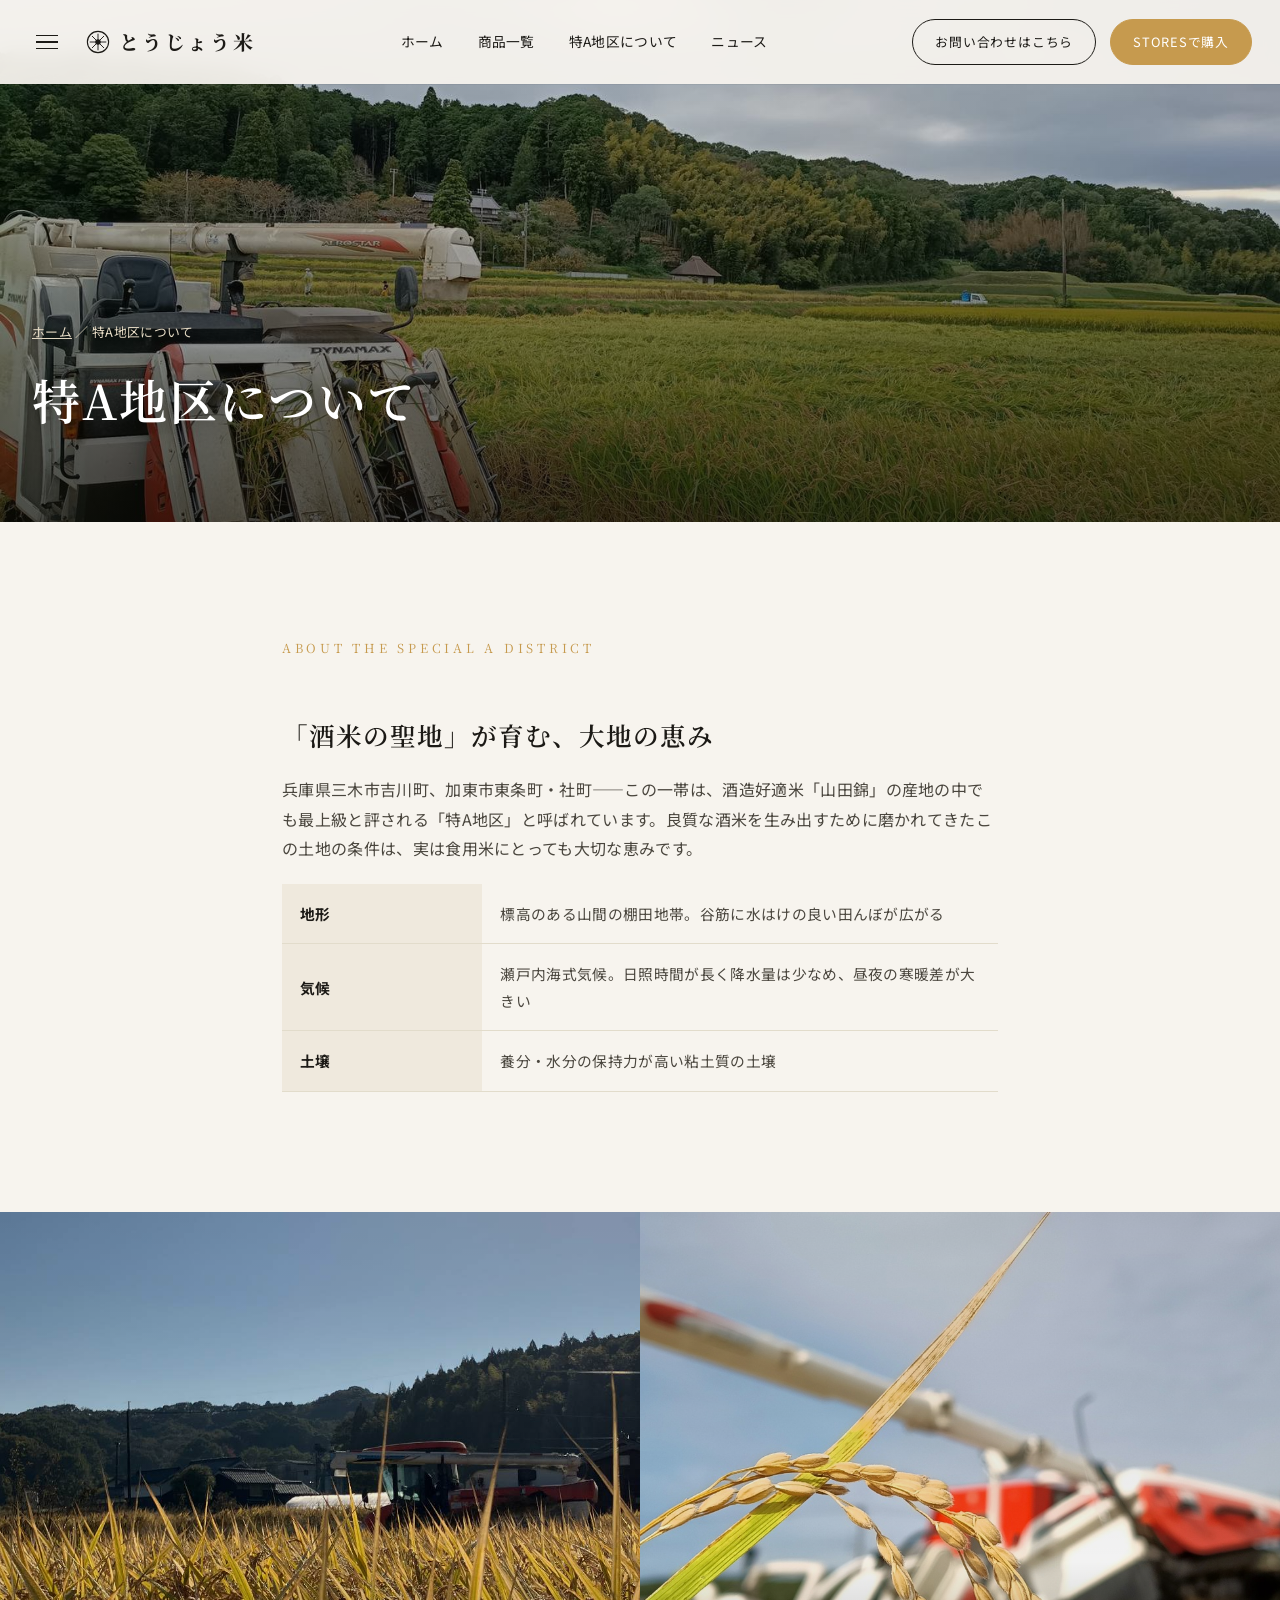
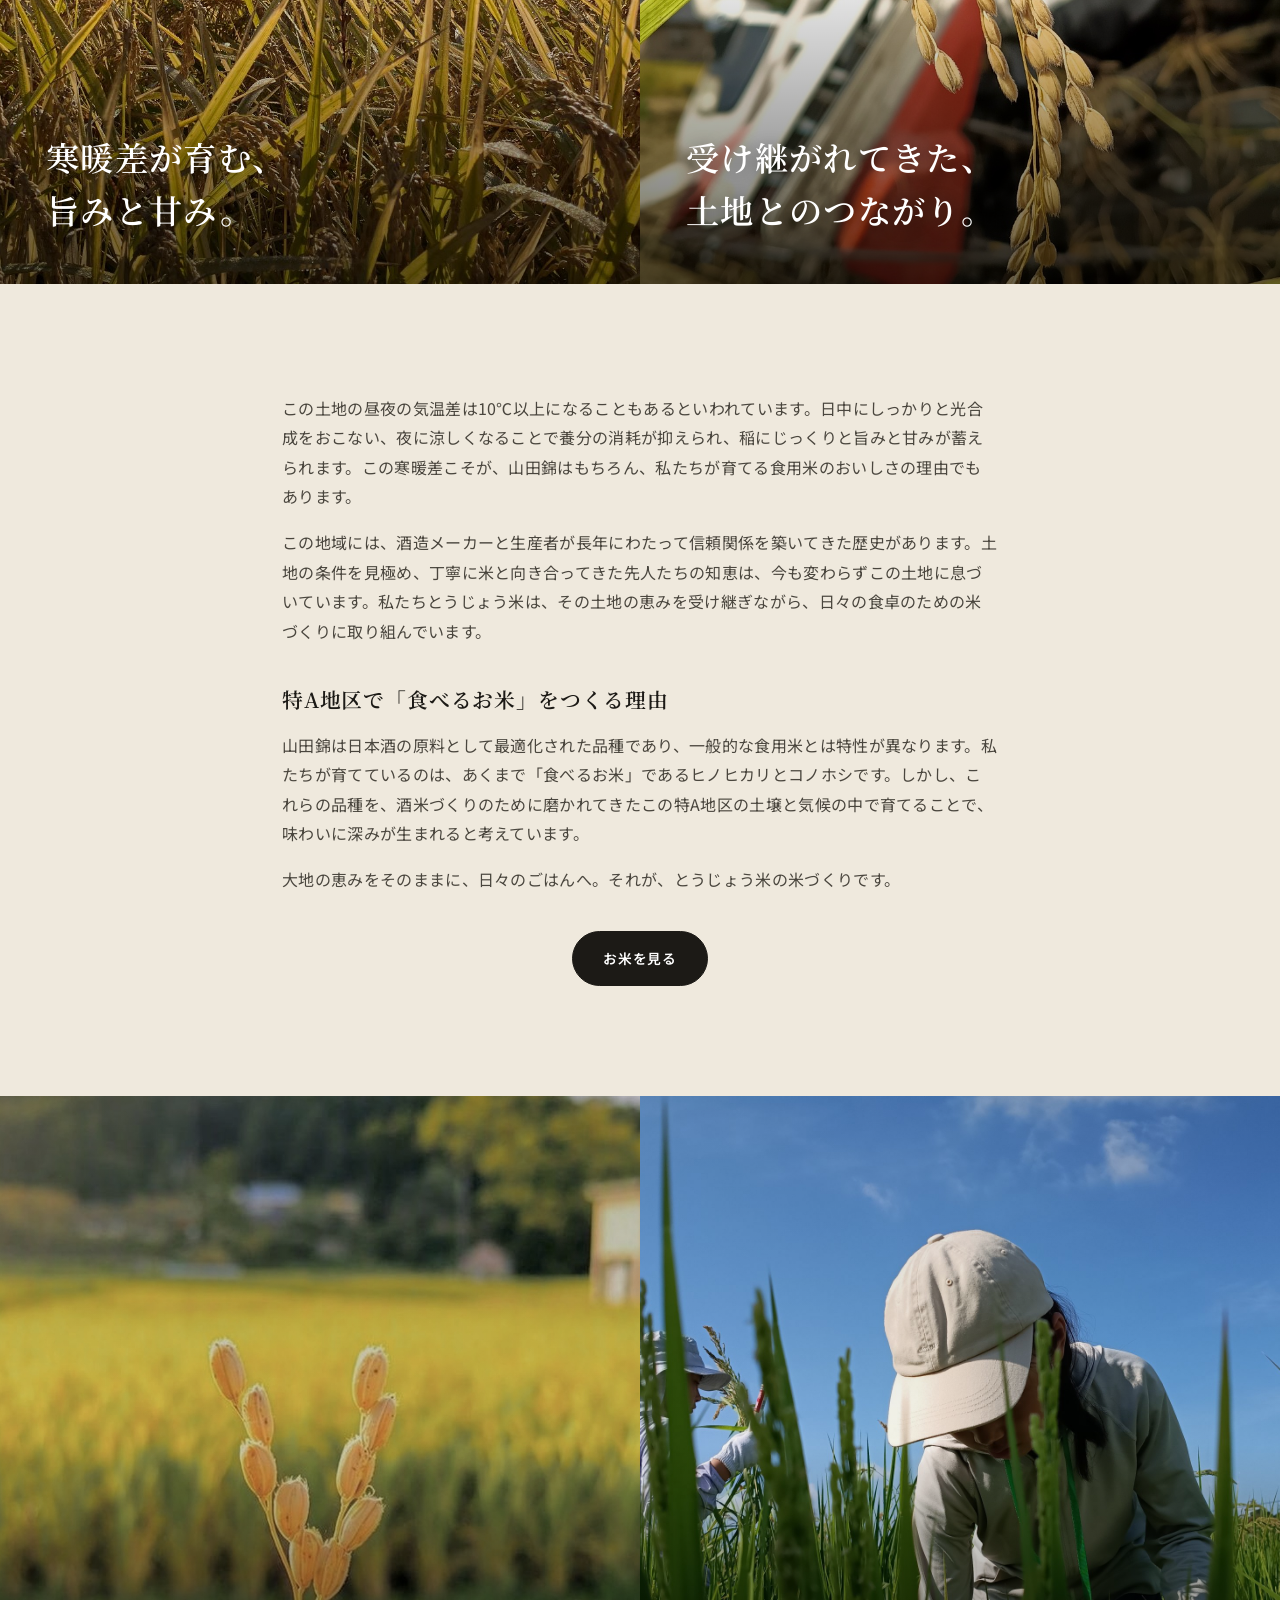
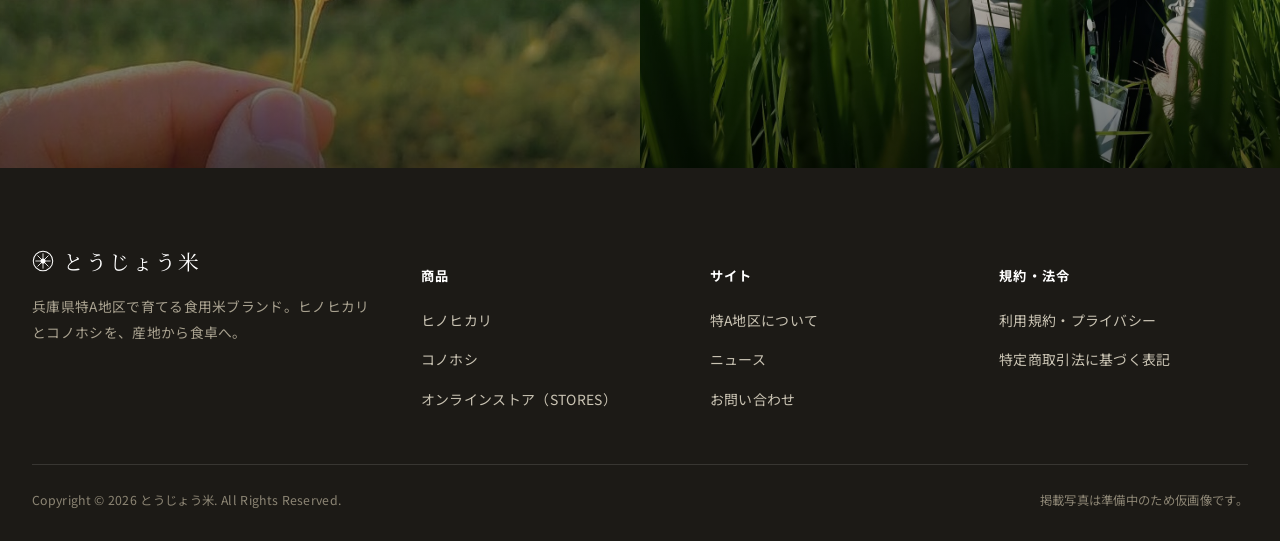
==== commit ecfe348a: "Add files via upload" ====
--- a/about.html
+++ b/about.html
@@ -3,7 +3,7 @@
 <head>
 <meta charset="UTF-8">
 <meta name="viewport" content="width=device-width, initial-scale=1.0">
-<title>特A地区について | 田結い -TAYUI-</title>
+<title>特A地区について | とうじょう米</title>
 <meta name="description" content="山田錦の最高峰の産地として知られる兵庫県「特A地区」について。土壌・気候・歴史と、私たちが食用米を育てる理由をご紹介します。">
 <link rel="preconnect" href="https://fonts.googleapis.com">
 <link href="https://fonts.googleapis.com/css2?family=Noto+Serif+JP:wght@500;600;700&family=Noto+Sans+JP:wght@400;500;700&display=swap" rel="stylesheet">
@@ -15,7 +15,7 @@
   <div class="site-header__inner">
     <div class="header-left">
       <button class="nav-toggle" id="navToggle" aria-label="メニュー"><span></span><span></span><span></span></button>
-      <a href="index.html" class="logo"><svg class="logo-mark" width="24" height="24" viewBox="0 0 26 26" fill="none" xmlns="http://www.w3.org/2000/svg"><circle cx="13" cy="13" r="11.5" stroke="currentColor" stroke-width="1.2"/><path d="M13 4V22M4 13H22M6.5 6.5L19.5 19.5M19.5 6.5L6.5 19.5" stroke="currentColor" stroke-width="1"/><circle cx="13" cy="13" r="3" fill="currentColor"/></svg><span>田結い</span></a>
+      <a href="index.html" class="logo"><svg class="logo-mark" width="24" height="24" viewBox="0 0 26 26" fill="none" xmlns="http://www.w3.org/2000/svg"><circle cx="13" cy="13" r="11.5" stroke="currentColor" stroke-width="1.2"/><path d="M13 4V22M4 13H22M6.5 6.5L19.5 19.5M19.5 6.5L6.5 19.5" stroke="currentColor" stroke-width="1"/><circle cx="13" cy="13" r="3" fill="currentColor"/></svg><span>とうじょう米</span></a>
     </div>
     <nav class="header-nav">
       <a href="index.html" class="navlink">ホーム</a>
@@ -32,7 +32,7 @@
 
 <div class="mobile-nav" id="mobileNav">
   <div class="mobile-nav__top">
-    <a href="index.html" class="logo" style="color:var(--color-ink);"><svg class="logo-mark" width="24" height="24" viewBox="0 0 26 26" fill="none" xmlns="http://www.w3.org/2000/svg"><circle cx="13" cy="13" r="11.5" stroke="currentColor" stroke-width="1.2"/><path d="M13 4V22M4 13H22M6.5 6.5L19.5 19.5M19.5 6.5L6.5 19.5" stroke="currentColor" stroke-width="1"/><circle cx="13" cy="13" r="3" fill="currentColor"/></svg><span>田結い</span></a>
+    <a href="index.html" class="logo" style="color:var(--color-ink);"><svg class="logo-mark" width="24" height="24" viewBox="0 0 26 26" fill="none" xmlns="http://www.w3.org/2000/svg"><circle cx="13" cy="13" r="11.5" stroke="currentColor" stroke-width="1.2"/><path d="M13 4V22M4 13H22M6.5 6.5L19.5 19.5M19.5 6.5L6.5 19.5" stroke="currentColor" stroke-width="1"/><circle cx="13" cy="13" r="3" fill="currentColor"/></svg><span>とうじょう米</span></a>
     <button class="mobile-nav__close" id="mobileNavClose" aria-label="閉じる">×</button>
   </div>
   <a href="index.html">ホーム</a>
@@ -78,10 +78,10 @@
 <section class="section section--soft">
   <div class="container container--narrow prose">
     <p>この土地の昼夜の気温差は10℃以上になることもあるといわれています。日中にしっかりと光合成をおこない、夜に涼しくなることで養分の消耗が抑えられ、稲にじっくりと旨みと甘みが蓄えられます。この寒暖差こそが、山田錦はもちろん、私たちが育てる食用米のおいしさの理由でもあります。</p>
-    <p>この地域には、酒造メーカーと生産者が長年にわたって信頼関係を築いてきた歴史があります。土地の条件を見極め、丁寧に米と向き合ってきた先人たちの知恵は、今も変わらずこの土地に息づいています。私たち田結いは、その土地の恵みを受け継ぎながら、日々の食卓のための米づくりに取り組んでいます。</p>
+    <p>この地域には、酒造メーカーと生産者が長年にわたって信頼関係を築いてきた歴史があります。土地の条件を見極め、丁寧に米と向き合ってきた先人たちの知恵は、今も変わらずこの土地に息づいています。私たちとうじょう米は、その土地の恵みを受け継ぎながら、日々の食卓のための米づくりに取り組んでいます。</p>
     <h2>特A地区で「食べるお米」をつくる理由</h2>
     <p>山田錦は日本酒の原料として最適化された品種であり、一般的な食用米とは特性が異なります。私たちが育てているのは、あくまで「食べるお米」であるヒノヒカリとコノホシです。しかし、これらの品種を、酒米づくりのために磨かれてきたこの特A地区の土壌と気候の中で育てることで、味わいに深みが生まれると考えています。</p>
-    <p>大地の恵みをそのままに、日々のごはんへ。それが、田結いの米づくりです。</p>
+    <p>大地の恵みをそのままに、日々のごはんへ。それが、とうじょう米の米づくりです。</p>
     <div style="text-align:center;margin-top:36px;">
       <a href="products.html" class="btn btn--dark">お米を見る</a>
     </div>
@@ -97,7 +97,7 @@
   <div class="container">
     <div class="footer-grid">
       <div>
-        <div class="footer-logo"><svg class="logo-mark" width="22" height="22" viewBox="0 0 26 26" fill="none" xmlns="http://www.w3.org/2000/svg"><circle cx="13" cy="13" r="11.5" stroke="currentColor" stroke-width="1.2"/><path d="M13 4V22M4 13H22M6.5 6.5L19.5 19.5M19.5 6.5L6.5 19.5" stroke="currentColor" stroke-width="1"/><circle cx="13" cy="13" r="3" fill="currentColor"/></svg><span>田結い -TAYUI-</span></div>
+        <div class="footer-logo"><svg class="logo-mark" width="22" height="22" viewBox="0 0 26 26" fill="none" xmlns="http://www.w3.org/2000/svg"><circle cx="13" cy="13" r="11.5" stroke="currentColor" stroke-width="1.2"/><path d="M13 4V22M4 13H22M6.5 6.5L19.5 19.5M19.5 6.5L6.5 19.5" stroke="currentColor" stroke-width="1"/><circle cx="13" cy="13" r="3" fill="currentColor"/></svg><span>とうじょう米</span></div>
         <p>兵庫県特A地区で育てる食用米ブランド。ヒノヒカリとコノホシを、産地から食卓へ。</p>
       </div>
       <div class="footer-col">
@@ -125,7 +125,7 @@
       </div>
     </div>
     <div class="footer-bottom">
-      <span>Copyright © 2026 田結い -TAYUI-. All Rights Reserved.</span>
+      <span>Copyright © 2026 とうじょう米. All Rights Reserved.</span>
       <span>掲載写真は準備中のため仮画像です。</span>
     </div>
   </div>
--- a/css/style.css
+++ b/css/style.css
@@ -90,8 +90,10 @@
   font-size: 1.25rem; font-weight: 700; color: #fff;
   letter-spacing: 0.14em;
   display: flex; align-items: center; gap: 9px;
+  white-space: nowrap;
   transition: color .4s var(--ease);
 }
+.logo span { white-space: nowrap; }
 .logo-mark { flex-shrink: 0; color: inherit; }
 .site-header.solid .logo { color: var(--color-ink); }
 
@@ -129,7 +131,16 @@
   position: fixed; inset: 0; z-index: 300;
   background: var(--color-cream);
   display: flex; flex-direction: column; padding: 28px;
-  transform: translateY(-100%); transition: transform .45s var(--ease);
+  transform: translateY(-100%);
+  transition: transform .45s var(--ease), visibility 0s .45s;
+  overflow-y: auto;
+  -webkit-overflow-scrolling: touch;
+  visibility: hidden;
+}
+.mobile-nav.open {
+  transform: translateY(0);
+  transition: transform .45s var(--ease), visibility 0s 0s;
+  visibility: visible;
 }
 .mobile-nav.open { transform: translateY(0); }
 .mobile-nav__top { display:flex; justify-content:space-between; align-items:center; margin-bottom:48px; }
@@ -389,6 +400,10 @@
 @media (max-width: 980px) {
   .header-nav { display: none; }
   .header-right .pill-btn:not(.pill-btn--store) { display: none; }
+  .site-header__inner { padding: 0 18px; gap: 12px; }
+  .header-left { gap: 12px; }
+  .logo { font-size: 1.12rem; letter-spacing: 0.08em; }
+  .pill-btn--store { padding: 9px 16px; font-size: 0.74rem; }
   .split-photo { grid-template-columns: 1fr; }
   .split-photo__cell { aspect-ratio: 16/10; }
   .product-block, .product-block.reverse { grid-template-columns: 1fr; }
@@ -415,3 +430,11 @@
   .hero-full__logo { font-size: 1.4rem; }
   .container { padding: 0 22px; }
 }
+@media (max-width: 400px) {
+  .site-header__inner { padding: 0 14px; gap: 8px; }
+  .header-left { gap: 8px; }
+  .nav-toggle { padding: 6px 4px; }
+  .logo { font-size: 1rem; gap: 6px; }
+  .logo .logo-mark { width: 20px; height: 20px; }
+  .pill-btn--store { padding: 8px 13px; font-size: 0.7rem; letter-spacing: 0.02em; }
+}
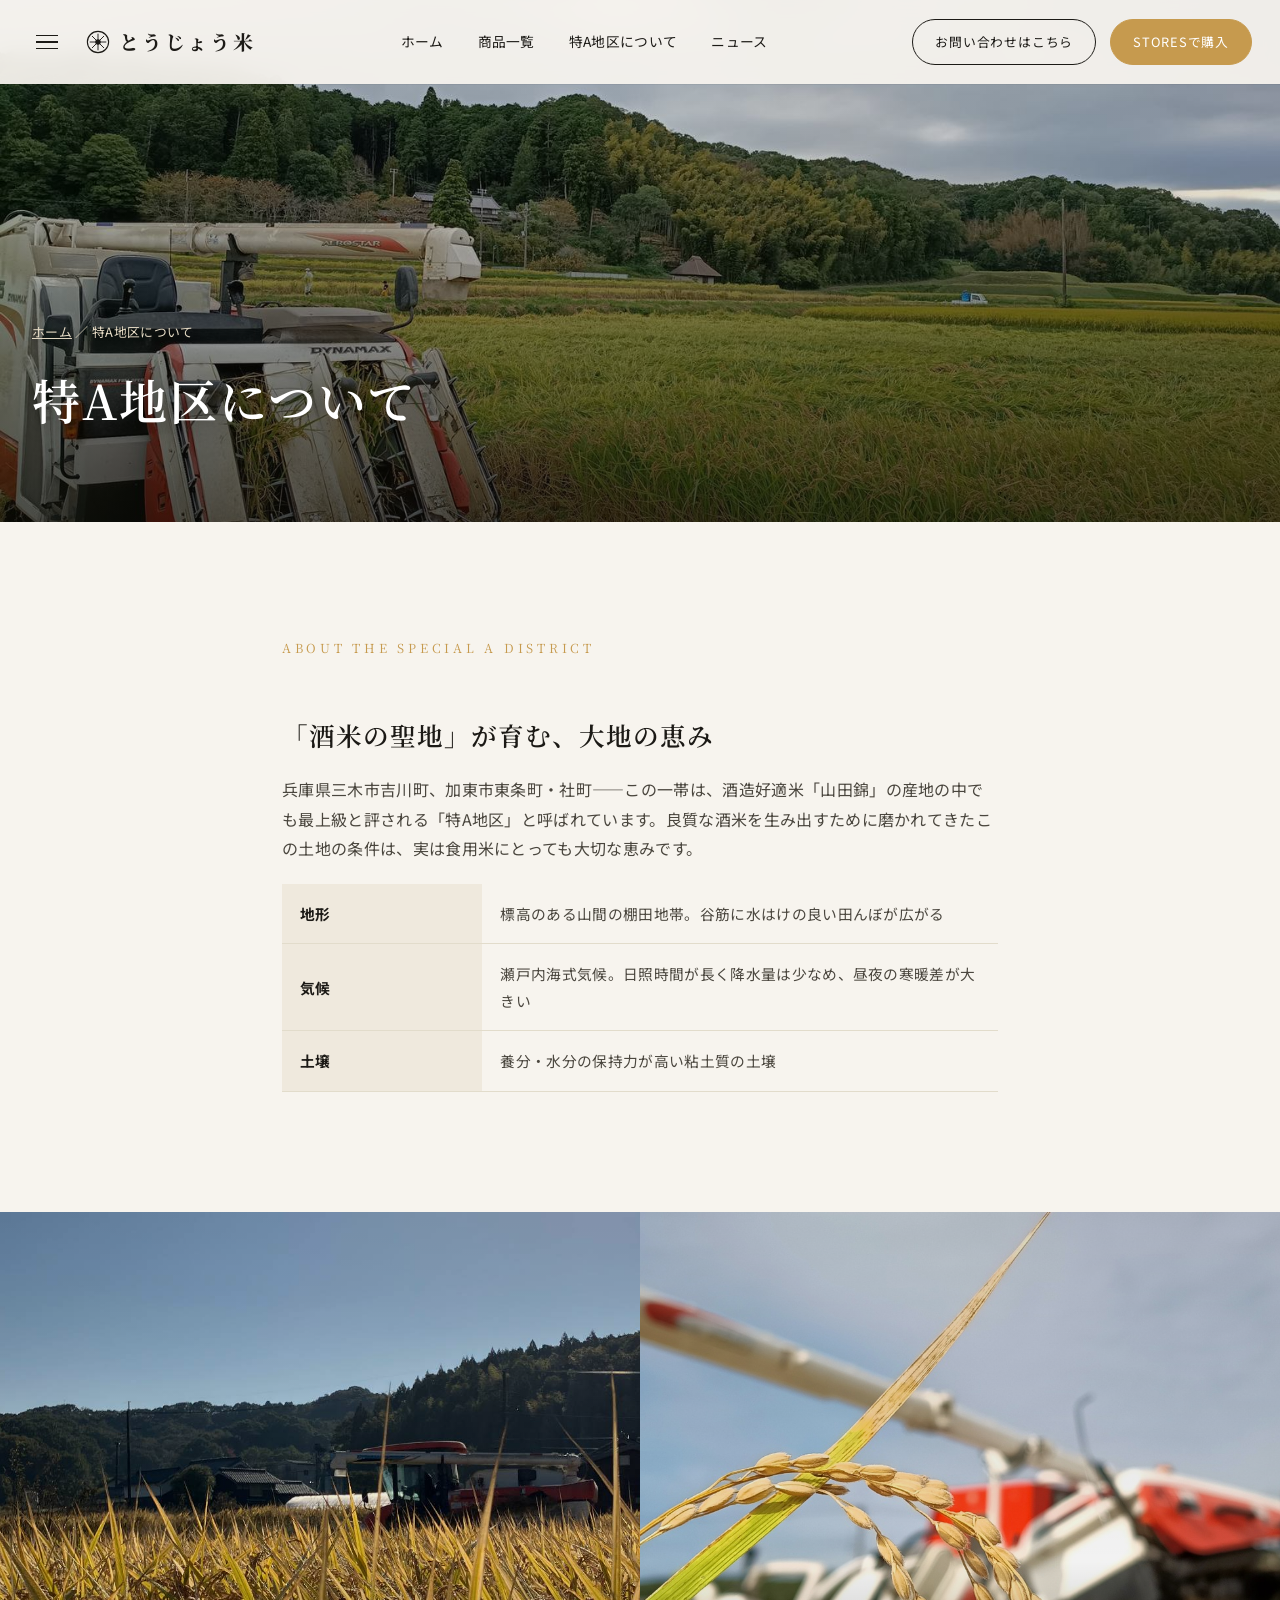
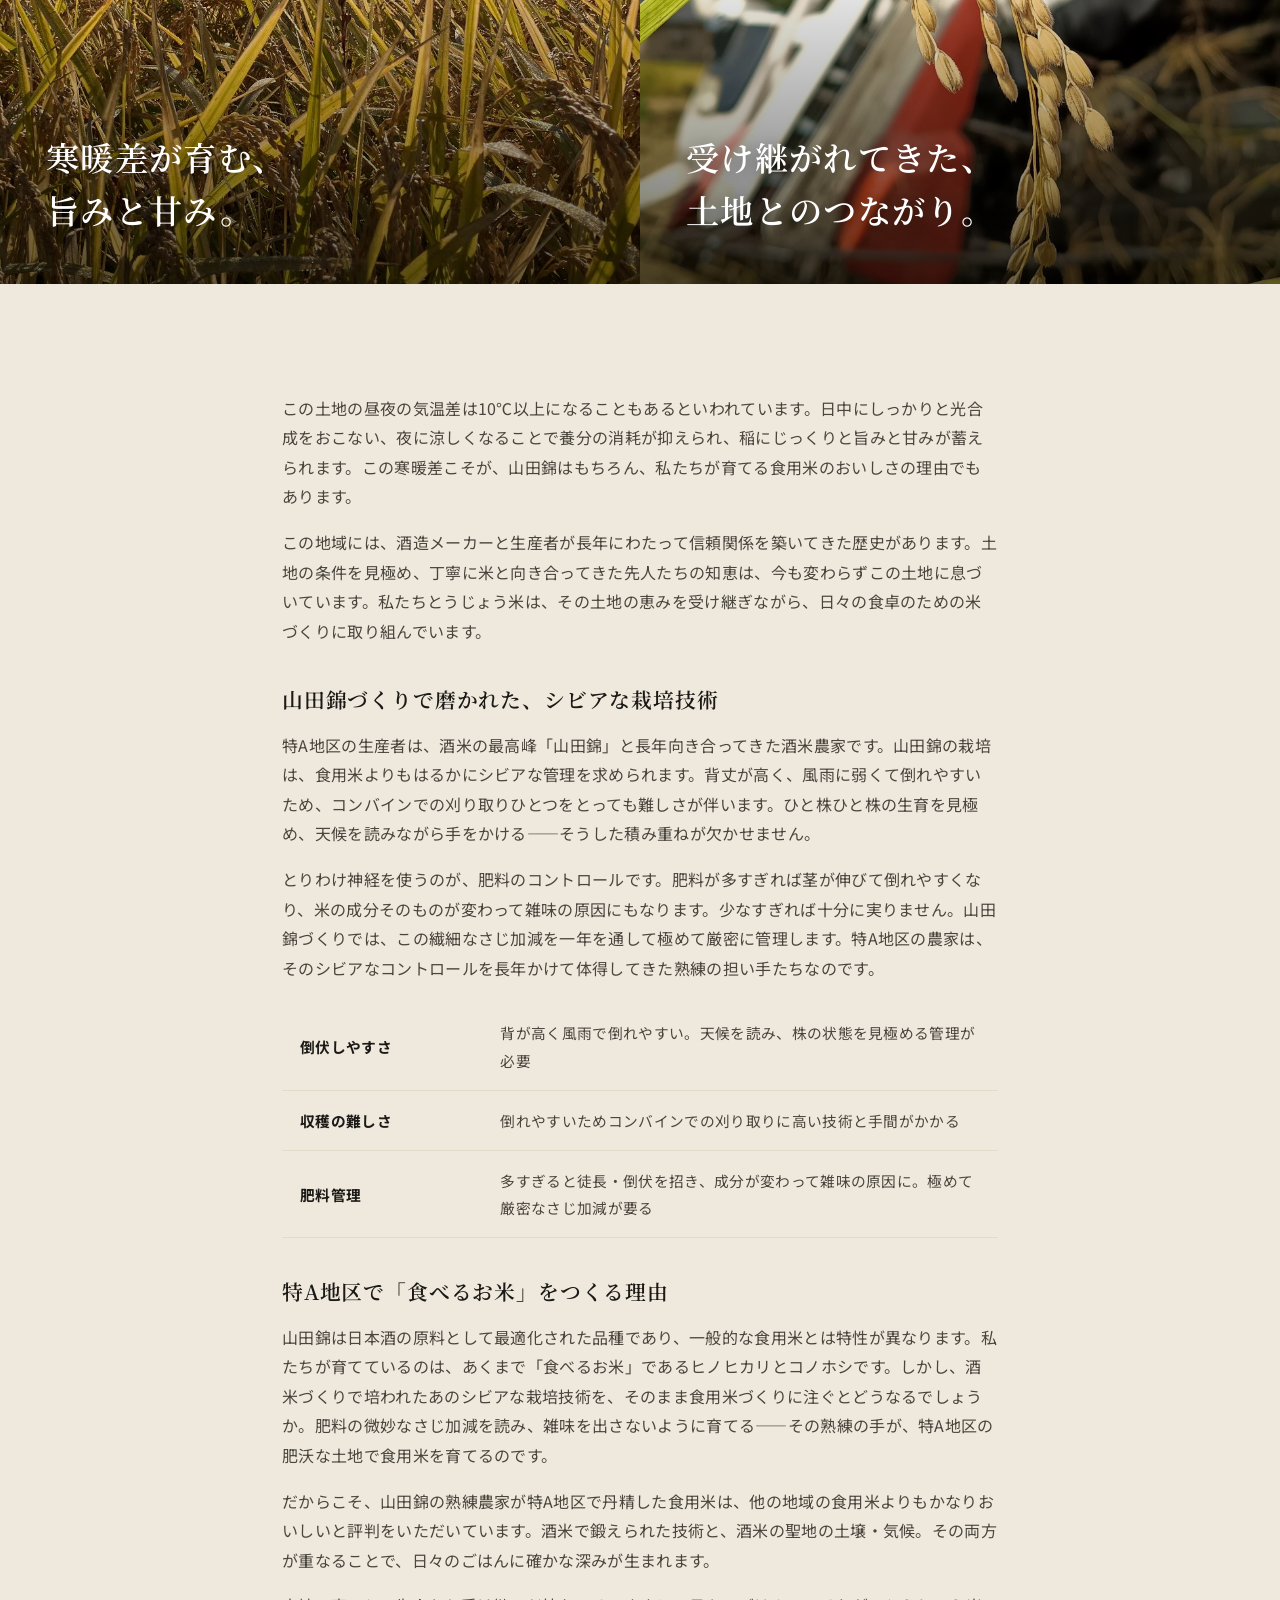
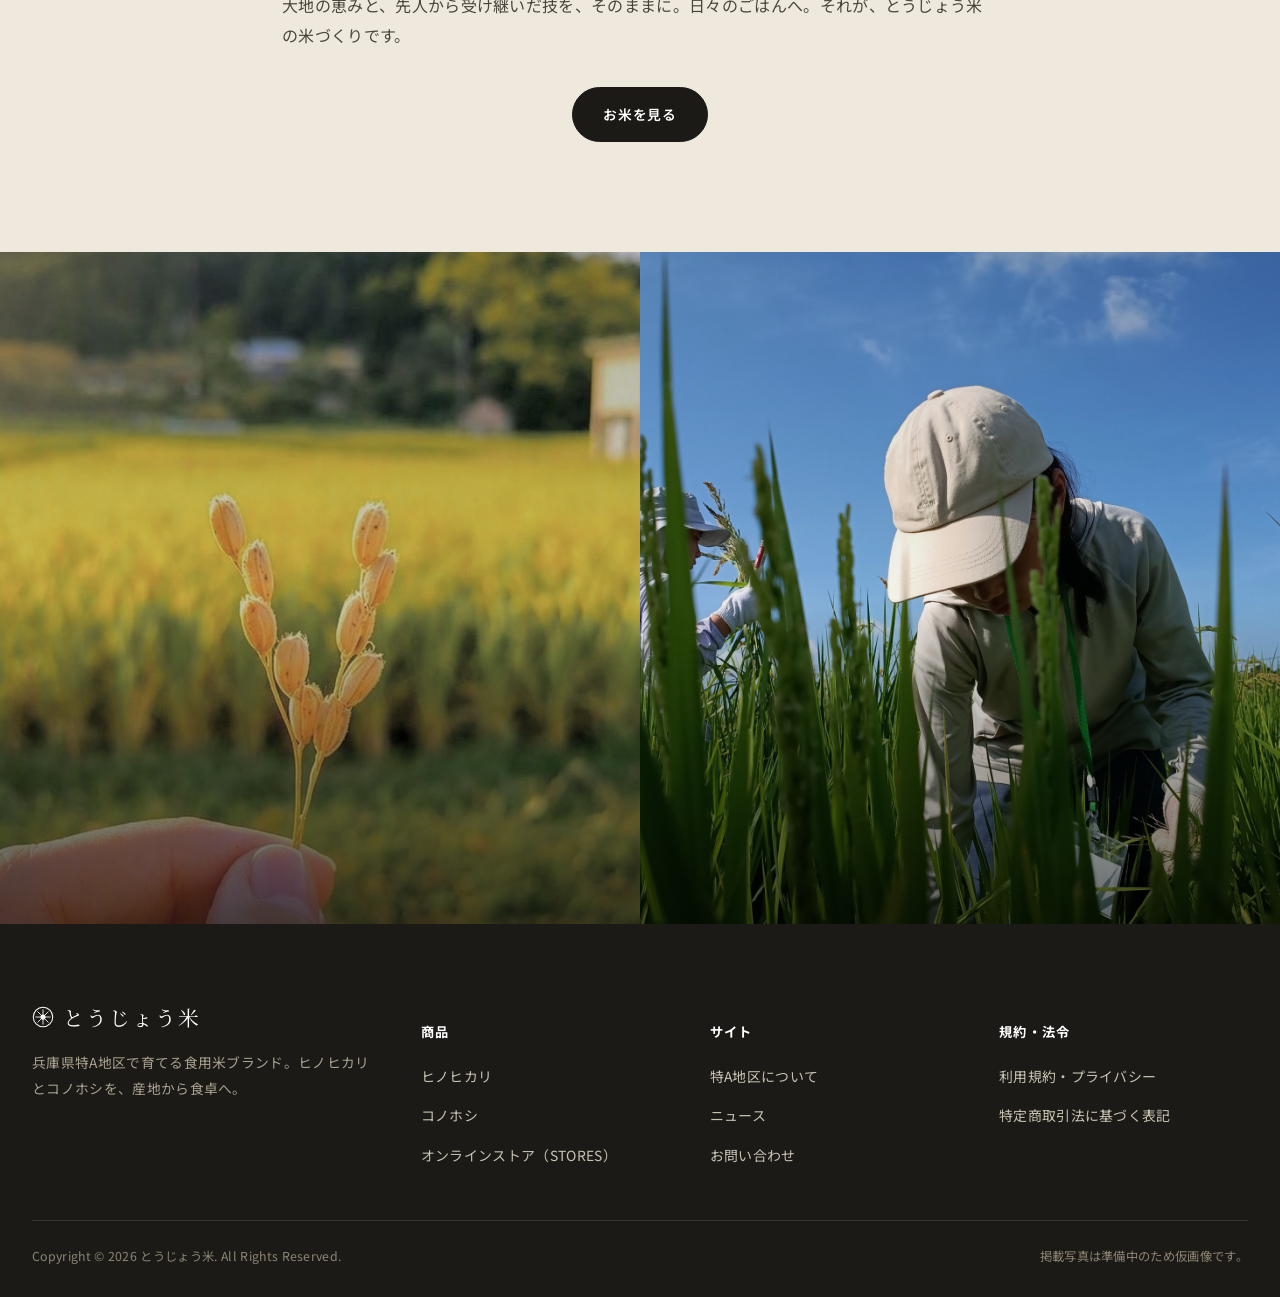
==== commit 76fb8d26: "Add files via upload" ====
--- a/about.html
+++ b/about.html
@@ -4,7 +4,7 @@
 <meta charset="UTF-8">
 <meta name="viewport" content="width=device-width, initial-scale=1.0">
 <title>特A地区について | とうじょう米</title>
-<meta name="description" content="山田錦の最高峰の産地として知られる兵庫県「特A地区」について。土壌・気候・歴史と、私たちが食用米を育てる理由をご紹介します。">
+<meta name="description" content="山田錦の最高峰の産地として知られる兵庫県「特A地区」について。酒米づくりで培われた熟練の技と土壌・気候・歴史、そして私たちが食用米を育てる理由をご紹介します。">
 <link rel="preconnect" href="https://fonts.googleapis.com">
 <link href="https://fonts.googleapis.com/css2?family=Noto+Serif+JP:wght@500;600;700&family=Noto+Sans+JP:wght@400;500;700&display=swap" rel="stylesheet">
 <link rel="stylesheet" href="css/style.css">
@@ -79,9 +79,20 @@
   <div class="container container--narrow prose">
     <p>この土地の昼夜の気温差は10℃以上になることもあるといわれています。日中にしっかりと光合成をおこない、夜に涼しくなることで養分の消耗が抑えられ、稲にじっくりと旨みと甘みが蓄えられます。この寒暖差こそが、山田錦はもちろん、私たちが育てる食用米のおいしさの理由でもあります。</p>
     <p>この地域には、酒造メーカーと生産者が長年にわたって信頼関係を築いてきた歴史があります。土地の条件を見極め、丁寧に米と向き合ってきた先人たちの知恵は、今も変わらずこの土地に息づいています。私たちとうじょう米は、その土地の恵みを受け継ぎながら、日々の食卓のための米づくりに取り組んでいます。</p>
+
+    <h2>山田錦づくりで磨かれた、シビアな栽培技術</h2>
+    <p>特A地区の生産者は、酒米の最高峰「山田錦」と長年向き合ってきた酒米農家です。山田錦の栽培は、食用米よりもはるかにシビアな管理を求められます。背丈が高く、風雨に弱くて倒れやすいため、コンバインでの刈り取りひとつをとっても難しさが伴います。ひと株ひと株の生育を見極め、天候を読みながら手をかける――そうした積み重ねが欠かせません。</p>
+    <p>とりわけ神経を使うのが、肥料のコントロールです。肥料が多すぎれば茎が伸びて倒れやすくなり、米の成分そのものが変わって雑味の原因にもなります。少なすぎれば十分に実りません。山田錦づくりでは、この繊細なさじ加減を一年を通して極めて厳密に管理します。特A地区の農家は、そのシビアなコントロールを長年かけて体得してきた熟練の担い手たちなのです。</p>
+    <table class="spec-table">
+      <tr><th>倒伏しやすさ</th><td>背が高く風雨で倒れやすい。天候を読み、株の状態を見極める管理が必要</td></tr>
+      <tr><th>収穫の難しさ</th><td>倒れやすいためコンバインでの刈り取りに高い技術と手間がかかる</td></tr>
+      <tr><th>肥料管理</th><td>多すぎると徒長・倒伏を招き、成分が変わって雑味の原因に。極めて厳密なさじ加減が要る</td></tr>
+    </table>
+
     <h2>特A地区で「食べるお米」をつくる理由</h2>
-    <p>山田錦は日本酒の原料として最適化された品種であり、一般的な食用米とは特性が異なります。私たちが育てているのは、あくまで「食べるお米」であるヒノヒカリとコノホシです。しかし、これらの品種を、酒米づくりのために磨かれてきたこの特A地区の土壌と気候の中で育てることで、味わいに深みが生まれると考えています。</p>
-    <p>大地の恵みをそのままに、日々のごはんへ。それが、とうじょう米の米づくりです。</p>
+    <p>山田錦は日本酒の原料として最適化された品種であり、一般的な食用米とは特性が異なります。私たちが育てているのは、あくまで「食べるお米」であるヒノヒカリとコノホシです。しかし、酒米づくりで培われたあのシビアな栽培技術を、そのまま食用米づくりに注ぐとどうなるでしょうか。肥料の微妙なさじ加減を読み、雑味を出さないように育てる――その熟練の手が、特A地区の肥沃な土地で食用米を育てるのです。</p>
+    <p>だからこそ、山田錦の熟練農家が特A地区で丹精した食用米は、他の地域の食用米よりもかなりおいしいと評判をいただいています。酒米で鍛えられた技術と、酒米の聖地の土壌・気候。その両方が重なることで、日々のごはんに確かな深みが生まれます。</p>
+    <p>大地の恵みと、先人から受け継いだ技を、そのままに。日々のごはんへ。それが、とうじょう米の米づくりです。</p>
     <div style="text-align:center;margin-top:36px;">
       <a href="products.html" class="btn btn--dark">お米を見る</a>
     </div>
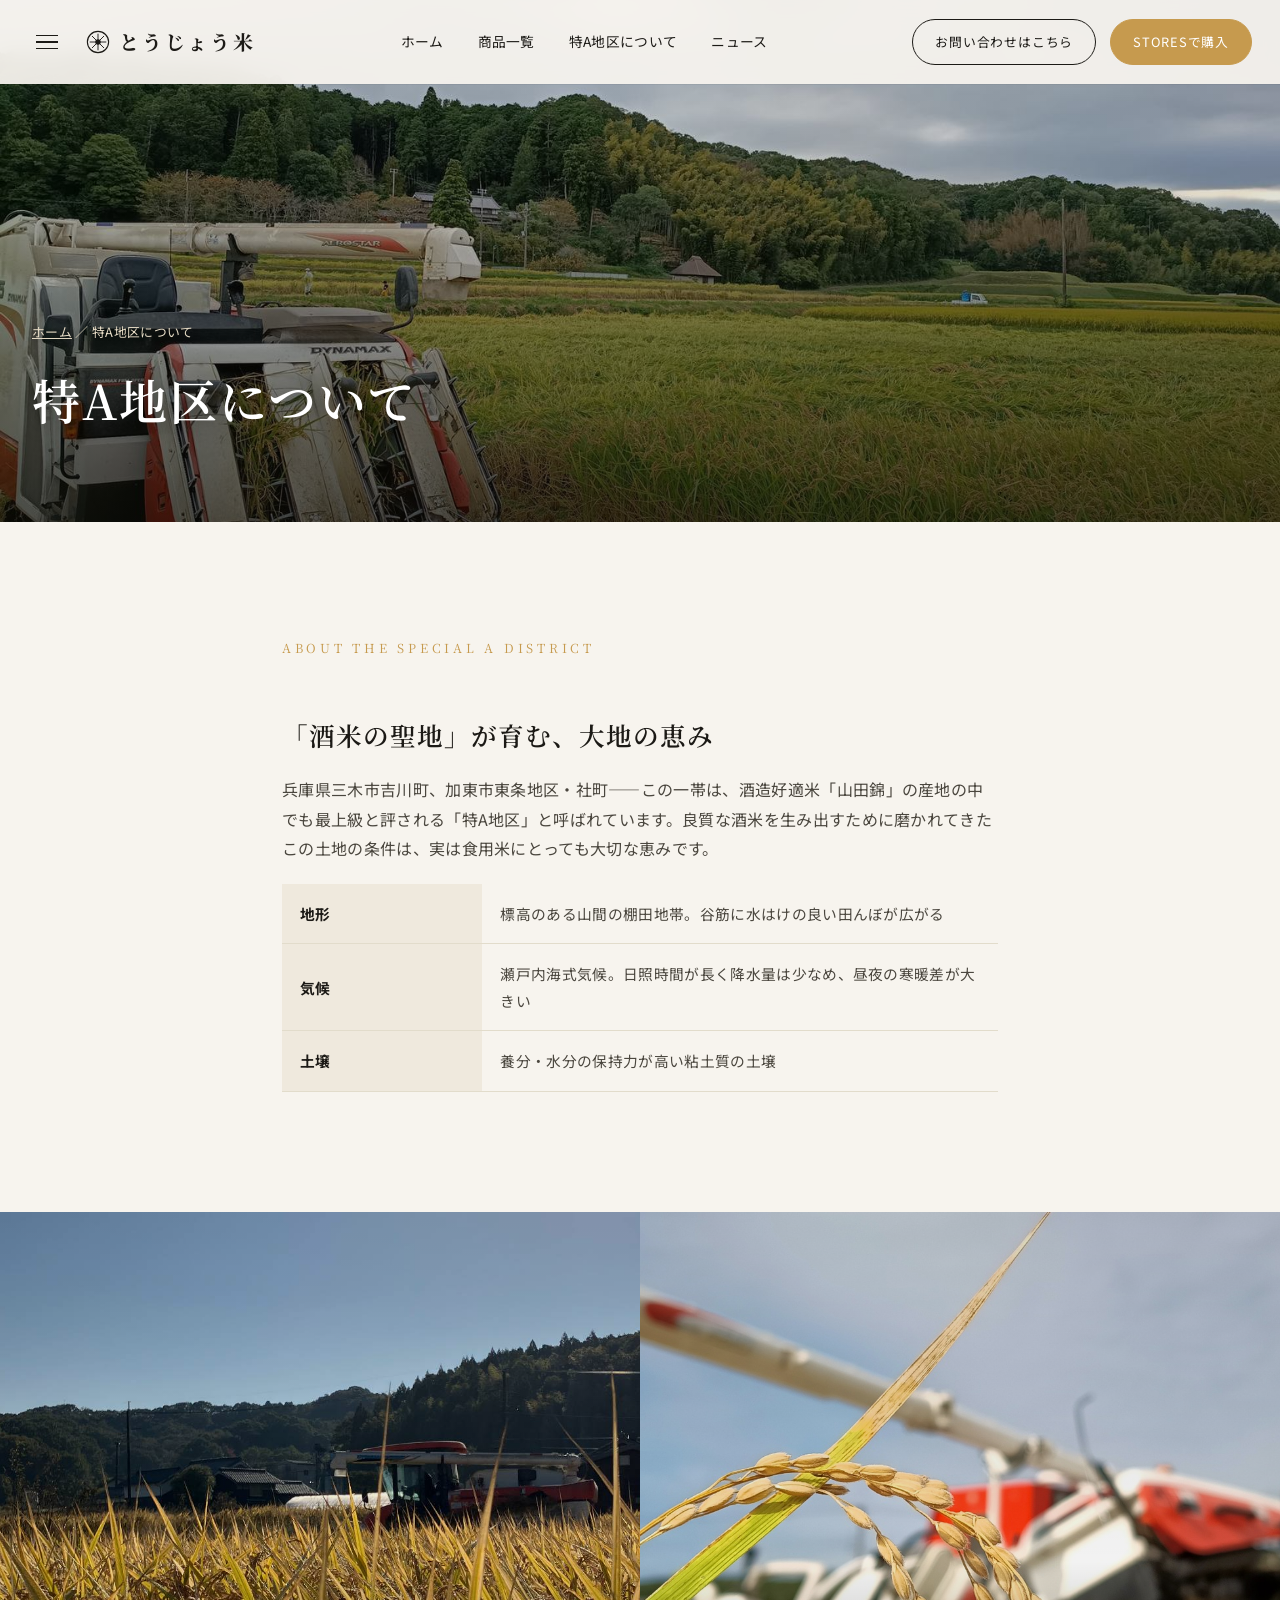
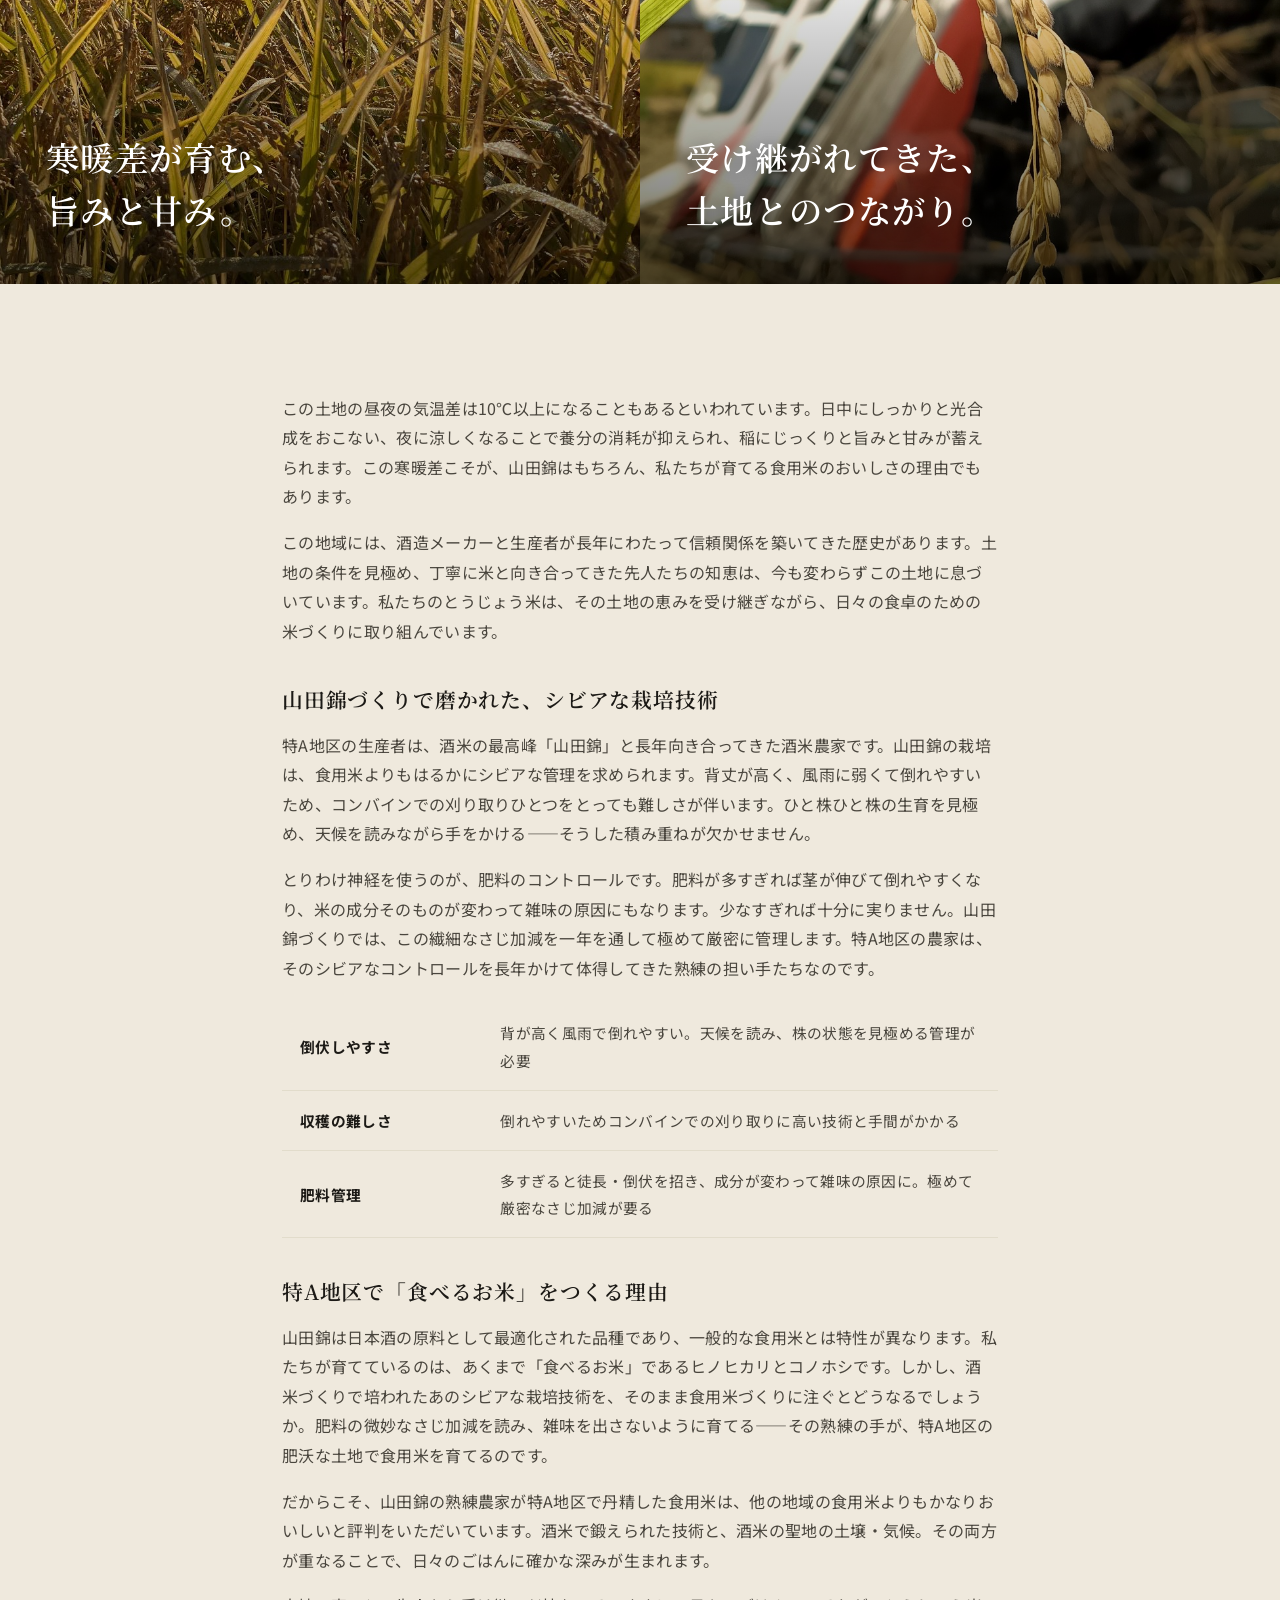
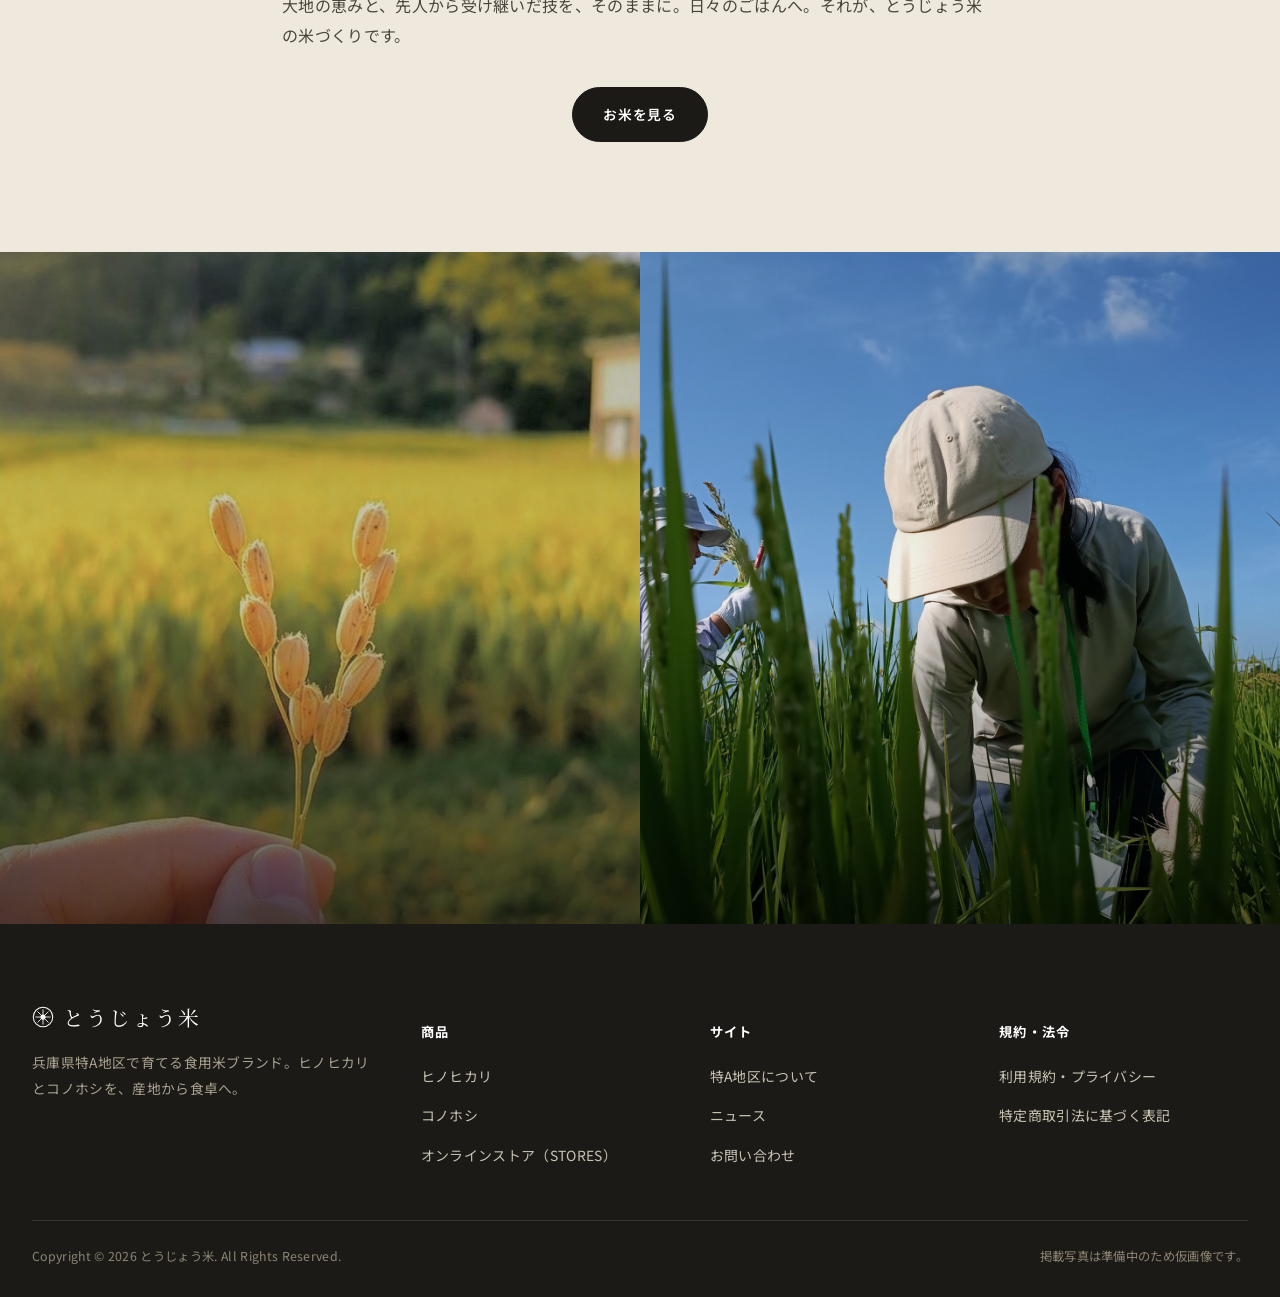
==== commit 55847a01: "Update about.html" ====
--- a/about.html
+++ b/about.html
@@ -55,7 +55,7 @@
   <div class="container container--narrow prose">
     <span class="eyebrow">About the special A district</span>
     <h2 style="font-size:1.6rem;color:var(--color-ink);">「酒米の聖地」が育む、大地の恵み</h2>
-    <p>兵庫県三木市吉川町、加東市東条町・社町――この一帯は、酒造好適米「山田錦」の産地の中でも最上級と評される「特A地区」と呼ばれています。良質な酒米を生み出すために磨かれてきたこの土地の条件は、実は食用米にとっても大切な恵みです。</p>
+    <p>兵庫県三木市吉川町、加東市東条地区・社町――この一帯は、酒造好適米「山田錦」の産地の中でも最上級と評される「特A地区」と呼ばれています。良質な酒米を生み出すために磨かれてきたこの土地の条件は、実は食用米にとっても大切な恵みです。</p>
     <table class="spec-table">
       <tr><th>地形</th><td>標高のある山間の棚田地帯。谷筋に水はけの良い田んぼが広がる</td></tr>
       <tr><th>気候</th><td>瀬戸内海式気候。日照時間が長く降水量は少なめ、昼夜の寒暖差が大きい</td></tr>
@@ -78,7 +78,7 @@
 <section class="section section--soft">
   <div class="container container--narrow prose">
     <p>この土地の昼夜の気温差は10℃以上になることもあるといわれています。日中にしっかりと光合成をおこない、夜に涼しくなることで養分の消耗が抑えられ、稲にじっくりと旨みと甘みが蓄えられます。この寒暖差こそが、山田錦はもちろん、私たちが育てる食用米のおいしさの理由でもあります。</p>
-    <p>この地域には、酒造メーカーと生産者が長年にわたって信頼関係を築いてきた歴史があります。土地の条件を見極め、丁寧に米と向き合ってきた先人たちの知恵は、今も変わらずこの土地に息づいています。私たちとうじょう米は、その土地の恵みを受け継ぎながら、日々の食卓のための米づくりに取り組んでいます。</p>
+    <p>この地域には、酒造メーカーと生産者が長年にわたって信頼関係を築いてきた歴史があります。土地の条件を見極め、丁寧に米と向き合ってきた先人たちの知恵は、今も変わらずこの土地に息づいています。私たちのとうじょう米は、その土地の恵みを受け継ぎながら、日々の食卓のための米づくりに取り組んでいます。</p>
 
     <h2>山田錦づくりで磨かれた、シビアな栽培技術</h2>
     <p>特A地区の生産者は、酒米の最高峰「山田錦」と長年向き合ってきた酒米農家です。山田錦の栽培は、食用米よりもはるかにシビアな管理を求められます。背丈が高く、風雨に弱くて倒れやすいため、コンバインでの刈り取りひとつをとっても難しさが伴います。ひと株ひと株の生育を見極め、天候を読みながら手をかける――そうした積み重ねが欠かせません。</p>
